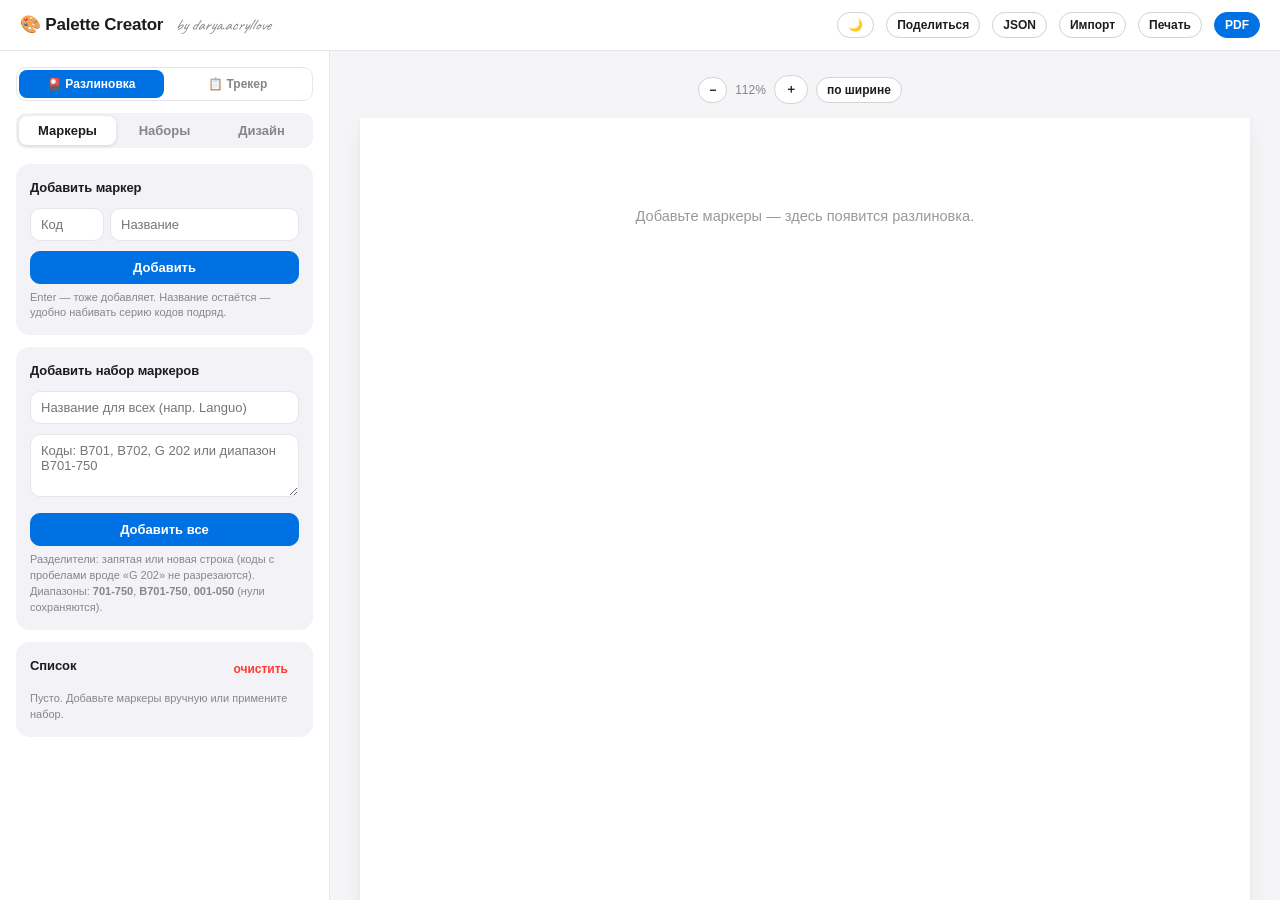
==== index.html @ 3c1dfa6f "Add files via upload" ====
<!doctype html>
<html lang="ru">
<head>
<meta charset="utf-8">
<meta name="viewport" content="width=device-width, initial-scale=1">
<title>Palette Creator by darya.acryllove</title>
<meta name="description" content="Palette Creator — конструктор разлиновки для выкраски акриловых маркеров: ленточки, наборы, печать и обмен палитрами.">
<meta property="og:title" content="Palette Creator by darya.acryllove">
<meta property="og:description" content="Конструктор разлиновки для выкраски акриловых маркеров">
<link rel="icon" href="data:image/svg+xml,<svg xmlns=%22http://www.w3.org/2000/svg%22 viewBox=%220 0 100 100%22><text y=%22.9em%22 font-size=%2290%22>🎨</text></svg>">
<link rel="preconnect" href="https://fonts.googleapis.com">
<link rel="preconnect" href="https://fonts.gstatic.com" crossorigin>
<link rel="stylesheet" href="https://fonts.googleapis.com/css2?family=Amatic+SC:wght@400;700&family=Bad+Script&family=Caveat:wght@400;700&family=Comfortaa:wght@400;700&family=Cormorant:wght@400;700&family=Dancing+Script:wght@400;700&family=Great+Vibes&family=Inter:wght@400;700&family=Jost:wght@400;700&family=Lora:wght@400;700&family=Manrope:wght@400;700&family=Marck+Script&family=Montserrat:wght@400;500;700&family=Neucha&family=Nunito:wght@400;700&family=Pacifico&family=Playfair+Display:wght@400;700&family=Rubik:wght@400;700&family=Unbounded:wght@400;700&display=swap">
<style id="pageStyle">@page{size:A4 portrait;margin:0}</style>
<style>
  :root{
    --bg:#f5f5f7; --panel:#ffffff; --panel2:#f2f2f7; --line:#e5e5ea; --line2:#d2d2d7;
    --text:#1d1d1f; --muted:#86868b; --accent:#0071e3; --accent-h:#0077ed;
    --danger:#ff3b30; --radius:14px;
    --shadow:0 1px 3px rgba(0,0,0,.06), 0 8px 24px rgba(0,0,0,.05);
  }
  body[data-theme=dark]{
    --bg:#161617; --panel:#1d1d1f; --panel2:#2c2c2e; --line:#3a3a3c; --line2:#48484a;
    --text:#f5f5f7; --muted:#98989d; --accent:#0a84ff; --accent-h:#3395ff;
    --danger:#ff453a;
    --shadow:0 1px 3px rgba(0,0,0,.4), 0 8px 24px rgba(0,0,0,.35);
  }
  *{box-sizing:border-box}
  html,body{margin:0;height:100%}
  body{
    background:var(--bg);color:var(--text);
    font:14px/1.5 -apple-system,BlinkMacSystemFont,"SF Pro Text","Segoe UI",Roboto,Helvetica,Arial,sans-serif;
    display:flex;flex-direction:column;height:100vh;overflow:hidden;
    -webkit-font-smoothing:antialiased;
  }
  header{
    display:flex;align-items:center;gap:12px;padding:12px 20px;
    background:var(--panel);border-bottom:1px solid var(--line);flex:0 0 auto;
  }
  header h1{font-size:17px;margin:0;font-weight:700;letter-spacing:-.2px}
  header .byline{
    color:var(--muted);font-size:12px;text-decoration:none;font-style:italic;
    font-family:Caveat,cursive;font-size:16px;transition:color .2s;
  }
  header .byline:hover{color:var(--accent)}
  header .spacer{flex:1}
  .layout{flex:1;display:flex;min-height:0}
  .sidebar{
    width:330px;flex:0 0 330px;background:var(--panel);border-right:1px solid var(--line);
    overflow-y:auto;padding:16px;
  }
  .main{flex:1;overflow:auto;background:var(--bg);padding:24px;display:flex;justify-content:center;align-items:flex-start}

  /* segmented tabs */
  .tabs{display:flex;background:var(--panel2);border-radius:10px;padding:3px;margin-bottom:16px}
  .tabs button{
    flex:1;padding:7px 4px;border:none;background:transparent;border-radius:8px;
    color:var(--muted);cursor:pointer;font-size:13px;font-weight:600;transition:.15s;
  }
  .tabs button.active{background:var(--panel);color:var(--text);box-shadow:0 1px 4px rgba(0,0,0,.12)}
  body[data-theme=dark] .tabs button.active{background:#48484a}

  .card{background:var(--panel2);border-radius:var(--radius);padding:14px;margin-bottom:12px}
  .card h3{margin:0 0 10px;font-size:13px;font-weight:700;letter-spacing:-.1px}
  .field{margin-bottom:10px}
  .field:last-child{margin-bottom:0}
  .field label{display:block;font-size:12px;color:var(--muted);margin-bottom:4px}
  .row{display:flex;gap:8px}
  .row>*{flex:1}
  input,select,textarea,button{font-family:inherit;font-size:13px}
  input[type=text],input[type=number],select,textarea{
    width:100%;padding:8px 10px;background:var(--panel);border:1px solid var(--line);
    color:var(--text);border-radius:10px;outline:none;appearance:none;-webkit-appearance:none;
  }
  select{background-image:url('data:image/svg+xml;utf8,<svg xmlns="http://www.w3.org/2000/svg" width="10" height="6" viewBox="0 0 10 6"><path d="M1 1l4 4 4-4" stroke="%2386868b" stroke-width="1.6" fill="none" stroke-linecap="round"/></svg>');background-repeat:no-repeat;background-position:right 10px center;padding-right:26px}
  input:focus,select:focus,textarea:focus{border-color:var(--accent);box-shadow:0 0 0 3px color-mix(in srgb,var(--accent) 20%,transparent)}
  input[type=color]{width:100%;height:34px;padding:2px;background:var(--panel);border:1px solid var(--line);border-radius:10px}
  /* Apple-style sliders */
  input[type=range]{
    -webkit-appearance:none;appearance:none;width:100%;height:22px;
    background:transparent;margin:0;--fill:50%;
  }
  input[type=range]::-webkit-slider-runnable-track{
    height:4px;border-radius:2px;
    background:linear-gradient(to right,var(--accent) var(--fill),var(--line2) var(--fill));
  }
  input[type=range]::-webkit-slider-thumb{
    -webkit-appearance:none;appearance:none;width:18px;height:18px;border-radius:50%;
    background:#fff;margin-top:-7px;cursor:pointer;
    box-shadow:0 0 1px rgba(0,0,0,.15), 0 1px 4px rgba(0,0,0,.3);
    border:none;
  }
  input[type=range]::-moz-range-track{height:4px;border-radius:2px;background:var(--line2)}
  input[type=range]::-moz-range-progress{height:4px;border-radius:2px;background:var(--accent)}
  input[type=range]::-moz-range-thumb{
    width:18px;height:18px;border-radius:50%;background:#fff;border:none;cursor:pointer;
    box-shadow:0 0 1px rgba(0,0,0,.15), 0 1px 4px rgba(0,0,0,.3);
  }
  .btn{
    display:inline-flex;align-items:center;justify-content:center;gap:6px;
    padding:8px 14px;border-radius:999px;border:1px solid var(--line2);
    background:var(--panel);color:var(--text);cursor:pointer;font-weight:600;transition:.15s;
  }
  .btn:hover{border-color:var(--accent);color:var(--accent)}
  .btn.primary{background:var(--accent);border-color:var(--accent);color:#fff}
  .btn.primary:hover{background:var(--accent-h);color:#fff}
  .btn.danger{color:var(--danger);border-color:transparent;background:transparent;padding:6px}
  .btn.ghost{background:transparent}
  .btn.small{padding:5px 10px;font-size:12px}
  .btn.wide{width:100%;border-radius:10px}
  .rangeval{font-size:12px;color:var(--muted);float:right}
  .toggle{display:flex;align-items:center;gap:8px;margin-bottom:8px;cursor:pointer;user-select:none;font-size:13px}
  .toggle input{width:16px;height:16px;accent-color:var(--accent)}

  /* B / I chips */
  .chips{display:flex;gap:6px}
  .chip{
    width:34px;height:30px;border-radius:8px;border:1px solid var(--line);
    background:var(--panel);color:var(--muted);cursor:pointer;font-weight:700;
  }
  .chip.i{font-style:italic;font-weight:400;font-family:Georgia,serif}
  .chip.on{background:var(--accent);border-color:var(--accent);color:#fff}

  /* marker list */
  .mk-add{display:flex;gap:6px;margin-bottom:10px}
  .mk-add input{flex:1;min-width:60px}
  .mk-add input.code{flex:0 0 74px}
  .mk-add input.color{flex:0 0 40px;padding:2px}
  .mklist{display:flex;flex-direction:column;gap:6px}
  .mkitem{display:flex;align-items:center;gap:8px;padding:7px 10px;background:var(--panel2);border-radius:10px}
  .mkitem .sw{width:20px;height:20px;border-radius:50%;flex:0 0 auto;border:1px solid rgba(0,0,0,.12)}
  .mkitem .code{font-weight:600;font-size:12px;min-width:52px;cursor:text;border-radius:6px;padding:2px 4px}
  .mkitem .name{color:var(--muted);font-size:12px;flex:1;overflow:hidden;text-overflow:ellipsis;white-space:nowrap;cursor:text;border-radius:6px;padding:2px 4px}
  .mkitem .code:hover,.mkitem .name:hover{background:var(--panel);box-shadow:inset 0 0 0 1px var(--line)}
  .mkitem input.edit{padding:2px 6px;font-size:12px;border-radius:6px;width:100%;min-width:40px}
  .cell .c-code,.cell .c-name{cursor:text}
  .cell .c-code:hover,.cell .c-name:hover{outline:1.5px dashed var(--accent);outline-offset:2px;border-radius:3px}
  .cell [contenteditable=true]{outline:1.5px solid var(--accent);outline-offset:2px;border-radius:3px;min-width:10px}
  .mkitem .grip{cursor:grab;color:var(--muted);opacity:.5}
  .mkitem.drag{opacity:.4}
  .count{color:var(--muted);font-size:12px;font-weight:400;margin-left:4px}

  /* sets */
  .setitem{padding:12px;background:var(--panel2);border-radius:var(--radius);margin-bottom:8px}
  .setitem .top{display:flex;align-items:center;gap:8px}
  .setitem .nm{font-weight:600;flex:1}
  .setitem .meta{color:var(--muted);font-size:11px;margin-top:2px}
  .setitem .acts{display:flex;gap:6px;margin-top:10px}

  .hint{color:var(--muted);font-size:11px;margin-top:6px;line-height:1.45}

  /* preview sheet */
  .sheet{background:#fff;color:#111;box-shadow:var(--shadow);border-radius:2px;margin:0 auto}
  .sheet+.sheet{margin-top:28px}
  .sheet-wrap{transform-origin:top center}
  .grid{display:grid;align-content:start;justify-content:start}
  .cell{display:flex;align-items:center;gap:8px;padding:6px 10px;overflow:hidden}
  .cell .spots{display:flex;gap:6px;align-items:center;flex:0 0 auto}
  .cell .txt{flex:1;min-width:0}
  .cell .c-name{color:#777}
  .cell .ring{flex:0 0 auto}
  .sheet-bg{position:absolute;inset:0;z-index:0;pointer-events:none}
  .cell-bg{position:absolute;inset:0;z-index:0;pointer-events:none;border-radius:inherit}
  .empty-note{color:#999;text-align:center;padding:40px;font-size:13px}
  .bg-drop{
    border:1.5px dashed var(--line2);border-radius:12px;padding:14px;text-align:center;
    color:var(--muted);font-size:12px;cursor:pointer;transition:.18s;
  }
  .bg-drop:hover{border-color:var(--accent);color:var(--accent)}
  .bg-thumb{width:100%;height:80px;object-fit:contain;border-radius:10px;background:var(--panel);border:1px solid var(--line)}
  .seg{display:flex;background:var(--panel);border:1px solid var(--line);border-radius:10px;padding:2px;gap:2px}
  .seg button{flex:1;border:none;background:transparent;color:var(--muted);border-radius:8px;padding:7px 4px;font-size:12px;font-weight:600;cursor:pointer;transition:.15s}
  .seg button.on{background:var(--accent);color:#fff}
  .bg-gallery{display:grid;grid-template-columns:repeat(auto-fill,minmax(46px,1fr));gap:6px;margin-bottom:10px}
  .bg-gallery button{
    height:46px;border:1px solid var(--line);border-radius:10px;cursor:pointer;
    background-color:#fff;background-repeat:repeat;background-position:center;padding:0;transition:.15s;
  }
  .bg-gallery button:hover{border-color:var(--accent);transform:scale(1.06)}
  .bg-gallery button.on{border-color:var(--accent);box-shadow:0 0 0 2px color-mix(in srgb,var(--accent) 35%,transparent)}

  .toolbar{display:flex;gap:10px;margin-bottom:14px;flex-wrap:wrap;justify-content:center;align-items:center}
  .zoomctl{display:flex;align-items:center;gap:8px;color:var(--muted);font-size:12px}

  .toast{
    position:fixed;bottom:20px;left:50%;transform:translateX(-50%);
    background:var(--panel);border:1px solid var(--line);color:var(--text);
    padding:10px 18px;border-radius:999px;box-shadow:var(--shadow);
    opacity:0;transition:.25s;pointer-events:none;z-index:50;font-weight:600;font-size:13px;
  }
  .toast.show{opacity:1;bottom:30px}

  /* modal */
  .modal-bg{position:fixed;inset:0;background:rgba(0,0,0,.35);display:none;align-items:center;justify-content:center;z-index:40;backdrop-filter:blur(2px)}
  .modal-bg.show{display:flex}
  .modal{background:var(--panel);border-radius:18px;padding:20px;width:520px;max-width:92vw;box-shadow:var(--shadow)}
  .modal h3{margin:0 0 10px;font-size:16px}
  .modal textarea{height:120px;resize:vertical;font-family:ui-monospace,Menlo,Consolas,monospace;font-size:12px}
  .modal .foot{display:flex;justify-content:flex-end;gap:8px;margin-top:14px}

  /* mobile bottom nav (hidden on desktop) */
  .mobile-nav{
    display:none;position:fixed;left:0;right:0;bottom:0;z-index:30;
    background:var(--panel);border-top:1px solid var(--line);
    padding:6px 8px calc(6px + env(safe-area-inset-bottom));
  }
  .mobile-nav button{
    flex:1;border:none;background:transparent;color:var(--muted);cursor:pointer;
    display:flex;flex-direction:column;align-items:center;gap:2px;
    font-size:11px;font-weight:600;padding:6px 2px;border-radius:10px;
  }
  .mobile-nav button .ico{font-size:20px;line-height:1}
  .mobile-nav button.active{color:var(--accent)}

  @media (max-width:800px){
    body{height:100dvh}
    header{padding:8px 10px;gap:8px;flex-wrap:wrap}
    header h1{font-size:15px}
    header .byline{font-size:14px}
    .layout{flex-direction:column}
    .sidebar{width:100%;flex:1;border-right:none;padding:12px;padding-bottom:86px;display:none}
    .main{display:none;padding:12px 8px 86px}
    body:not([data-mview=preview]) .sidebar{display:block}
    body[data-mview=preview] .main{display:flex}
    .tabs{display:none}
    .mobile-nav{display:flex}
    input[type=text],input[type=number],select,textarea{font-size:16px}
    .btn{padding:9px 14px}
    .btn.small{padding:7px 12px;font-size:13px}
    .toolbar{position:sticky;top:0;z-index:5;background:var(--bg);padding:6px 0;margin-bottom:8px}
    .mkitem .code{min-width:64px}
    .chip{width:40px;height:36px}
  }

  /* animations */
  @keyframes fadeUp{from{opacity:0;transform:translateY(8px)}to{opacity:1;transform:none}}
  @keyframes pop{from{opacity:0;transform:scale(.94)}to{opacity:1;transform:scale(1)}}
  .tabpane{animation:fadeUp .28s ease}
  .mkitem{animation:fadeUp .22s ease}
  .setitem{animation:fadeUp .22s ease}
  .modal{animation:pop .22s ease}
  .btn{transition:border-color .18s,color .18s,background .18s,transform .12s}
  .btn:active{transform:scale(.96)}
  .chip{transition:background .18s,color .18s,border-color .18s,transform .12s}
  .chip:active{transform:scale(.92)}
  .tabs button{transition:background .2s,color .2s,box-shadow .2s}
  .mkitem{transition:background .18s}
  .mkitem:hover{background:var(--line)}
  input[type=range]::-webkit-slider-thumb{transition:transform .15s}
  input[type=range]:active::-webkit-slider-thumb{transform:scale(1.15)}
  .card{transition:box-shadow .25s}
  .card:hover{box-shadow:0 2px 12px rgba(0,0,0,.06)}
  body[data-theme=dark] .card:hover{box-shadow:0 2px 12px rgba(0,0,0,.35)}

  @media print{
    body{display:block;height:auto;overflow:visible;background:#fff}
    header,.sidebar,.toolbar,.toast,.modal-bg,.mobile-nav{display:none!important}
    .main{display:block!important}
    .main{padding:0;display:block;overflow:visible;background:#fff}
    .sheet{box-shadow:none;border-radius:0;width:auto!important;height:auto!important;margin:0!important;break-after:page}
    .sheet:last-child{break-after:auto}
    .sheet-wrap{transform:none!important}
    .cell{break-inside:avoid;page-break-inside:avoid}
  }
</style>

</head>
<body>
<header>
  <h1>🎨 Palette Creator</h1>
  <a class="byline" href="https://www.instagram.com/darya.acryllove/" target="_blank" rel="noopener">by darya.acryllove</a>
  <span class="spacer"></span>
  <button class="btn small ghost" id="btnTheme" title="Тема">🌙</button>
  <button class="btn small" id="btnShare">Поделиться</button>
  <button class="btn small" id="btnExport">JSON</button>
  <button class="btn small" id="btnImport">Импорт</button>
  <button class="btn small" id="btnPrint">Печать</button>
  <button class="btn small primary" id="btnPdf" title="Печать без полей и колонтитулов — удобно с телефона">PDF</button>
</header>

<div class="layout">
  <aside class="sidebar">
    <div class="seg" id="modeSeg" style="margin-bottom:12px">
      <button data-v="strips">🎴 Разлиновка</button>
      <button data-v="tracker">📋 Трекер</button>
    </div>
    <div class="tabs">
      <button data-tab="markers" class="active">Маркеры</button>
      <button data-tab="sets">Наборы</button>
      <button data-tab="design">Дизайн</button>
    </div>

    <!-- MARKERS -->
    <div class="tabpane" data-pane="markers">
      <div class="card">
        <h3>Добавить маркер</h3>
        <div class="mk-add">
          <input type="text" class="code" id="addCode" placeholder="Код">
          <input type="text" id="addName" placeholder="Название">
        </div>
        <button class="btn primary wide" id="btnAdd">Добавить</button>
        <div class="hint">Enter — тоже добавляет. Название остаётся — удобно набивать серию кодов подряд.</div>
      </div>
      <div class="card">
        <h3>Добавить набор маркеров</h3>
        <div class="field">
          <input type="text" id="bulkName" placeholder="Название для всех (напр. Languo)">
        </div>
        <div class="field">
          <textarea id="bulkCodes" rows="3" placeholder="Коды: B701, B702, G 202 или диапазон B701-750" style="resize:vertical"></textarea>
        </div>
        <button class="btn primary wide" id="btnBulk">Добавить все</button>
        <div class="hint" id="bulkHint">Разделители: запятая или новая строка (коды с пробелами вроде «G 202» не разрезаются). Диапазоны: <b>701-750</b>, <b>B701-750</b>, <b>001-050</b> (нули сохраняются).</div>
      </div>
      <div class="card">
        <h3>Список <span class="count" id="mkCount"></span>
          <button class="btn danger small" id="btnClearMarkers" style="float:right">очистить</button>
        </h3>
        <div class="mklist" id="mklist"></div>
      </div>
    </div>

    <!-- SETS -->
    <div class="tabpane" data-pane="sets" style="display:none">
      <div class="card">
        <h3>Сохранить набор</h3>
        <div class="field">
          <input type="text" id="setName" placeholder="Производитель (напр. Grasp)">
        </div>
        <button class="btn primary wide" id="btnSaveSet">Сохранить текущий список</button>
        <div class="hint">«Применить» — заменить список, «＋» — дописать к текущему.</div>
      </div>
      <div class="card">
        <h3>Мои наборы <span class="count" id="setCount"></span></h3>
        <div id="setlist"></div>
      </div>
    </div>

    <!-- DESIGN -->
    <div class="tabpane" data-pane="design" style="display:none">
     <div id="stripsDesign">
      <div class="card">
        <h3>Лист</h3>
        <div class="row">
          <div class="field"><label>Формат</label>
            <select id="dPaper">
              <option value="A4">A4</option><option value="A5">A5</option><option value="Letter">Letter</option>
            </select></div>
          <div class="field"><label>Ориентация</label>
            <select id="dOrient">
              <option value="portrait">Книжная</option><option value="landscape">Альбомная</option>
            </select></div>
        </div>
        <div class="row">
          <div class="field"><label>Колонок <span class="rangeval" id="vCols"></span></label>
            <input type="range" id="dCols" min="1" max="6" step="1"></div>
          <div class="field"><label>Поля <span class="rangeval" id="vPad"></span></label>
            <input type="range" id="dPad" min="0" max="30" step="1"></div>
        </div>
      </div>

      <div class="card">
        <h3>Ленточка</h3>
        <div class="row">
          <div class="field"><label>Высота <span class="rangeval" id="vRow"></span></label>
            <input type="range" id="dRow" min="8" max="60" step="1"></div>
          <div class="field"><label>Ширина <span class="rangeval" id="vStripW"></span></label>
            <input type="range" id="dStripW" min="0" max="140" step="5"></div>
        </div>
        <div class="row">
          <div class="field"><label>Зазор <span class="rangeval" id="vGap"></span></label>
            <input type="range" id="dGap" min="0" max="10" step="1"></div>
          <div class="field"><label>Углы <span class="rangeval" id="vCorner"></span></label>
            <input type="range" id="dCorner" min="0" max="12" step="1"></div>
        </div>
        <label class="toggle"><input type="checkbox" id="dBorder"> Рамка</label>
      </div>

      <div class="card">
        <h3>Текст</h3>
        <div class="field"><label>Шрифт</label>
          <select id="dFont">
            <optgroup label="Современные">
              <option value="Montserrat, Arial, sans-serif" style="font-family:Montserrat">Montserrat</option>
              <option value="Inter, Arial, sans-serif" style="font-family:Inter">Inter</option>
              <option value="Manrope, Arial, sans-serif" style="font-family:Manrope">Manrope</option>
              <option value="Rubik, Arial, sans-serif" style="font-family:Rubik">Rubik</option>
              <option value="Jost, Arial, sans-serif" style="font-family:Jost">Jost</option>
              <option value="Nunito, Arial, sans-serif" style="font-family:Nunito">Nunito</option>
              <option value="Comfortaa, Arial, sans-serif" style="font-family:Comfortaa">Comfortaa</option>
              <option value="Unbounded, Arial, sans-serif" style="font-family:Unbounded">Unbounded</option>
            </optgroup>
            <optgroup label="Прописные и рукописные">
              <option value="Caveat, cursive" style="font-family:Caveat">Caveat</option>
              <option value="'Marck Script', cursive" style="font-family:'Marck Script'">Marck Script</option>
              <option value="'Bad Script', cursive" style="font-family:'Bad Script'">Bad Script</option>
              <option value="Neucha, cursive" style="font-family:Neucha">Neucha</option>
              <option value="'Dancing Script', cursive" style="font-family:'Dancing Script'">Dancing Script</option>
              <option value="'Great Vibes', cursive" style="font-family:'Great Vibes'">Great Vibes</option>
              <option value="Pacifico, cursive" style="font-family:Pacifico">Pacifico</option>
              <option value="'Amatic SC', cursive" style="font-family:'Amatic SC'">Amatic SC</option>
            </optgroup>
            <optgroup label="С засечками">
              <option value="'Playfair Display', Georgia, serif" style="font-family:'Playfair Display'">Playfair Display</option>
              <option value="Cormorant, Georgia, serif" style="font-family:Cormorant">Cormorant</option>
              <option value="Lora, Georgia, serif" style="font-family:Lora">Lora</option>
              <option value="Georgia, serif" style="font-family:Georgia">Georgia</option>
              <option value="'Times New Roman', serif">Times</option>
            </optgroup>
            <optgroup label="Классические">
              <option value="Arial, sans-serif">Arial</option>
              <option value="Helvetica, Arial, sans-serif">Helvetica</option>
              <option value="'Segoe UI', sans-serif">Segoe UI</option>
              <option value="Verdana, sans-serif">Verdana</option>
              <option value="'Trebuchet MS', sans-serif">Trebuchet</option>
              <option value="'Courier New', monospace">Courier</option>
            </optgroup>
          </select></div>
        <div class="field"><label>Размер <span class="rangeval" id="vFs"></span></label>
          <input type="range" id="dFs" min="6" max="18" step="1"></div>
        <div class="row">
          <div class="field"><label>Сдвиг кода <span class="rangeval" id="vCodeIndent"></span></label>
            <input type="range" id="dCodeIndent" min="0" max="120" step="1"></div>
          <div class="field"><label>Сдвиг названия <span class="rangeval" id="vNameIndent"></span></label>
            <input type="range" id="dNameIndent" min="0" max="120" step="1"></div>
        </div>
        <div class="row">
          <div class="field"><label>Код</label>
            <div class="chips">
              <button class="chip" id="cCodeB" title="Жирный">B</button>
              <button class="chip i" id="cCodeI" title="Курсив">I</button>
            </div></div>
          <div class="field"><label>Название</label>
            <div class="chips">
              <button class="chip" id="cNameB" title="Жирный">B</button>
              <button class="chip i" id="cNameI" title="Курсив">I</button>
            </div></div>
        </div>
        <div class="row" style="margin-top:8px">
          <label class="toggle" style="margin:0"><input type="checkbox" id="dCode"> Код</label>
          <label class="toggle" style="margin:0"><input type="checkbox" id="dNameShow"> Название</label>
        </div>
      </div>

      <div class="card">
        <h3>Кружки и кольцо</h3>
        <div class="row">
          <div class="field"><label>Кол-во <span class="rangeval" id="vSpots"></span></label>
            <input type="range" id="dSpots" min="0" max="3" step="1"></div>
          <div class="field"><label>Размер <span class="rangeval" id="vSpotSize"></span></label>
            <input type="range" id="dSpotSize" min="4" max="20" step="1"></div>
        </div>
        <div class="row">
          <div class="field"><label>Форма</label>
            <select id="dSpotShape">
              <option value="circle">Круг</option><option value="square">Квадрат</option>
            </select></div>
          <div class="field"><label>Сдвиг <span class="rangeval" id="vSpotIndent"></span></label>
            <input type="range" id="dSpotIndent" min="0" max="60" step="1"></div>
        </div>
        <label class="toggle"><input type="checkbox" id="dRing"> Отверстие под кольцо</label>
        <div class="row">
          <div class="field"><label>Диаметр <span class="rangeval" id="vRingSize"></span></label>
            <input type="range" id="dRingSize" min="2" max="8" step="1"></div>
          <div class="field"><label>Сдвиг от края <span class="rangeval" id="vRingIndent"></span></label>
            <input type="range" id="dRingIndent" min="0" max="60" step="1"></div>
        </div>
      </div>

      <div class="card">
        <h3>Полоска (линия)</h3>
        <label class="toggle"><input type="checkbox" id="dLine"> Показать полоску</label>
        <div class="field"><label>Сдвиг ← →</label>
          <div style="display:flex;gap:8px;align-items:center">
            <input type="range" id="dLineX" min="0" max="200" step="1" style="flex:1">
            <input type="number" id="dLineXNum" min="0" max="200" style="width:62px;text-align:center">
            <span style="color:var(--muted);font-size:12px">мм</span>
          </div>
        </div>
        <div class="field"><label>Толщина <span class="rangeval" id="vLineW"></span></label>
          <input type="range" id="dLineW" min="1" max="4" step="1"></div>
      </div>

      <div class="card">
        <h3>Рисунок / паттерн</h3>
        <input type="file" id="bgFile" accept="image/*" style="display:none">
        <label style="font-size:12px;color:var(--muted);margin-bottom:6px;display:block">Готовые паттерны</label>
        <div class="bg-gallery" id="bgPresets"></div>
        <div id="bgEmpty">
          <div class="bg-drop" id="bgDrop">📷 Загрузить свою картинку</div>
        </div>
        <div id="bgLoaded" style="display:none">
          <img class="bg-thumb" id="bgThumb" alt="">
          <div class="row" style="margin-top:8px">
            <button class="btn small ghost" id="bgReplace">Заменить</button>
            <button class="btn small danger" id="bgClear" style="flex:0 0 auto">Убрать</button>
          </div>
          <div class="field" style="margin-top:10px"><label>Режим</label>
            <div class="seg" id="bgModeSeg">
              <button data-v="sheet">На весь лист</button>
              <button data-v="cell">На каждую полоску</button>
            </div>
          </div>
          <div class="field"><label>Вписать</label>
            <select id="dBgFit">
              <option value="cover">Заполнить</option>
              <option value="contain">Вместить</option>
              <option value="tile">Замостить (паттерн)</option>
              <option value="stretch">Растянуть</option>
            </select></div>
          <div class="field"><label>Прозрачность <span class="rangeval" id="vBgOpacity"></span></label>
            <input type="range" id="dBgOpacity" min="0" max="100" step="1"></div>
          <div class="field"><label>Размер <span class="rangeval" id="vBgSize"></span></label>
            <input type="range" id="dBgSize" min="5" max="300" step="1"></div>
          <div class="field"><label>Поворот <span class="rangeval" id="vBgRotate"></span></label>
            <input type="range" id="dBgRotate" min="0" max="360" step="5"></div>
          <div class="row">
            <div class="field"><label>Позиция ↔ <span class="rangeval" id="vBgPosX"></span></label>
              <input type="range" id="dBgPosX" min="0" max="100" step="1"></div>
            <div class="field"><label>Позиция ↕ <span class="rangeval" id="vBgPosY"></span></label>
              <input type="range" id="dBgPosY" min="0" max="100" step="1"></div>
          </div>
        </div>
      </div>

      <div class="card">
        <h3>Цвета</h3>
        <div class="row">
          <div class="field"><label>Линии</label><input type="color" id="dLineColor"></div>
          <div class="field"><label>Текст</label><input type="color" id="dTextColor"></div>
        </div>
        <button class="btn ghost small wide" id="btnResetDesign" style="margin-top:8px">↺ Сбросить дизайн</button>
      </div>
     </div>

     <div id="trackerDesign" style="display:none">
      <div class="card">
        <h3>Лист</h3>
        <div class="row">
          <div class="field"><label>Формат</label>
            <select id="tPaper"><option value="A4">A4</option><option value="A5">A5</option><option value="Letter">Letter</option></select></div>
          <div class="field"><label>Ориентация</label>
            <select id="tOrient"><option value="portrait">Книжная</option><option value="landscape">Альбомная</option></select></div>
        </div>
        <div class="field"><label>Поля <span class="rangeval" id="vtPad"></span></label>
          <input type="range" id="tPad" min="6" max="30" step="1"></div>
      </div>

      <div class="card">
        <h3>Заголовок</h3>
        <div class="field"><input type="text" id="tTitle" placeholder="Заголовок (напр. Палитра раскраски)"></div>
        <div class="field"><input type="text" id="tSubtitle" placeholder="Подзаголовок (необязательно)"></div>
        <div class="field"><label>Шрифт заголовка</label>
          <select id="tTitleFont"></select></div>
        <div class="row">
          <div class="field"><label>Размер <span class="rangeval" id="vtTitleSize"></span></label>
            <input type="range" id="tTitleSize" min="14" max="48" step="1"></div>
          <div class="field"><label>Выравнивание</label>
            <select id="tTitleAlign"><option value="center">По центру</option><option value="left">Слева</option><option value="right">Справа</option></select></div>
        </div>
      </div>

      <div class="card">
        <h3>Шапка</h3>
        <label class="toggle"><input type="checkbox" id="tSticker"> Место под наклейку обложки</label>
        <div class="field"><input type="text" id="tStickerText" placeholder="Подпись (Место для наклейки обложки)"></div>
        <div class="row">
          <div class="field"><label>Ширина <span class="rangeval" id="vtStickerW"></span></label>
            <input type="range" id="tStickerW" min="20" max="190" step="1"></div>
          <div class="field"><label>Высота <span class="rangeval" id="vtStickerH"></span></label>
            <input type="range" id="tStickerH" min="15" max="240" step="1"></div>
        </div>
        <div class="field"><label>Поля (по одному на строку)</label>
          <textarea id="tFields" rows="4" style="resize:vertical" placeholder="Тема&#10;Дата&#10;Номер страницы&#10;Заметки"></textarea></div>
        <div class="field"><label>Шрифт полей</label>
          <select id="tFieldFont"></select></div>
        <div class="field"><label>Размер полей <span class="rangeval" id="vtFieldSize"></span></label>
          <input type="range" id="tFieldSize" min="9" max="20" step="1"></div>
      </div>

      <div class="card">
        <h3>Сетка клеток</h3>
        <div class="row">
          <div class="field"><label>Колонок <span class="rangeval" id="vtCols"></span></label>
            <input type="range" id="tCols" min="1" max="8" step="1"></div>
          <div class="field"><label>Рядов <span class="rangeval" id="vtRows"></span></label>
            <input type="range" id="tRows" min="1" max="20" step="1"></div>
        </div>
        <div class="row">
          <div class="field"><label>Высота клетки <span class="rangeval" id="vtBoxH"></span></label>
            <input type="range" id="tBoxH" min="8" max="40" step="1"></div>
          <div class="field"><label>Зазор <span class="rangeval" id="vtBoxGap"></span></label>
            <input type="range" id="tBoxGap" min="0" max="10" step="1"></div>
        </div>
        <div class="field"><label>Скругление клетки <span class="rangeval" id="vtBoxR"></span></label>
          <input type="range" id="tBoxR" min="0" max="12" step="1"></div>
        <div class="hint">Клетка: квадрат + прямоугольник + линия для номера.</div>
      </div>

      <div class="card">
        <h3>Отверстия для дырокола</h3>
        <label class="toggle"><input type="checkbox" id="tPunch"> Отверстия под кольца / дырокол</label>
        <div class="row">
          <div class="field"><label>Кол-во <span class="rangeval" id="vtPunchN"></span></label>
            <input type="range" id="tPunchN" min="2" max="8" step="1"></div>
          <div class="field"><label>Сторона</label>
            <select id="tPunchSide"><option value="left">Слева</option><option value="top">Сверху</option></select></div>
        </div>
        <div class="row">
          <div class="field"><label>Диаметр <span class="rangeval" id="vtPunchD"></span></label>
            <input type="range" id="tPunchD" min="3" max="9" step="1"></div>
          <div class="field"><label>Отступ от края <span class="rangeval" id="vtPunchM"></span></label>
            <input type="range" id="tPunchM" min="3" max="18" step="1"></div>
        </div>
        <div class="field"><label>Расстояние между отверстиями</label>
          <select id="tPunchDist">
            <option value="custom">Своё (мм, через запятую)</option>
            <option value="even">Равномерно по краю</option>
          </select></div>
        <div class="field" id="tPunchGapsWrap"><label>Промежутки, мм</label>
          <input type="text" id="tPunchGaps" placeholder="45, 65, 45"></div>
        <div class="hint">Промежутки между соседними отверстиями по порядку. Для 4 отверстий стандарт A5 — <b>45, 65, 45</b>. Группа центрируется по краю.</div>
      </div>

      <div class="card">
        <h3>Оформление</h3>
        <div class="field"><label>Основной шрифт</label>
          <select id="tFont"></select></div>
        <div class="row">
          <div class="field"><label>Линии</label><input type="color" id="tLineColor"></div>
          <div class="field"><label>Текст</label><input type="color" id="tTextColor"></div>
          <div class="field"><label>Акцент</label><input type="color" id="tAccent"></div>
        </div>
        <button class="btn ghost small wide" id="btnResetTracker" style="margin-top:8px">↺ Сбросить трекер</button>
      </div>
     </div>
    </div>
  </aside>

  <main class="main">
    <div>
      <div class="toolbar">
        <div class="zoomctl">
          <button class="btn small" id="zoomOut">−</button>
          <span id="zoomVal">70%</span>
          <button class="btn small" id="zoomIn">＋</button>
          <button class="btn small" id="zoomFit">по ширине</button>
        </div>
        <span class="zoomctl" id="pageInfo"></span>
      </div>
      <div class="sheet-wrap" id="sheetWrap"></div>
    </div>
  </main>
</div>

<nav class="mobile-nav" id="mobileNav">
  <button data-mtab="markers"><span class="ico">🖊️</span>Маркеры</button>
  <button data-mtab="sets"><span class="ico">📚</span>Наборы</button>
  <button data-mtab="design"><span class="ico">🎨</span>Дизайн</button>
  <button data-mtab="preview"><span class="ico">👁️</span>Превью</button>
</nav>

<div class="toast" id="toast"></div>

<div class="modal-bg" id="modalBg">
  <div class="modal">
    <h3 id="modalTitle">Импорт</h3>
    <p class="hint" id="modalHint" style="margin-top:0"></p>
    <textarea id="modalText" spellcheck="false"></textarea>
    <div class="foot">
      <button class="btn" id="modalCancel">Закрыть</button>
      <button class="btn primary" id="modalOk">OK</button>
    </div>
  </div>
</div>

<script>
"use strict";
const $ = s => document.querySelector(s);
const uid = () => Math.random().toString(36).slice(2,9);

const PAPER = { A4:{w:210,h:297}, A5:{w:148,h:210}, Letter:{w:216,h:279} };

/* ---------- (не используется) палитры производителей [код, название, hex] ---------- */
const MM = 3.7795; // px per mm at 96dpi

const DEFAULT_DESIGN = {
  paper:"A4", orient:"portrait", cols:2, pad:10,
  rowH:16, stripW:0, gap:0, showCode:true, showName:true, border:true, corner:0,
  font:"Montserrat, Arial, sans-serif", fs:10,
  codeBold:false, codeItalic:false, nameBold:false, nameItalic:false,
  codeIndent:14, nameIndent:34,
  spotShape:"circle", spots:1, spotSize:7, spotIndent:3,
  ring:true, ringSize:5, ringIndent:3,
  lineColor:"#d9d9d9", textColor:"#333333",
  bgImage:"", bgMode:"sheet", bgFit:"cover", bgOpacity:18, bgSize:100, bgPosX:50, bgPosY:50,
  bgRotate:0, bgTilePx:60,
  line:false, lineX:24, lineW:1
};

/* ---------- готовые бесшовные паттерны (SVG) ---------- */
const P=(w,h,inner,bg)=>`<svg xmlns='http://www.w3.org/2000/svg' width='${w}' height='${h}' viewBox='0 0 ${w} ${h}'>${bg?`<rect width='${w}' height='${h}' fill='${bg}'/>`:""}${inner}</svg>`;
const PRESET_PATTERNS=[
  {name:"Горошек", size:26, svg:P(26,26,`<g fill='#f191b4'><circle cx='13' cy='13' r='3.2'/><circle cx='0' cy='0' r='3.2'/><circle cx='26' cy='0' r='3.2'/><circle cx='0' cy='26' r='3.2'/><circle cx='26' cy='26' r='3.2'/></g>`)},
  {name:"Клетка", size:26, svg:P(26,26,`<path d='M26 0H0V26' fill='none' stroke='#a8cdec' stroke-width='1'/>`)},
  {name:"Линии", size:16, svg:P(14,14,`<path d='M-2 2 L6 -6 M0 14 L14 0 M8 16 L16 8' stroke='#c9b4e6' stroke-width='1.5' fill='none'/>`)},
  {name:"Волны", size:40, svg:P(40,14,`<path d='M0 7 Q10 1 20 7 T40 7' fill='none' stroke='#79ccc4' stroke-width='1.5'/>`)},
  {name:"Зигзаг", size:28, svg:P(24,12,`<path d='M0 12 L12 4 L24 12' fill='none' stroke='#f0a35a' stroke-width='1.5'/>`)},
  {name:"Цветочки", size:46, svg:P(46,46,`<g fill='none' stroke='#ef94b6' stroke-width='1.4'><circle cx='23' cy='13' r='4.2'/><circle cx='33' cy='20' r='4.2'/><circle cx='29' cy='32' r='4.2'/><circle cx='17' cy='32' r='4.2'/><circle cx='13' cy='20' r='4.2'/></g><circle cx='23' cy='23' r='3' fill='#f4bf46'/>`)},
  {name:"Листья", size:44, svg:P(44,44,`<g stroke='#7bb98d' stroke-width='1.3' fill='none'><path d='M10 40 C 20 30 24 18 22 6'/><path d='M22 14 C 16 12 12 14 12 20'/><path d='M22 22 C 28 20 32 22 32 28'/><path d='M22 30 C 16 28 13 30 13 36'/></g>`)},
  {name:"Веточки", size:30, svg:P(30,30,`<g stroke='#c7a86a' stroke-width='1.2' fill='none'><path d='M15 28 L15 6'/><path d='M15 12 L9 8 M15 12 L21 8 M15 18 L9 14 M15 18 L21 14 M15 24 L9 20 M15 24 L21 20'/></g>`)},
  {name:"Сердечки", size:28, svg:P(28,28,`<path d='M14 22 C 6 15 8 8 14 11 C 20 8 22 15 14 22 Z' fill='#f191b4'/>`)},
  {name:"Звёзды", size:30, svg:P(30,30,`<path d='M15 6 L17 12 L23 12 L18 16 L20 22 L15 18 L10 22 L12 16 L7 12 L13 12 Z' fill='#f4c04e'/>`)},
  {name:"Круги", size:30, svg:P(30,30,`<g fill='none' stroke='#c9b6e2' stroke-width='1.2'><circle cx='0' cy='15' r='12'/><circle cx='30' cy='15' r='12'/><circle cx='15' cy='0' r='12'/><circle cx='15' cy='30' r='12'/></g>`)},
  {name:"Терраццо", size:70, svg:P(70,70,`<circle cx='12' cy='16' r='5' fill='#f2b7c4'/><rect x='40' y='8' width='11' height='6' rx='3' fill='#a9d3c9' transform='rotate(20 45 11)'/><circle cx='58' cy='30' r='4' fill='#e9c56a'/><ellipse cx='26' cy='46' rx='6' ry='4' fill='#c9b6e2' transform='rotate(-15 26 46)'/><circle cx='50' cy='56' r='5' fill='#f0a58a'/><rect x='8' y='56' width='9' height='5' rx='2.5' fill='#9ec9e8'/><circle cx='62' cy='64' r='3' fill='#f2b7c4'/>`,"#fbf7f1")},
  {name:"Мемфис", size:60, svg:P(60,60,`<g fill='none' stroke-width='1.6'><path d='M6 12 q6 -8 12 0 t12 0' stroke='#7ec9c0'/><path d='M44 8 l8 0 M48 4 l0 8' stroke='#f0a35a'/><path d='M28 50 q6 -6 12 0' stroke='#9ec9e8'/></g><path d='M10 44 L18 44 L14 36 Z' fill='#efb0c2'/><circle cx='46' cy='40' r='3' fill='#c9b6e2'/><circle cx='54' cy='52' r='3' fill='#f4c04e'/>`)},
  {name:"Конфетти", size:48, svg:P(48,48,`<g stroke-width='2' stroke-linecap='round'><line x1='8' y1='8' x2='12' y2='14' stroke='#f191b4'/><line x1='34' y1='6' x2='40' y2='8' stroke='#7ec9c0'/><line x1='20' y1='22' x2='24' y2='18' stroke='#f4c04e'/><line x1='42' y1='26' x2='44' y2='32' stroke='#c9b6e2'/><line x1='10' y1='38' x2='16' y2='40' stroke='#f0a35a'/><line x1='30' y1='40' x2='34' y2='46' stroke='#9ec9e8'/></g>`)}
];
// экранируем ', чтобы data-URI можно было безопасно вставлять в url('...') внутри style
const patternUri=svg=>"data:image/svg+xml,"+encodeURIComponent(svg).replace(/'/g,"%27");

/* ---------- список шрифтов (для трекера) ---------- */
const FONTS=[
  ["Современные",[["Montserrat, Arial, sans-serif","Montserrat"],["Inter, Arial, sans-serif","Inter"],["Manrope, Arial, sans-serif","Manrope"],["Rubik, Arial, sans-serif","Rubik"],["Jost, Arial, sans-serif","Jost"],["Nunito, Arial, sans-serif","Nunito"],["Comfortaa, Arial, sans-serif","Comfortaa"],["Unbounded, Arial, sans-serif","Unbounded"]]],
  ["Прописные и рукописные",[["Caveat, cursive","Caveat"],["'Marck Script', cursive","Marck Script"],["'Bad Script', cursive","Bad Script"],["Neucha, cursive","Neucha"],["'Dancing Script', cursive","Dancing Script"],["'Great Vibes', cursive","Great Vibes"],["Pacifico, cursive","Pacifico"],["'Amatic SC', cursive","Amatic SC"]]],
  ["С засечками",[["'Playfair Display', Georgia, serif","Playfair Display"],["Cormorant, Georgia, serif","Cormorant"],["Lora, Georgia, serif","Lora"],["Georgia, serif","Georgia"],["'Times New Roman', serif","Times"]]],
  ["Классические",[["Arial, sans-serif","Arial"],["Helvetica, Arial, sans-serif","Helvetica"],["'Segoe UI', sans-serif","Segoe UI"],["Verdana, sans-serif","Verdana"],["'Trebuchet MS', sans-serif","Trebuchet"],["'Courier New', monospace","Courier"]]]
];
function fillFontSelect(sel){
  sel.innerHTML=FONTS.map(([g,items])=>`<optgroup label="${g}">`+items.map(([v,l])=>`<option value="${v.replace(/"/g,'&quot;')}" style="font-family:${v}">${l}</option>`).join("")+`</optgroup>`).join("");
}

const DEFAULT_TRACKER = {
  paper:"A4", orient:"portrait", pad:14,
  title:"Палитра раскраски", subtitle:"", titleFont:"'Great Vibes', cursive", titleSize:30, titleAlign:"center",
  sticker:true, stickerText:"Место для наклейки обложки", stickerW:70, stickerH:26,
  fields:["Тема","Дата","Номер страницы","Заметки"], fieldFont:"Caveat, cursive", fieldSize:14,
  cols:3, rows:10, boxH:11, boxGap:4, boxR:2,
  punch:false, punchN:4, punchSide:"left", punchD:5, punchMargin:8, punchDist:"custom", punchGaps:"45, 65, 45",
  font:"Montserrat, Arial, sans-serif", lineColor:"#cbb6c2", textColor:"#6b5563", accent:"#e59ab5"
};

let state = {
  mode: "strips",
  tracker: {...DEFAULT_TRACKER},
  markers: [],
  sets: [],
  design: {...DEFAULT_DESIGN},
  zoom: 0.7
};

/* ---------- persistence ---------- */
const LS = "palette_app_v1";
function save(){
  try{
    localStorage.setItem(LS, JSON.stringify({markers:state.markers, sets:state.sets, design:state.design, tracker:state.tracker, mode:state.mode}));
  }catch(e){ /* переполнение (обычно большая картинка) — работа в памяти продолжается */ }
}
function load(){
  try{
    const raw = localStorage.getItem(LS);
    if(raw){
      const d = JSON.parse(raw);
      state.markers = d.markers||[];
      state.sets = d.sets||[];
      const dd = d.design||{};
      // миграция: сохранения без раздельных сдвигов кода/названия получают их
      // из старого общего сдвига текста (textIndent)
      if(dd.codeIndent===undefined){
        dd.codeIndent = Math.max(10, dd.textIndent||14);
        dd.nameIndent = dd.codeIndent+20;
      }
      state.design = {...DEFAULT_DESIGN, ...dd};
      if(d.tracker) state.tracker = {...DEFAULT_TRACKER, ...d.tracker};
      if(d.mode) state.mode = d.mode;
    }
  }catch(e){}
}

/* ---------- theme ---------- */
function applyTheme(t){
  document.body.dataset.theme = t;
  $("#btnTheme").textContent = t==="dark" ? "☀️" : "🌙";
  localStorage.setItem("palette_theme", t);
}
function initTheme(){
  const saved = localStorage.getItem("palette_theme");
  const prefers = matchMedia("(prefers-color-scheme: dark)").matches ? "dark":"light";
  applyTheme(saved || prefers);
}

/* ---------- toast ---------- */
let toastT;
function toast(msg){
  const t=$("#toast"); t.textContent=msg; t.classList.add("show");
  clearTimeout(toastT); toastT=setTimeout(()=>t.classList.remove("show"),2200);
}

/* ---------- markers ---------- */
function addMarker(code,name){
  code=(code||"").trim(); name=(name||"").trim();
  if(!code && !name){ toast("Введите код или название"); return; }
  state.markers.push({id:uid(),code,name});
  save(); renderMarkers(); renderSheet();
}
function removeMarker(id){
  state.markers = state.markers.filter(m=>m.id!==id);
  save(); renderMarkers(); renderSheet();
}
function renderMarkers(){
  const box=$("#mklist"); box.innerHTML="";
  $("#mkCount").textContent = state.markers.length ? `(${state.markers.length})` : "";
  if(!state.markers.length){
    box.innerHTML='<div class="hint">Пусто. Добавьте маркеры вручную или примените набор.</div>';
    return;
  }
  state.markers.forEach((m,i)=>{
    const el=document.createElement("div");
    el.className="mkitem"; el.draggable=true; el.dataset.i=i;
    el.innerHTML=`<span class="grip">⋮⋮</span>
      <span class="code" title="Нажмите, чтобы изменить">${escapeHtml(m.code)||"—"}</span>
      <span class="name" title="Нажмите, чтобы изменить">${escapeHtml(m.name)||"—"}</span>
      <button class="btn danger small" title="Удалить">✕</button>`;
    el.querySelector("button").onclick=()=>removeMarker(m.id);
    // клик по коду/названию — инлайн-редактирование
    [["code","code"],["name","name"]].forEach(([cls,field])=>{
      const span=el.querySelector("."+cls);
      span.onclick=()=>{
        el.draggable=false;
        const inp=document.createElement("input");
        inp.type="text"; inp.className="edit"; inp.value=m[field]||"";
        span.replaceWith(inp);
        inp.focus(); inp.select();
        let done=false;
        const commit=(cancel)=>{
          if(done) return; done=true;
          if(!cancel){ m[field]=inp.value.trim(); save(); }
          renderMarkers(); renderSheet();
        };
        inp.onblur=()=>commit(false);
        inp.onkeydown=ev=>{
          if(ev.key==="Enter") commit(false);
          else if(ev.key==="Escape") commit(true);
        };
      };
    });
    el.addEventListener("dragstart",e=>{el.classList.add("drag");e.dataTransfer.setData("text",i)});
    el.addEventListener("dragend",()=>el.classList.remove("drag"));
    el.addEventListener("dragover",e=>e.preventDefault());
    el.addEventListener("drop",e=>{
      e.preventDefault();
      const from=+e.dataTransfer.getData("text"), to=i;
      const arr=state.markers; const [it]=arr.splice(from,1); arr.splice(to,0,it);
      save(); renderMarkers(); renderSheet();
    });
    box.appendChild(el);
  });
}

/* ---------- sets ---------- */
function saveSet(){
  const name=$("#setName").value.trim();
  if(!name){ toast("Название набора?"); return; }
  if(!state.markers.length){ toast("Список маркеров пуст"); return; }
  state.sets.push({id:uid(),name,markers:JSON.parse(JSON.stringify(state.markers))});
  $("#setName").value="";
  save(); renderSets(); toast("Набор сохранён");
}
function applySet(id,append){
  const s=state.sets.find(x=>x.id===id); if(!s) return;
  const copy=JSON.parse(JSON.stringify(s.markers)).map(m=>({...m,id:uid()}));
  state.markers = append ? state.markers.concat(copy) : copy;
  save(); renderMarkers(); renderSheet();
  toast(append?"Добавлено в список":"Набор применён");
}
function deleteSet(id){
  state.sets=state.sets.filter(x=>x.id!==id);
  save(); renderSets();
}
function renderSets(){
  const box=$("#setlist"); box.innerHTML="";
  $("#setCount").textContent = state.sets.length ? `(${state.sets.length})` : "";
  if(!state.sets.length){ box.innerHTML='<div class="hint">Наборов пока нет.</div>'; return; }
  state.sets.forEach(s=>{
    const el=document.createElement("div");
    el.className="setitem";
    el.innerHTML=`<div class="top"><span class="nm">${escapeHtml(s.name)}</span>
        <button class="btn danger small">✕</button></div>
      <div class="meta">${s.markers.length} маркеров</div>
      <div class="acts">
        <button class="btn small primary" data-a="apply">Применить</button>
        <button class="btn small" data-a="append">＋ Добавить</button>
      </div>`;
    el.querySelector(".btn.danger").onclick=()=>deleteSet(s.id);
    el.querySelector('[data-a=apply]').onclick=()=>applySet(s.id,false);
    el.querySelector('[data-a=append]').onclick=()=>applySet(s.id,true);
    box.appendChild(el);
  });
}

/* ---------- design bindings ---------- */
const CHIPS = [["#cCodeB","codeBold"],["#cCodeI","codeItalic"],["#cNameB","nameBold"],["#cNameI","nameItalic"]];
function bindDesign(){
  const d=state.design;
  const set=(id,val)=>{const e=$(id); if(e){ if(e.type==="checkbox") e.checked=val; else e.value=val; }};
  set("#dPaper",d.paper); set("#dOrient",d.orient); set("#dCols",d.cols); set("#dPad",d.pad);
  set("#dRow",d.rowH); set("#dStripW",d.stripW); set("#dGap",d.gap);
  set("#dCode",d.showCode); set("#dNameShow",d.showName);
  set("#dBorder",d.border); set("#dCorner",d.corner); set("#dFont",d.font); set("#dFs",d.fs);
  set("#dSpotShape",d.spotShape); set("#dSpots",d.spots);
  set("#dSpotSize",d.spotSize); set("#dSpotIndent",d.spotIndent);
  set("#dCodeIndent",d.codeIndent); set("#dNameIndent",d.nameIndent);
  set("#dRing",d.ring); set("#dRingSize",d.ringSize); set("#dRingIndent",d.ringIndent);
  set("#dLine",d.line); set("#dLineX",d.lineX); set("#dLineW",d.lineW);
  set("#dLineColor",d.lineColor); set("#dTextColor",d.textColor);
  set("#dBgFit",d.bgFit); set("#dBgOpacity",d.bgOpacity); set("#dBgSize",d.bgSize);
  set("#dBgPosX",d.bgPosX); set("#dBgPosY",d.bgPosY); set("#dBgRotate",d.bgRotate);
  CHIPS.forEach(([sel,key])=>$(sel).classList.toggle("on",!!d[key]));
  updateBgUI();
  updateRangeLabels();
}
function readDesign(){
  const d=state.design;
  const g=(id)=>$(id);
  d.paper=g("#dPaper").value; d.orient=g("#dOrient").value;
  d.cols=+g("#dCols").value; d.pad=+g("#dPad").value;
  d.rowH=+g("#dRow").value; d.stripW=+g("#dStripW").value; d.gap=+g("#dGap").value;
  d.showCode=g("#dCode").checked; d.showName=g("#dNameShow").checked;
  d.border=g("#dBorder").checked; d.corner=+g("#dCorner").value; d.font=g("#dFont").value; d.fs=+g("#dFs").value;
  d.spotShape=g("#dSpotShape").value; d.spots=+g("#dSpots").value;
  d.spotSize=+g("#dSpotSize").value; d.spotIndent=+g("#dSpotIndent").value;
  d.codeIndent=+g("#dCodeIndent").value; d.nameIndent=+g("#dNameIndent").value;
  d.ring=g("#dRing").checked; d.ringSize=+g("#dRingSize").value; d.ringIndent=+g("#dRingIndent").value;
  d.line=g("#dLine").checked; d.lineX=+g("#dLineX").value; d.lineW=+g("#dLineW").value;
  d.lineColor=g("#dLineColor").value; d.textColor=g("#dTextColor").value;
  d.bgFit=g("#dBgFit").value; d.bgOpacity=+g("#dBgOpacity").value; d.bgSize=+g("#dBgSize").value;
  d.bgPosX=+g("#dBgPosX").value; d.bgPosY=+g("#dBgPosY").value; d.bgRotate=+g("#dBgRotate").value;
  updateRangeLabels(); save(); renderSheet();
}
function renderBgPresets(){
  const box=$("#bgPresets"); box.innerHTML="";
  PRESET_PATTERNS.forEach(p=>{
    const uri=patternUri(p.svg);
    const b=document.createElement("button");
    b.title=p.name; b._uri=uri;
    b.style.backgroundImage=`url("${uri}")`;
    b.style.backgroundSize=Math.round(p.size*0.7)+"px";
    b.onclick=()=>{
      state.design.bgImage=uri; state.design.bgFit="tile"; state.design.bgTilePx=p.size;
      if(state.design.bgSize<20) state.design.bgSize=100;
      save(); bindDesign(); renderSheet();
    };
    box.appendChild(b);
  });
}
function updateBgUI(){
  const d=state.design, has=!!d.bgImage;
  $("#bgEmpty").style.display = has ? "none" : "";
  $("#bgLoaded").style.display = has ? "" : "none";
  if(has) $("#bgThumb").src=d.bgImage;
  document.querySelectorAll("#bgModeSeg button").forEach(b=>b.classList.toggle("on",b.dataset.v===d.bgMode));
  document.querySelectorAll("#bgPresets button").forEach(b=>b.classList.toggle("on",b._uri===d.bgImage));
}
function updateSliderFills(){
  document.querySelectorAll('input[type=range]').forEach(el=>{
    const min=+el.min||0, max=+el.max||100, v=+el.value;
    el.style.setProperty('--fill', ((v-min)/(max-min)*100)+'%');
  });
}
function updateRangeLabels(){
  updateSliderFills();
  const d=state.design;
  $("#vCols").textContent=d.cols; $("#vPad").textContent=d.pad+" мм";
  $("#vRow").textContent=d.rowH+" мм";
  $("#vStripW").textContent=d.stripW>0?d.stripW+" мм":"авто";
  $("#vGap").textContent=d.gap+" мм";
  $("#vCorner").textContent=d.corner+" мм";
  $("#vFs").textContent=d.fs+" pt"; $("#vSpots").textContent=d.spots;
  $("#vCodeIndent").textContent=d.codeIndent+" мм";
  $("#vNameIndent").textContent=d.nameIndent+" мм";
  $("#vSpotIndent").textContent=d.spotIndent+" мм";
  $("#vSpotSize").textContent=d.spotSize+" мм"; $("#vRingSize").textContent=d.ringSize+" мм";
  $("#vRingIndent").textContent=d.ringIndent+" мм";
  $("#dLineXNum").value=d.lineX; $("#vLineW").textContent=d.lineW+" px";
  $("#vBgOpacity").textContent=d.bgOpacity+"%"; $("#vBgSize").textContent=d.bgSize+"%";
  $("#vBgPosX").textContent=d.bgPosX+"%"; $("#vBgPosY").textContent=d.bgPosY+"%";
  $("#vBgRotate").textContent=d.bgRotate+"°";
}

/* ---------- render sheet ---------- */
function spotHtml(){
  const d=state.design;
  const sz=d.spotSize*MM;
  const round = d.spotShape==="circle" ? "50%" : (d.corner*MM*0.4+2)+"px";
  return `<span class="spot" style="width:${sz}px;height:${sz}px;
    border-radius:${round};background:#fff;border:1px dashed ${d.lineColor};display:inline-block"></span>`;
}
function spotsBlock(){
  const d=state.design;
  if(d.spots<=0) return "";
  let s=""; for(let i=0;i<d.spots;i++) s+=spotHtml();
  return `<span class="spots" style="position:absolute;left:${d.spotIndent*MM}px;top:50%;transform:translateY(-50%)">${s}</span>`;
}
function ringHtml(){
  const d=state.design;
  if(!d.ring) return "";
  const sz=d.ringSize*MM;
  return `<span class="ring" title="отверстие под кольцо" style="position:absolute;right:${d.ringIndent*MM}px;top:50%;transform:translateY(-50%);
    width:${sz}px;height:${sz}px;border-radius:50%;
    border:1px dashed ${d.lineColor};background:#fff;display:inline-block"></span>`;
}
function fontStyle(bold,italic){
  return `font-weight:${bold?700:400};font-style:${italic?"italic":"normal"}`;
}
function lineHtml(){
  const d=state.design;
  if(!d.line) return "";
  return `<span class="vline" style="position:absolute;left:${d.lineX*MM}px;top:0;bottom:0;
      width:${d.lineW}px;background:${d.lineColor};pointer-events:none"></span>`;
}
function bgLayerCss(){
  const d=state.design;
  const r=d.bgRotate||0;
  let size, repeat, pos=`${d.bgPosX}% ${d.bgPosY}%`;
  if(d.bgFit==="tile"){
    const tile=Math.max(4,(d.bgTilePx||60)*d.bgSize/100);
    size=`${tile}px auto`; repeat="repeat";
  }else if(d.bgFit==="cover"){ size=(d.bgSize===100?"cover":`${d.bgSize}% auto`); repeat="no-repeat"; }
  else if(d.bgFit==="contain"){ size="contain"; repeat="no-repeat"; }
  else { size="100% 100%"; repeat="no-repeat"; } // stretch
  // при повороте слой увеличиваем и центрируем, чтобы углы ленточки не оголялись
  const box = r
    ? `left:-75%;top:-75%;right:auto;bottom:auto;width:250%;height:250%;transform-origin:center;transform:rotate(${r}deg);`
    : `left:0;top:0;right:0;bottom:0;width:auto;height:auto;transform:none;`;
  return `${box}background-image:url('${d.bgImage}');background-size:${size};`
    +`background-repeat:${repeat};background-position:${pos};opacity:${d.bgOpacity/100}`;
}
function cellHtml(m, collapse, idx){
  const d=state.design;
  const spots = spotsBlock();
  const anchor = `position:absolute;top:50%;transform:translateY(-50%);white-space:nowrap`;
  let txt="";
  if(d.showCode) txt+=`<span class="c-code" style="${anchor};left:${d.codeIndent*MM}px;color:${d.textColor};${fontStyle(d.codeBold,d.codeItalic)}">${escapeHtml(m.code||"")}</span>`;
  if(d.showName) txt+=`<span class="c-name" style="${anchor};left:${d.nameIndent*MM}px;${fontStyle(d.nameBold,d.nameItalic)}">${escapeHtml(m.name||"")}</span>`;
  // схлопывание границ: соседние ленточки делят одну линию (без двойной толщины)
  let border;
  if(!d.border) border="border:1px solid transparent";
  else if(collapse) border=`border-right:1px solid ${d.lineColor};border-bottom:1px solid ${d.lineColor}`;
  else border=`border:1px solid ${d.lineColor}`;
  const cellBg = (d.bgImage && d.bgMode==="cell")
    ? `<span class="cell-bg" style="${bgLayerCss()}"></span>` : "";
  return `<div class="cell" data-i="${idx}" style="${border};border-radius:${d.corner*MM}px;position:relative;
      height:${d.rowH*MM}px;font-family:${d.font};font-size:${d.fs}pt;color:${d.textColor}">
      ${cellBg}${lineHtml()}${spots}${txt}${ringHtml()}
    </div>`;
}
/* ---------- трекер ---------- */
function bindTracker(){
  const t=state.tracker, S=(id,v)=>{const e=$(id); if(!e)return; if(e.type==="checkbox")e.checked=v; else e.value=v;};
  ["#tTitleFont","#tFieldFont","#tFont"].forEach(id=>{ if($(id) && !$(id).options.length) fillFontSelect($(id)); });
  S("#tPaper",t.paper); S("#tOrient",t.orient); S("#tPad",t.pad);
  S("#tTitle",t.title); S("#tSubtitle",t.subtitle); S("#tTitleFont",t.titleFont);
  S("#tTitleSize",t.titleSize); S("#tTitleAlign",t.titleAlign);
  S("#tSticker",t.sticker); S("#tStickerText",t.stickerText); S("#tStickerW",t.stickerW); S("#tStickerH",t.stickerH);
  S("#tFields",t.fields.join("\n")); S("#tFieldFont",t.fieldFont); S("#tFieldSize",t.fieldSize);
  S("#tCols",t.cols); S("#tRows",t.rows); S("#tBoxH",t.boxH); S("#tBoxGap",t.boxGap); S("#tBoxR",t.boxR);
  S("#tPunch",t.punch); S("#tPunchN",t.punchN); S("#tPunchSide",t.punchSide); S("#tPunchD",t.punchD); S("#tPunchM",t.punchMargin);
  S("#tPunchDist",t.punchDist); S("#tPunchGaps",t.punchGaps);
  const gw=$("#tPunchGapsWrap"); if(gw) gw.style.display = t.punchDist==="custom" ? "" : "none";
  S("#tFont",t.font); S("#tLineColor",t.lineColor); S("#tTextColor",t.textColor); S("#tAccent",t.accent);
  updateTrackerLabels();
}
function readTracker(){
  const t=state.tracker, g=id=>$(id);
  t.paper=g("#tPaper").value; t.orient=g("#tOrient").value; t.pad=+g("#tPad").value;
  t.title=g("#tTitle").value; t.subtitle=g("#tSubtitle").value; t.titleFont=g("#tTitleFont").value;
  t.titleSize=+g("#tTitleSize").value; t.titleAlign=g("#tTitleAlign").value;
  t.sticker=g("#tSticker").checked; t.stickerText=g("#tStickerText").value; t.stickerW=+g("#tStickerW").value; t.stickerH=+g("#tStickerH").value;
  t.fields=g("#tFields").value.split("\n").map(s=>s.trim()).filter(Boolean);
  t.fieldFont=g("#tFieldFont").value; t.fieldSize=+g("#tFieldSize").value;
  t.cols=+g("#tCols").value; t.rows=+g("#tRows").value; t.boxH=+g("#tBoxH").value; t.boxGap=+g("#tBoxGap").value; t.boxR=+g("#tBoxR").value;
  t.punch=g("#tPunch").checked; t.punchN=+g("#tPunchN").value; t.punchSide=g("#tPunchSide").value; t.punchD=+g("#tPunchD").value; t.punchMargin=+g("#tPunchM").value;
  t.punchDist=g("#tPunchDist").value; t.punchGaps=g("#tPunchGaps").value;
  const gw=$("#tPunchGapsWrap"); if(gw) gw.style.display = t.punchDist==="custom" ? "" : "none";
  t.font=g("#tFont").value; t.lineColor=g("#tLineColor").value; t.textColor=g("#tTextColor").value; t.accent=g("#tAccent").value;
  updateTrackerLabels(); save(); renderSheet();
}
function updateTrackerLabels(){
  updateSliderFills(); const t=state.tracker;
  $("#vtPad").textContent=t.pad+" мм"; $("#vtTitleSize").textContent=t.titleSize+" pt";
  $("#vtStickerW").textContent=t.stickerW+" мм"; $("#vtStickerH").textContent=t.stickerH+" мм";
  $("#vtFieldSize").textContent=t.fieldSize+" pt"; $("#vtCols").textContent=t.cols; $("#vtRows").textContent=t.rows;
  $("#vtBoxH").textContent=t.boxH+" мм"; $("#vtBoxGap").textContent=t.boxGap+" мм"; $("#vtBoxR").textContent=t.boxR+" px";
  $("#vtPunchN").textContent=t.punchN; $("#vtPunchD").textContent=t.punchD+" мм"; $("#vtPunchM").textContent=t.punchMargin+" мм";
}
// позиции центров отверстий (мм) вдоль края длиной along (мм)
function punchPositions(along){
  const t=state.tracker, n=t.punchN, d=t.punchD;
  if(t.punchDist==="even"){
    const start=Math.max(t.pad,d), end=along-Math.max(t.pad,d);
    return Array.from({length:n},(_,i)=> n===1?(start+end)/2 : start+(end-start)*i/(n-1));
  }
  // свой шаг: n-1 промежутков, группа центрируется по краю
  let gaps=String(t.punchGaps||"").split(/[,\s]+/).map(parseFloat).filter(v=>!isNaN(v)&&v>0);
  if(!gaps.length) gaps=[45];
  const g=[]; for(let i=0;i<n-1;i++) g.push(gaps[Math.min(i,gaps.length-1)]);
  const total=g.reduce((a,b)=>a+b,0);
  let cur=(along-total)/2; const pos=[cur];
  g.forEach(gap=>{ cur+=gap; pos.push(cur); });
  return pos;
}
function renderTracker(){
  const t=state.tracker, p=PAPER[t.paper];
  let w=p.w,h=p.h; if(t.orient==="landscape")[w,h]=[h,w];
  $("#pageStyle").textContent=`@page{size:${t.paper==="Letter"?"letter":t.paper} ${t.orient};margin:0}`;
  const pad=t.pad*MM;
  const sheetStyle=`position:relative;width:${w*MM}px;height:${h*MM}px;padding:${pad}px;overflow:hidden;font-family:${t.font};color:${t.textColor}`;
  const titleHtml = t.title ? `<div style="text-align:${t.titleAlign};font-family:${t.titleFont};font-size:${t.titleSize}pt;line-height:1.1">${escapeHtml(t.title)}</div>`:"";
  const subHtml = t.subtitle ? `<div style="text-align:${t.titleAlign};font-family:${t.fieldFont};font-size:${t.fieldSize+2}pt;color:${t.accent};margin-top:1mm">${escapeHtml(t.subtitle)}</div>`:"";
  const fieldsHtml = t.fields.map(f=>`<div style="display:flex;align-items:flex-end;gap:${2*MM}px;margin-bottom:${t.fieldSize*0.6}px">
      <span style="font-family:${t.fieldFont};font-size:${t.fieldSize}pt;white-space:nowrap">${escapeHtml(f)}</span>
      <span style="flex:1;border-bottom:1px solid ${t.lineColor};height:${t.fieldSize}pt"></span></div>`).join("");
  const stWmm=Math.min(t.stickerW, w-2*t.pad);
  const sticker = t.sticker ? `<div style="flex:0 0 ${stWmm*MM}px;height:${t.stickerH*MM}px;border:1.5px dashed ${t.lineColor};border-radius:8px;display:flex;align-items:center;justify-content:center;text-align:center;color:${t.lineColor};font-family:${t.font};font-size:${t.fieldSize-1}pt;padding:8px">${escapeHtml(t.stickerText||"")}</div>`:"";
  const header = `<div style="display:flex;gap:${6*MM}px;margin-top:${4*MM}px;align-items:center;min-height:${(t.sticker?t.stickerH:26)*MM}px">${sticker}<div style="flex:1;display:flex;flex-direction:column;justify-content:center">${fieldsHtml}</div></div>`;
  const bh=t.boxH*MM, br=t.boxR, gp=1.5*MM;
  // клетка = квадрат + прямоугольник + линия (как на референсе)
  const cellInner=`<div style="display:flex;align-items:flex-end;gap:${gp}px;height:${bh}px">
      <div style="width:${bh}px;height:${bh}px;flex:0 0 auto;border:1px solid ${t.lineColor};border-radius:${br}px"></div>
      <div style="width:${bh*2}px;height:${bh}px;flex:0 0 auto;border:1px solid ${t.lineColor};border-radius:${br}px"></div>
      <span style="flex:1;min-width:0;border-bottom:1px solid ${t.lineColor}"></span>
    </div>`;
  let boxes=""; for(let i=0;i<t.cols*t.rows;i++) boxes+=cellInner;
  const grid = `<div style="display:grid;grid-template-columns:repeat(${t.cols},1fr);gap:${t.boxGap*MM}px;margin-top:${6*MM}px">${boxes}</div>`;
  // отверстия под дырокол / кольца
  let punch="";
  if(t.punch){
    const dd=t.punchD*MM, m=t.punchMargin*MM;
    const along = t.punchSide==="left" ? h : w;
    punchPositions(along).forEach(aMm=>{
      const a=aMm*MM;
      const cx = t.punchSide==="left" ? m : a;
      const cy = t.punchSide==="left" ? a : m;
      punch+=`<span style="position:absolute;left:${cx-dd/2}px;top:${cy-dd/2}px;width:${dd}px;height:${dd}px;
        border-radius:50%;border:1px solid ${t.lineColor};background:#fff"></span>`;
    });
  }
  $("#sheetWrap").innerHTML=`<div class="sheet" style="${sheetStyle}">${titleHtml}${subHtml}${header}${grid}${punch}</div>`;
  $("#pageInfo").textContent="Трекер · 1 стр.";
  applyZoom();
}

// единая разбивка на страницы для превью, печати и PDF
function paginate(){
  const d=state.design, p=PAPER[d.paper];
  let w=p.w, h=p.h;
  if(d.orient==="landscape"){ [w,h]=[h,w]; }
  const rowsPerPage=Math.max(1, Math.floor((h-2*d.pad+d.gap)/(d.rowH+d.gap)));
  const perPage=rowsPerPage*d.cols;
  const pages=[];
  for(let s=0;s<state.markers.length;s+=perPage) pages.push(state.markers.slice(s,s+perPage));
  return {w,h,perPage,pages:pages.length?pages:[[]]};
}
function renderSheet(){
  if(state.mode==="tracker"){ renderTracker(); return; }
  const d=state.design;
  const p=PAPER[d.paper];
  let w=p.w, h=p.h;
  if(d.orient==="landscape"){ [w,h]=[h,w]; }
  // формат страницы для печати 1:1 (без полей браузера и колонтитулов)
  $("#pageStyle").textContent=`@page{size:${d.paper==="Letter"?"letter":d.paper} ${d.orient};margin:0}`;
  const wrap=$("#sheetWrap");
  const sheetStyle=`position:relative;width:${w*MM}px;height:${h*MM}px;padding:${d.pad*MM}px;overflow:hidden`;
  const sheetBg = (d.bgImage && d.bgMode==="sheet")
    ? `<div class="sheet-bg" style="${bgLayerCss()}"></div>` : "";

  if(!state.markers.length){
    wrap.innerHTML=`<div class="sheet" style="${sheetStyle}"><div class="empty-note">Добавьте маркеры — здесь появится разлиновка.</div></div>`;
    $("#pageInfo").textContent="";
    applyZoom();
    return;
  }
  // реальная разбивка на страницы — как при печати и в PDF
  const {perPage, pages:pageChunks} = paginate();
  const collapse = d.border && d.gap===0 && d.corner===0;
  let gridStyle=`display:grid;align-content:start;justify-content:start;`
    +`grid-template-columns:${d.stripW>0?`repeat(${d.cols}, ${d.stripW*MM}px)`:`repeat(${d.cols}, 1fr)`};`
    +`width:${d.stripW>0?"fit-content":"100%"};`
    +`grid-auto-rows:${d.rowH*MM}px;gap:${d.gap*MM}px;position:relative;z-index:1;`
    +(collapse?`border-top:1px solid ${d.lineColor};border-left:1px solid ${d.lineColor};`:"");
  const pages=pageChunks;
  wrap.innerHTML=pages.map((chunk,pi)=>{
    const cells=chunk.map((m,i)=>cellHtml(m,collapse,pi*perPage+i)).join("");
    return `<div class="sheet" style="${sheetStyle}">${sheetBg}<div class="grid" style="${gridStyle}">${cells}</div></div>`;
  }).join("");
  $("#pageInfo").textContent=`${pages.length} стр. · ${perPage} на стр.`;
  applyZoom();
}

/* ---------- экспорт в PDF (canvas → JPEG → PDF без библиотек) ---------- */
const CSSMM = 1/MM; // 1 css-пиксель в мм

function loadBgImage(){
  if(!state.design.bgImage) return Promise.resolve(null);
  return new Promise(r=>{
    const im=new Image();
    im.onload=()=>r(im); im.onerror=()=>r(null);
    im.src=state.design.bgImage;
  });
}
function canvasFont(bold,italic){
  const d=state.design;
  return `${italic?"italic ":""}${bold?"700 ":""}${(d.fs*0.3528).toFixed(3)}px ${d.font}`;
}
function drawBgOn(ctx,x,y,w,h,img){
  const d=state.design;
  ctx.save();
  ctx.beginPath(); ctx.rect(x,y,w,h); ctx.clip();
  ctx.globalAlpha=d.bgOpacity/100;
  const rot=(d.bgRotate||0)*Math.PI/180;
  const cx=x+w/2, cy=y+h/2;
  if(rot){ ctx.translate(cx,cy); ctx.rotate(rot); ctx.translate(-cx,-cy); }
  const ew=rot?w*2.5:w, eh=rot?h*2.5:h;
  const ex=cx-ew/2, ey=cy-eh/2;
  if(d.bgFit==="tile"){
    const tileMm=((d.bgTilePx||60)*d.bgSize/100)*CSSMM;
    const pat=ctx.createPattern(img,"repeat");
    if(pat){
      if(pat.setTransform) pat.setTransform(new DOMMatrix().scale(tileMm/img.naturalWidth));
      ctx.fillStyle=pat; ctx.fillRect(ex,ey,ew,eh);
    }
  }else{
    const ar=img.naturalWidth/img.naturalHeight;
    let dw,dh;
    if(d.bgFit==="stretch"){ dw=ew; dh=eh; }
    else if(d.bgFit==="contain"){ if(ew/eh>ar){dh=eh;dw=eh*ar;}else{dw=ew;dh=ew/ar;} }
    else { if(ew/eh>ar){dw=ew;dh=ew/ar;}else{dh=eh;dw=eh*ar;} }
    ctx.drawImage(img, ex+(ew-dw)*(d.bgPosX/100), ey+(eh-dh)*(d.bgPosY/100), dw, dh);
  }
  ctx.restore();
}
function dashedShape(ctx,draw){
  const d=state.design;
  ctx.save();
  ctx.fillStyle="#fff"; ctx.strokeStyle=d.lineColor;
  ctx.lineWidth=CSSMM; ctx.setLineDash([0.7,0.7]);
  ctx.beginPath(); draw(); ctx.fill(); ctx.stroke();
  ctx.restore();
}
function drawCellOn(ctx,m,x,y,w,h,img){
  const d=state.design;
  if(img && d.bgMode==="cell") drawBgOn(ctx,x,y,w,h,img);
  if(d.border){
    ctx.save();
    ctx.strokeStyle=d.lineColor; ctx.lineWidth=CSSMM;
    ctx.beginPath();
    if(d.corner>0 && ctx.roundRect) ctx.roundRect(x,y,w,h,d.corner); else ctx.rect(x,y,w,h);
    ctx.stroke(); ctx.restore();
  }
  if(d.line){
    ctx.save(); ctx.fillStyle=d.lineColor;
    ctx.fillRect(x+d.lineX, y, d.lineW*CSSMM, h); ctx.restore();
  }
  if(d.spots>0){
    const sz=d.spotSize, gapS=6*CSSMM;
    let sx=x+d.spotIndent, sy=y+h/2;
    for(let i=0;i<d.spots;i++){
      const px=sx, py=sy-sz/2;
      dashedShape(ctx,()=>{
        if(d.spotShape==="circle") ctx.arc(px+sz/2,py+sz/2,sz/2,0,Math.PI*2);
        else if(ctx.roundRect) ctx.roundRect(px,py,sz,sz,(d.corner*MM*0.4+2)*CSSMM);
        else ctx.rect(px,py,sz,sz);
      });
      sx+=sz+gapS;
    }
  }
  ctx.save(); ctx.textBaseline="middle"; ctx.textAlign="left";
  if(d.showCode){
    ctx.font=canvasFont(d.codeBold,d.codeItalic); ctx.fillStyle=d.textColor;
    ctx.fillText(m.code||"", x+d.codeIndent, y+h/2);
  }
  if(d.showName){
    ctx.font=canvasFont(d.nameBold,d.nameItalic); ctx.fillStyle="#777777";
    ctx.fillText(m.name||"", x+d.nameIndent, y+h/2);
  }
  ctx.restore();
  if(d.ring){
    const sz=d.ringSize, rx=x+w-d.ringIndent-sz, ry=y+h/2-sz/2;
    dashedShape(ctx,()=>ctx.arc(rx+sz/2,ry+sz/2,sz/2,0,Math.PI*2));
  }
}
function renderPageCanvas(chunk,img,dpi,w,h){
  const d=state.design, s=dpi/25.4;
  const cv=document.createElement("canvas");
  cv.width=Math.round(w*s); cv.height=Math.round(h*s);
  const ctx=cv.getContext("2d");
  ctx.scale(s,s);
  ctx.fillStyle="#fff"; ctx.fillRect(0,0,w,h);
  if(img && d.bgMode==="sheet") drawBgOn(ctx,0,0,w,h,img);
  const contentW=w-2*d.pad;
  const cellW = d.stripW>0 ? d.stripW : (contentW-d.gap*(d.cols-1))/d.cols;
  chunk.forEach((m,i)=>{
    const col=i%d.cols, row=Math.floor(i/d.cols);
    drawCellOn(ctx,m,d.pad+col*(cellW+d.gap),d.pad+row*(d.rowH+d.gap),cellW,d.rowH,img);
  });
  return cv;
}
function dataUrlToBytes(u){
  const bin=atob(u.split(",")[1]);
  const a=new Uint8Array(bin.length);
  for(let i=0;i<bin.length;i++) a[i]=bin.charCodeAt(i);
  return a;
}
function canvasesToPdf(cvs,wMm,hMm){
  const enc=new TextEncoder();
  const wPt=wMm*72/25.4, hPt=hMm*72/25.4;
  const chunks=[]; let len=0; const off={};
  const push=u8=>{chunks.push(u8); len+=u8.length;};
  const pushStr=s=>push(enc.encode(s));
  const addObj=(id,body,bin)=>{
    off[id]=len;
    pushStr(`${id} 0 obj\n${body}\n`);
    if(bin){ pushStr("stream\n"); push(bin); pushStr("\nendstream\n"); }
    pushStr("endobj\n");
  };
  pushStr("%PDF-1.4\n");
  const n=cvs.length;
  const kids=[]; for(let i=0;i<n;i++) kids.push(`${3+i*3} 0 R`);
  addObj(1,"<< /Type /Catalog /Pages 2 0 R >>");
  addObj(2,`<< /Type /Pages /Kids [${kids.join(" ")}] /Count ${n} >>`);
  cvs.forEach((cv,i)=>{
    const pageId=3+i*3, contId=4+i*3, imgId=5+i*3;
    addObj(pageId,`<< /Type /Page /Parent 2 0 R /MediaBox [0 0 ${wPt.toFixed(2)} ${hPt.toFixed(2)}] `
      +`/Resources << /XObject << /Im0 ${imgId} 0 R >> >> /Contents ${contId} 0 R >>`);
    const content=`q ${wPt.toFixed(2)} 0 0 ${hPt.toFixed(2)} 0 0 cm /Im0 Do Q`;
    addObj(contId,`<< /Length ${content.length} >>`, enc.encode(content));
    const jpg=dataUrlToBytes(cv.toDataURL("image/jpeg",0.95));
    addObj(imgId,`<< /Type /XObject /Subtype /Image /Width ${cv.width} /Height ${cv.height} `
      +`/ColorSpace /DeviceRGB /BitsPerComponent 8 /Filter /DCTDecode /Length ${jpg.length} >>`, jpg);
  });
  const xrefOff=len, total=2+n*3;
  let xref=`xref\n0 ${total+1}\n0000000000 65535 f \n`;
  for(let id=1;id<=total;id++) xref+=String(off[id]).padStart(10,"0")+" 00000 n \n";
  pushStr(xref);
  pushStr(`trailer\n<< /Size ${total+1} /Root 1 0 R >>\nstartxref\n${xrefOff}\n%%EOF`);
  const out=new Uint8Array(len); let o=0;
  chunks.forEach(c=>{out.set(c,o); o+=c.length;});
  return new Blob([out],{type:"application/pdf"});
}
function roundRectPath(ctx,x,y,w,h,r){
  r=Math.max(0,Math.min(r,w/2,h/2));
  ctx.beginPath();
  ctx.moveTo(x+r,y); ctx.arcTo(x+w,y,x+w,y+h,r); ctx.arcTo(x+w,y+h,x,y+h,r);
  ctx.arcTo(x,y+h,x,y,r); ctx.arcTo(x,y,x+w,y,r); ctx.closePath();
}
function drawTrackerCanvas(dpi){
  const t=state.tracker, s=dpi/25.4, pm=v=>v*0.3528;
  const p=PAPER[t.paper]; let w=p.w,h=p.h; if(t.orient==="landscape")[w,h]=[h,w];
  const cv=document.createElement("canvas"); cv.width=Math.round(w*s); cv.height=Math.round(h*s);
  const ctx=cv.getContext("2d"); ctx.scale(s,s);
  ctx.fillStyle="#fff"; ctx.fillRect(0,0,w,h);
  const pad=t.pad, cw=w-2*pad; let y=pad;
  const alignX=()=>t.titleAlign==="center"?w/2:(t.titleAlign==="right"?w-pad:pad);
  ctx.textBaseline="top";
  if(t.title){
    ctx.fillStyle=t.textColor; ctx.font=`${pm(t.titleSize)}px ${t.titleFont}`;
    ctx.textAlign=t.titleAlign; ctx.fillText(t.title,alignX(),y); y+=pm(t.titleSize)*1.2;
  }
  if(t.subtitle){
    ctx.fillStyle=t.accent; ctx.font=`${pm(t.fieldSize+2)}px ${t.fieldFont}`;
    ctx.textAlign=t.titleAlign; ctx.fillText(t.subtitle,alignX(),y); y+=pm(t.fieldSize+2)*1.4;
  }
  y+=3;
  const fieldsH=t.fields.length*pm(t.fieldSize)*1.6;
  const stW=t.sticker?Math.min(t.stickerW,cw):0;
  const stH=t.sticker?t.stickerH:0;
  const headerH=Math.max(fieldsH,stH,26);
  if(t.sticker){
    const bx=pad, by=y+(headerH-stH)/2;
    ctx.save(); ctx.strokeStyle=t.lineColor; ctx.setLineDash([1.2,1.2]); ctx.lineWidth=0.4;
    roundRectPath(ctx,bx,by,stW,stH,2); ctx.stroke(); ctx.setLineDash([]);
    ctx.fillStyle=t.lineColor; ctx.textAlign="center"; ctx.textBaseline="middle"; ctx.font=`${pm(t.fieldSize-1)}px ${t.font}`;
    // перенос подписи по словам под ширину стикера
    const words=(t.stickerText||"").split(/\s+/).filter(Boolean); const lines=[]; let cur="";
    words.forEach(wd=>{ const tryL=cur?cur+" "+wd:wd; if(ctx.measureText(tryL).width>stW-4 && cur){lines.push(cur);cur=wd;} else cur=tryL; });
    if(cur) lines.push(cur);
    const lh=pm(t.fieldSize)*1.2, y0=by+stH/2-(lines.length-1)*lh/2;
    lines.forEach((ln,i)=>ctx.fillText(ln,bx+stW/2,y0+i*lh));
    ctx.restore();
  }
  const fx=pad+(t.sticker?stW+6:0), fw=w-pad-fx;
  let fy=y+(headerH-fieldsH)/2;
  ctx.textAlign="left"; ctx.textBaseline="alphabetic";
  t.fields.forEach(f=>{
    const rowH=pm(t.fieldSize)*1.6, baseY=fy+rowH*0.7;
    ctx.fillStyle=t.textColor; ctx.font=`${pm(t.fieldSize)}px ${t.fieldFont}`;
    ctx.fillText(f,fx,baseY);
    const lw=ctx.measureText(f+" ").width;
    ctx.strokeStyle=t.lineColor; ctx.lineWidth=0.3; ctx.setLineDash([]);
    ctx.beginPath(); ctx.moveTo(fx+lw,baseY+1); ctx.lineTo(fx+fw,baseY+1); ctx.stroke();
    fy+=rowH;
  });
  y+=headerH+6;
  const gap=t.boxGap, bw=(cw-gap*(t.cols-1))/t.cols, bh=t.boxH, br=t.boxR*CSSMM;
  ctx.strokeStyle=t.lineColor; ctx.lineWidth=0.3; ctx.setLineDash([]);
  for(let i=0;i<t.cols*t.rows;i++){
    const c=i%t.cols, r=Math.floor(i/t.cols), bx=pad+c*(bw+gap), by=y+r*(bh+gap);
    if(by+bh>h-pad) break;
    const gp=1.5, sq=bh, rw=bh*2;
    roundRectPath(ctx,bx,by,sq,bh,br); ctx.stroke();
    roundRectPath(ctx,bx+sq+gp,by,rw,bh,br); ctx.stroke();
    const lineStart=bx+sq+gp+rw+gp;
    if(lineStart<bx+bw-1){ ctx.beginPath(); ctx.moveTo(lineStart,by+bh); ctx.lineTo(bx+bw,by+bh); ctx.stroke(); }
  }
  if(t.punch){
    const dd=t.punchD, m=t.punchMargin;
    const along=t.punchSide==="left"?h:w;
    ctx.strokeStyle=t.lineColor; ctx.lineWidth=0.3; ctx.setLineDash([]);
    punchPositions(along).forEach(a=>{
      const cx=t.punchSide==="left"?m:a, cy=t.punchSide==="left"?a:m;
      ctx.fillStyle="#fff"; ctx.beginPath(); ctx.arc(cx,cy,dd/2,0,7); ctx.fill(); ctx.stroke();
    });
  }
  return {cv,w,h};
}
async function exportPdf(){
  if(state.mode!=="tracker" && !state.markers.length){ toast("Сначала добавьте маркеры"); return; }
  toast("Готовим PDF…");
  try{ await document.fonts.ready; }catch(e){}
  let cvs, w, h;
  if(state.mode==="tracker"){
    const res=drawTrackerCanvas(200); cvs=[res.cv]; w=res.w; h=res.h;
  }else{
    const img=await loadBgImage();
    const pg=paginate(); w=pg.w; h=pg.h;
    cvs=pg.pages.map(chunk=>renderPageCanvas(chunk,img,200,w,h));
  }
  const blob=canvasesToPdf(cvs,w,h);
  const url=URL.createObjectURL(blob);
  const a=document.createElement("a");
  a.href=url; a.download="palette.pdf"; a.rel="noopener";
  document.body.appendChild(a); a.click(); a.remove();
  setTimeout(()=>URL.revokeObjectURL(url),10000);
  toast(`PDF готов · ${cvs.length} стр.`);
}

/* ---------- zoom ---------- */
function applyZoom(){
  $("#sheetWrap").style.transform=`scale(${state.zoom})`;
  $("#zoomVal").textContent=Math.round(state.zoom*100)+"%";
}
function fitWidth(){
  const d=state.mode==="tracker"?state.tracker:state.design; const p=PAPER[d.paper];
  let w=(d.orient==="landscape"?p.h:p.w)*MM;
  const avail=$(".main").clientWidth-60;
  state.zoom=Math.min(1.2, Math.max(0.2, avail/w));
  applyZoom();
}

/* ---------- share / export / import ---------- */
function payload(){
  return {v:1, markers:state.markers, sets:state.sets, design:state.design};
}
function encodeShare(){
  const json=JSON.stringify(payload());
  return btoa(unescape(encodeURIComponent(json)));
}
function decodeShare(str){
  return JSON.parse(decodeURIComponent(escape(atob(str))));
}
function makeShareLink(){
  const base=location.href.split("#")[0];
  return base+"#p="+encodeShare();
}
function importData(obj,{merge}={}){
  if(!obj) return;
  if(obj.design) state.design={...DEFAULT_DESIGN,...obj.design};
  if(merge){
    if(obj.markers) state.markers=state.markers.concat(obj.markers.map(m=>({...m,id:uid()})));
    if(obj.sets) state.sets=state.sets.concat(obj.sets.map(s=>({...s,id:uid()})));
  }else{
    if(obj.markers) state.markers=obj.markers;
    if(obj.sets) state.sets=obj.sets;
  }
  save(); bindDesign(); renderMarkers(); renderSets(); renderSheet();
}

/* ---------- modal ---------- */
function modal({title,hint,value,readonly,onOk}){
  $("#modalTitle").textContent=title;
  $("#modalHint").textContent=hint||"";
  const ta=$("#modalText"); ta.value=value||""; ta.readOnly=!!readonly;
  $("#modalBg").classList.add("show");
  if(readonly){ ta.focus(); ta.select(); }
  $("#modalOk").onclick=()=>{ if(onOk) onOk(ta.value); $("#modalBg").classList.remove("show"); };
  $("#modalOk").style.display = onOk ? "" : "none";
}

/* ---------- util ---------- */
function escapeHtml(s){return (s||"").replace(/[&<>"]/g,c=>({"&":"&amp;","<":"&lt;",">":"&gt;",'"':"&quot;"}[c]));}

/* ---------- events ---------- */
function initEvents(){
  document.querySelectorAll(".tabs button").forEach(b=>{
    b.onclick=()=>{
      document.querySelectorAll(".tabs button").forEach(x=>x.classList.remove("active"));
      b.classList.add("active");
      document.querySelectorAll(".tabpane").forEach(p=>p.style.display="none");
      $(`[data-pane=${b.dataset.tab}]`).style.display="";
    };
  });

  // мобильная навигация: Маркеры/Наборы/Дизайн — панель, Превью — лист
  document.querySelectorAll("#mobileNav button").forEach(b=>{
    b.onclick=()=>setMView(b.dataset.mtab);
  });
  $("#btnAdd").onclick=()=>{
    addMarker($("#addCode").value,$("#addName").value);
    $("#addCode").value=""; $("#addCode").focus(); // название остаётся для серии
  };

  // массовое добавление: одно название + много кодов (в т.ч. диапазоны B701-750)
  const expandCodes=(text)=>{
    const out=[];
    text.split(/[\n,;]+/).map(s=>s.trim()).filter(Boolean).forEach(tok=>{
      const m=tok.match(/^(.*?)(\d+)[-–—](?:\D*?)(\d+)$/);
      if(m){
        const [,prefix,a,b]=m;
        let from=parseInt(a,10), to=parseInt(b,10);
        if(to>=from && to-from<999){
          const pad=a.length;
          for(let i=from;i<=to;i++) out.push(prefix+String(i).padStart(pad,"0"));
          return;
        }
      }
      out.push(tok);
    });
    return out;
  };
  const bulkPreview=()=>{
    const n=expandCodes($("#bulkCodes").value).length;
    $("#bulkHint").innerHTML = n
      ? `Будет добавлено: <b>${n}</b> шт.`
      : `Разделители: запятая или новая строка (коды с пробелами вроде «G 202» не разрезаются). Диапазоны: <b>701-750</b>, <b>B701-750</b>, <b>001-050</b> (нули сохраняются).`;
  };
  $("#bulkCodes").addEventListener("input",bulkPreview);
  $("#btnBulk").onclick=()=>{
    const name=$("#bulkName").value.trim();
    const codes=expandCodes($("#bulkCodes").value);
    if(!codes.length){ toast("Введите коды"); return; }
    codes.forEach(code=>state.markers.push({id:uid(),code,name}));
    save(); renderMarkers(); renderSheet();
    $("#bulkCodes").value=""; bulkPreview();
    toast(`Добавлено ${codes.length} маркеров${name?" · "+name:""}`);
  };
  $("#addName").addEventListener("keydown",e=>{if(e.key==="Enter")$("#btnAdd").click();});
  $("#addCode").addEventListener("keydown",e=>{if(e.key==="Enter")$("#addName").focus();});
  $("#btnClearMarkers").onclick=()=>{ if(confirm("Очистить весь список маркеров?")){state.markers=[];save();renderMarkers();renderSheet();} };

  $("#btnSaveSet").onclick=saveSet;

  // #dLineXNum исключён: у него свой обработчик, иначе общий перезаписывал бы вводимое число
  document.querySelectorAll("#stripsDesign input:not(#dLineXNum), #stripsDesign select")
    .forEach(el=>el.addEventListener("input",readDesign));

  // трекер: все настройки
  document.querySelectorAll("#trackerDesign input, #trackerDesign select, #trackerDesign textarea")
    .forEach(el=>el.addEventListener("input",readTracker));
  $("#btnResetTracker").onclick=()=>{ state.tracker={...DEFAULT_TRACKER}; bindTracker(); save(); renderSheet(); toast("Трекер сброшен"); };

  // переключатель режима Разлиновка / Трекер
  document.querySelectorAll("#modeSeg button").forEach(b=>{
    b.onclick=()=>setMode(b.dataset.v);
  });
  CHIPS.forEach(([sel,key])=>{
    $(sel).onclick=()=>{
      state.design[key]=!state.design[key];
      $(sel).classList.toggle("on",state.design[key]);
      save(); renderSheet();
    };
  });
  $("#btnResetDesign").onclick=()=>{ state.design={...DEFAULT_DESIGN}; bindDesign(); save(); renderSheet(); toast("Дизайн сброшен"); };

  // числовой ввод положения полоски синхронизирован со слайдером
  $("#dLineXNum").addEventListener("input",()=>{
    const el=$("#dLineXNum");
    if(el.value==="") return; // даём стереть поле перед вводом нового числа
    const v=Math.max(0,Math.min(200,Math.round(+el.value)||0));
    $("#dLineX").value=v;
    readDesign();
  });
  $("#dLineXNum").addEventListener("blur",()=>{ $("#dLineXNum").value=state.design.lineX; });

  // рисунок / паттерн
  const pickBg=()=>$("#bgFile").click();
  $("#bgDrop").onclick=pickBg;
  $("#bgReplace").onclick=pickBg;
  $("#bgFile").addEventListener("change",e=>{
    const f=e.target.files[0]; if(!f) return;
    const rd=new FileReader();
    rd.onload=()=>{ state.design.bgImage=rd.result; state.design.bgTilePx=80; save(); updateBgUI(); renderSheet();
      try{ if(localStorage.getItem(LS).length>4.5e6) toast("Картинка большая — может не сохраниться"); }catch(err){ toast("Слишком большая картинка для сохранения"); } };
    rd.readAsDataURL(f);
    e.target.value="";
  });
  $("#bgClear").onclick=()=>{ state.design.bgImage=""; save(); updateBgUI(); renderSheet(); };
  document.querySelectorAll("#bgModeSeg button").forEach(b=>{
    b.onclick=()=>{ state.design.bgMode=b.dataset.v; save(); updateBgUI(); renderSheet(); };
  });

  $("#zoomIn").onclick=()=>{state.zoom=Math.min(1.5,state.zoom+0.1);applyZoom();};
  $("#zoomOut").onclick=()=>{state.zoom=Math.max(0.2,state.zoom-0.1);applyZoom();};
  $("#zoomFit").onclick=fitWidth;

  $("#btnTheme").onclick=()=>applyTheme(document.body.dataset.theme==="dark"?"light":"dark");
  $("#btnPrint").onclick=()=>window.print();
  $("#btnPdf").onclick=exportPdf;
  $("#btnShare").onclick=()=>{
    const link=makeShareLink();
    if(link.length>16000){
      toast("Слишком много данных для ссылки — используйте экспорт JSON");
    }
    navigator.clipboard?.writeText(link).then(()=>toast("Ссылка скопирована"),()=>{});
    modal({title:"Поделиться",hint:"Ссылка содержит всю палитру и настройки. Отправьте её другу — откроется как есть. (Также скопирована в буфер.)",value:link,readonly:true});
  };
  $("#btnExport").onclick=()=>{
    const data=JSON.stringify(payload(),null,2);
    const blob=new Blob([data],{type:"application/json"});
    const a=document.createElement("a");
    a.href=URL.createObjectURL(blob); a.download="palette.json"; a.click();
    modal({title:"Экспорт JSON",hint:"Файл palette.json скачан. Ниже — те же данные, можно скопировать.",value:data,readonly:true});
  };
  $("#btnImport").onclick=()=>{
    modal({title:"Импорт",hint:"Вставьте JSON (из экспорта) или строку из ссылки после #p=. Текущие данные будут заменены.",value:"",onOk:(txt)=>{
      txt=txt.trim(); if(!txt) return;
      try{
        let obj;
        if(txt.startsWith("{")) obj=JSON.parse(txt);
        else obj=decodeShare(txt.replace(/^#?p=/,""));
        importData(obj);
        toast("Импортировано");
      }catch(e){ toast("Не удалось разобрать данные"); }
    }});
  };
  // клик по тексту ленточки на листе — редактирование на месте
  $("#sheetWrap").addEventListener("click",e=>{
    const t=e.target.closest(".c-code,.c-name");
    if(!t || t.isContentEditable) return;
    const cell=t.closest(".cell");
    const m=state.markers[+cell.dataset.i]; if(!m) return;
    const field=t.classList.contains("c-code")?"code":"name";
    t.contentEditable="true";
    t.focus();
    const range=document.createRange(); range.selectNodeContents(t);
    const sel=getSelection(); sel.removeAllRanges(); sel.addRange(range);
    let done=false;
    const commit=(cancel)=>{
      if(done) return; done=true;
      if(!cancel){ m[field]=t.textContent.trim(); save(); }
      renderMarkers(); renderSheet();
    };
    t.onblur=()=>commit(false);
    t.onkeydown=ev=>{
      if(ev.key==="Enter"){ ev.preventDefault(); commit(false); }
      else if(ev.key==="Escape"){ commit(true); }
    };
  });

  $("#modalCancel").onclick=()=>$("#modalBg").classList.remove("show");
  $("#modalBg").onclick=e=>{ if(e.target===$("#modalBg")) $("#modalBg").classList.remove("show"); };
}

/* ---------- режим листа ---------- */
function setMode(v){
  state.mode=v; save();
  document.querySelectorAll("#modeSeg button").forEach(b=>b.classList.toggle("on",b.dataset.v===v));
  $("#stripsDesign").style.display = v==="tracker" ? "none" : "";
  $("#trackerDesign").style.display = v==="tracker" ? "" : "none";
  renderSheet(); fitWidth();
}

/* ---------- mobile view ---------- */
function setMView(v){
  document.body.dataset.mview=v;
  document.querySelectorAll("#mobileNav button").forEach(b=>b.classList.toggle("active",b.dataset.mtab===v));
  if(v==="preview"){
    fitWidth();
  }else{
    const tab=document.querySelector(`.tabs button[data-tab=${v}]`);
    if(tab) tab.onclick();
  }
}

/* ---------- boot ---------- */
function boot(){
  initTheme();
  load();
  if(location.hash.startsWith("#p=")){
    try{ importData(decodeShare(location.hash.slice(3))); toast("Палитра загружена из ссылки");
      history.replaceState(null,"",location.pathname);
    }catch(e){}
  }
  renderBgPresets();
  bindDesign();
  bindTracker();
  initEvents();
  setMode(state.mode);
  renderMarkers(); renderSets(); renderSheet();
  if(matchMedia("(max-width:800px)").matches) setMView("markers");
  fitWidth();
}
boot();
</script>
</body>
</html>
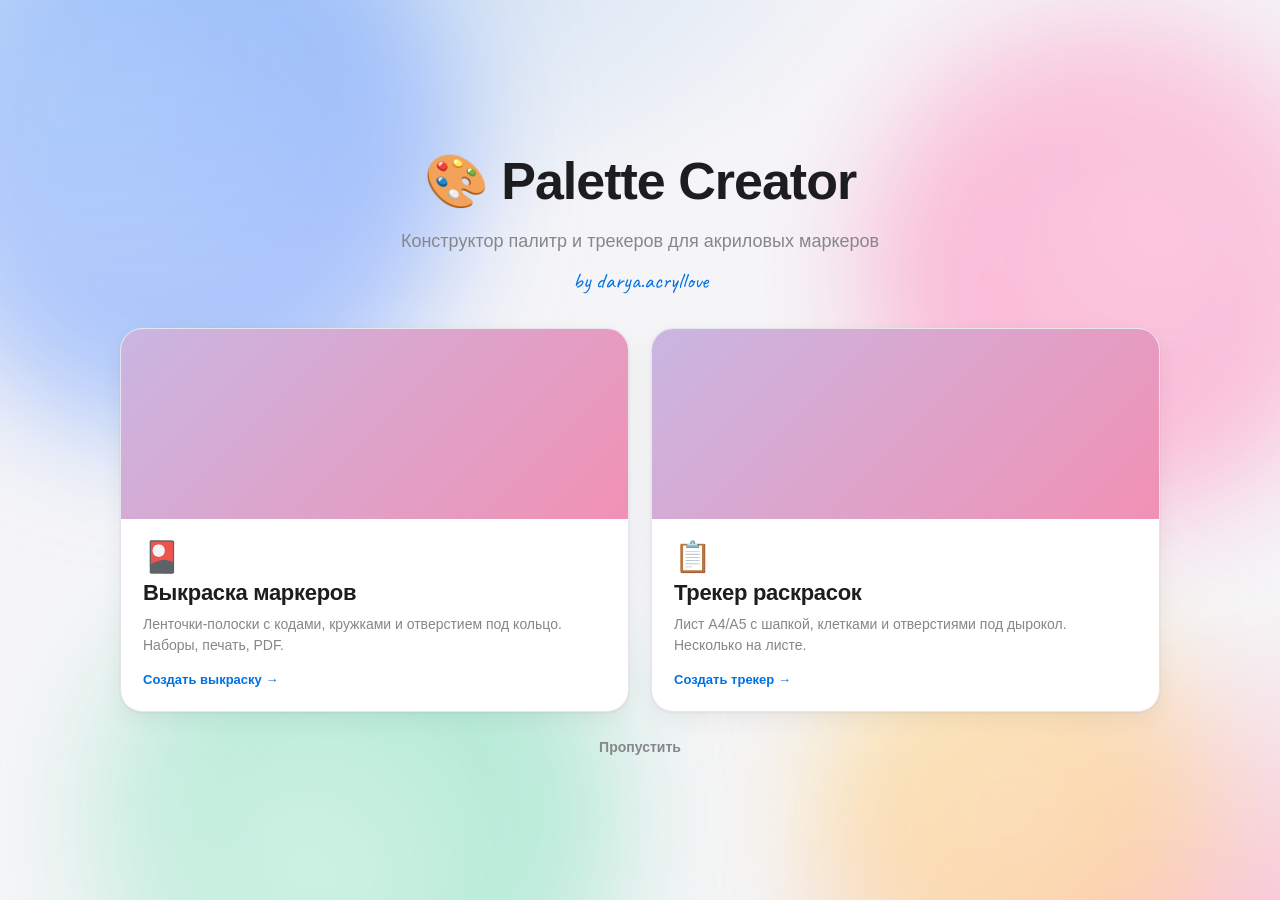
==== commit bd9c3782: "Add files via upload" ====
--- a/index.html
+++ b/index.html
@@ -12,262 +12,44 @@
 <link rel="preconnect" href="https://fonts.gstatic.com" crossorigin>
 <link rel="stylesheet" href="https://fonts.googleapis.com/css2?family=Amatic+SC:wght@400;700&family=Bad+Script&family=Caveat:wght@400;700&family=Comfortaa:wght@400;700&family=Cormorant:wght@400;700&family=Dancing+Script:wght@400;700&family=Great+Vibes&family=Inter:wght@400;700&family=Jost:wght@400;700&family=Lora:wght@400;700&family=Manrope:wght@400;700&family=Marck+Script&family=Montserrat:wght@400;500;700&family=Neucha&family=Nunito:wght@400;700&family=Pacifico&family=Playfair+Display:wght@400;700&family=Rubik:wght@400;700&family=Unbounded:wght@400;700&display=swap">
 <style id="pageStyle">@page{size:A4 portrait;margin:0}</style>
-<style>
-  :root{
-    --bg:#f5f5f7; --panel:#ffffff; --panel2:#f2f2f7; --line:#e5e5ea; --line2:#d2d2d7;
-    --text:#1d1d1f; --muted:#86868b; --accent:#0071e3; --accent-h:#0077ed;
-    --danger:#ff3b30; --radius:14px;
-    --shadow:0 1px 3px rgba(0,0,0,.06), 0 8px 24px rgba(0,0,0,.05);
-  }
-  body[data-theme=dark]{
-    --bg:#161617; --panel:#1d1d1f; --panel2:#2c2c2e; --line:#3a3a3c; --line2:#48484a;
-    --text:#f5f5f7; --muted:#98989d; --accent:#0a84ff; --accent-h:#3395ff;
-    --danger:#ff453a;
-    --shadow:0 1px 3px rgba(0,0,0,.4), 0 8px 24px rgba(0,0,0,.35);
-  }
-  *{box-sizing:border-box}
-  html,body{margin:0;height:100%}
-  body{
-    background:var(--bg);color:var(--text);
-    font:14px/1.5 -apple-system,BlinkMacSystemFont,"SF Pro Text","Segoe UI",Roboto,Helvetica,Arial,sans-serif;
-    display:flex;flex-direction:column;height:100vh;overflow:hidden;
-    -webkit-font-smoothing:antialiased;
-  }
-  header{
-    display:flex;align-items:center;gap:12px;padding:12px 20px;
-    background:var(--panel);border-bottom:1px solid var(--line);flex:0 0 auto;
-  }
-  header h1{font-size:17px;margin:0;font-weight:700;letter-spacing:-.2px}
-  header .byline{
-    color:var(--muted);font-size:12px;text-decoration:none;font-style:italic;
-    font-family:Caveat,cursive;font-size:16px;transition:color .2s;
-  }
-  header .byline:hover{color:var(--accent)}
-  header .spacer{flex:1}
-  .layout{flex:1;display:flex;min-height:0}
-  .sidebar{
-    width:330px;flex:0 0 330px;background:var(--panel);border-right:1px solid var(--line);
-    overflow-y:auto;padding:16px;
-  }
-  .main{flex:1;overflow:auto;background:var(--bg);padding:24px;display:flex;justify-content:center;align-items:flex-start}
-
-  /* segmented tabs */
-  .tabs{display:flex;background:var(--panel2);border-radius:10px;padding:3px;margin-bottom:16px}
-  .tabs button{
-    flex:1;padding:7px 4px;border:none;background:transparent;border-radius:8px;
-    color:var(--muted);cursor:pointer;font-size:13px;font-weight:600;transition:.15s;
-  }
-  .tabs button.active{background:var(--panel);color:var(--text);box-shadow:0 1px 4px rgba(0,0,0,.12)}
-  body[data-theme=dark] .tabs button.active{background:#48484a}
-
-  .card{background:var(--panel2);border-radius:var(--radius);padding:14px;margin-bottom:12px}
-  .card h3{margin:0 0 10px;font-size:13px;font-weight:700;letter-spacing:-.1px}
-  .field{margin-bottom:10px}
-  .field:last-child{margin-bottom:0}
-  .field label{display:block;font-size:12px;color:var(--muted);margin-bottom:4px}
-  .row{display:flex;gap:8px}
-  .row>*{flex:1}
-  input,select,textarea,button{font-family:inherit;font-size:13px}
-  input[type=text],input[type=number],select,textarea{
-    width:100%;padding:8px 10px;background:var(--panel);border:1px solid var(--line);
-    color:var(--text);border-radius:10px;outline:none;appearance:none;-webkit-appearance:none;
-  }
-  select{background-image:url('data:image/svg+xml;utf8,<svg xmlns="http://www.w3.org/2000/svg" width="10" height="6" viewBox="0 0 10 6"><path d="M1 1l4 4 4-4" stroke="%2386868b" stroke-width="1.6" fill="none" stroke-linecap="round"/></svg>');background-repeat:no-repeat;background-position:right 10px center;padding-right:26px}
-  input:focus,select:focus,textarea:focus{border-color:var(--accent);box-shadow:0 0 0 3px color-mix(in srgb,var(--accent) 20%,transparent)}
-  input[type=color]{width:100%;height:34px;padding:2px;background:var(--panel);border:1px solid var(--line);border-radius:10px}
-  /* Apple-style sliders */
-  input[type=range]{
-    -webkit-appearance:none;appearance:none;width:100%;height:22px;
-    background:transparent;margin:0;--fill:50%;
-  }
-  input[type=range]::-webkit-slider-runnable-track{
-    height:4px;border-radius:2px;
-    background:linear-gradient(to right,var(--accent) var(--fill),var(--line2) var(--fill));
-  }
-  input[type=range]::-webkit-slider-thumb{
-    -webkit-appearance:none;appearance:none;width:18px;height:18px;border-radius:50%;
-    background:#fff;margin-top:-7px;cursor:pointer;
-    box-shadow:0 0 1px rgba(0,0,0,.15), 0 1px 4px rgba(0,0,0,.3);
-    border:none;
-  }
-  input[type=range]::-moz-range-track{height:4px;border-radius:2px;background:var(--line2)}
-  input[type=range]::-moz-range-progress{height:4px;border-radius:2px;background:var(--accent)}
-  input[type=range]::-moz-range-thumb{
-    width:18px;height:18px;border-radius:50%;background:#fff;border:none;cursor:pointer;
-    box-shadow:0 0 1px rgba(0,0,0,.15), 0 1px 4px rgba(0,0,0,.3);
-  }
-  .btn{
-    display:inline-flex;align-items:center;justify-content:center;gap:6px;
-    padding:8px 14px;border-radius:999px;border:1px solid var(--line2);
-    background:var(--panel);color:var(--text);cursor:pointer;font-weight:600;transition:.15s;
-  }
-  .btn:hover{border-color:var(--accent);color:var(--accent)}
-  .btn.primary{background:var(--accent);border-color:var(--accent);color:#fff}
-  .btn.primary:hover{background:var(--accent-h);color:#fff}
-  .btn.danger{color:var(--danger);border-color:transparent;background:transparent;padding:6px}
-  .btn.ghost{background:transparent}
-  .btn.small{padding:5px 10px;font-size:12px}
-  .btn.wide{width:100%;border-radius:10px}
-  .rangeval{font-size:12px;color:var(--muted);float:right}
-  .toggle{display:flex;align-items:center;gap:8px;margin-bottom:8px;cursor:pointer;user-select:none;font-size:13px}
-  .toggle input{width:16px;height:16px;accent-color:var(--accent)}
-
-  /* B / I chips */
-  .chips{display:flex;gap:6px}
-  .chip{
-    width:34px;height:30px;border-radius:8px;border:1px solid var(--line);
-    background:var(--panel);color:var(--muted);cursor:pointer;font-weight:700;
-  }
-  .chip.i{font-style:italic;font-weight:400;font-family:Georgia,serif}
-  .chip.on{background:var(--accent);border-color:var(--accent);color:#fff}
-
-  /* marker list */
-  .mk-add{display:flex;gap:6px;margin-bottom:10px}
-  .mk-add input{flex:1;min-width:60px}
-  .mk-add input.code{flex:0 0 74px}
-  .mk-add input.color{flex:0 0 40px;padding:2px}
-  .mklist{display:flex;flex-direction:column;gap:6px}
-  .mkitem{display:flex;align-items:center;gap:8px;padding:7px 10px;background:var(--panel2);border-radius:10px}
-  .mkitem .sw{width:20px;height:20px;border-radius:50%;flex:0 0 auto;border:1px solid rgba(0,0,0,.12)}
-  .mkitem .code{font-weight:600;font-size:12px;min-width:52px;cursor:text;border-radius:6px;padding:2px 4px}
-  .mkitem .name{color:var(--muted);font-size:12px;flex:1;overflow:hidden;text-overflow:ellipsis;white-space:nowrap;cursor:text;border-radius:6px;padding:2px 4px}
-  .mkitem .code:hover,.mkitem .name:hover{background:var(--panel);box-shadow:inset 0 0 0 1px var(--line)}
-  .mkitem input.edit{padding:2px 6px;font-size:12px;border-radius:6px;width:100%;min-width:40px}
-  .cell .c-code,.cell .c-name{cursor:text}
-  .cell .c-code:hover,.cell .c-name:hover{outline:1.5px dashed var(--accent);outline-offset:2px;border-radius:3px}
-  .cell [contenteditable=true]{outline:1.5px solid var(--accent);outline-offset:2px;border-radius:3px;min-width:10px}
-  .mkitem .grip{cursor:grab;color:var(--muted);opacity:.5}
-  .mkitem.drag{opacity:.4}
-  .count{color:var(--muted);font-size:12px;font-weight:400;margin-left:4px}
-
-  /* sets */
-  .setitem{padding:12px;background:var(--panel2);border-radius:var(--radius);margin-bottom:8px}
-  .setitem .top{display:flex;align-items:center;gap:8px}
-  .setitem .nm{font-weight:600;flex:1}
-  .setitem .meta{color:var(--muted);font-size:11px;margin-top:2px}
-  .setitem .acts{display:flex;gap:6px;margin-top:10px}
-
-  .hint{color:var(--muted);font-size:11px;margin-top:6px;line-height:1.45}
-
-  /* preview sheet */
-  .sheet{background:#fff;color:#111;box-shadow:var(--shadow);border-radius:2px;margin:0 auto}
-  .sheet+.sheet{margin-top:28px}
-  .sheet-wrap{transform-origin:top center}
-  .grid{display:grid;align-content:start;justify-content:start}
-  .cell{display:flex;align-items:center;gap:8px;padding:6px 10px;overflow:hidden}
-  .cell .spots{display:flex;gap:6px;align-items:center;flex:0 0 auto}
-  .cell .txt{flex:1;min-width:0}
-  .cell .c-name{color:#777}
-  .cell .ring{flex:0 0 auto}
-  .sheet-bg{position:absolute;inset:0;z-index:0;pointer-events:none}
-  .cell-bg{position:absolute;inset:0;z-index:0;pointer-events:none;border-radius:inherit}
-  .empty-note{color:#999;text-align:center;padding:40px;font-size:13px}
-  .bg-drop{
-    border:1.5px dashed var(--line2);border-radius:12px;padding:14px;text-align:center;
-    color:var(--muted);font-size:12px;cursor:pointer;transition:.18s;
-  }
-  .bg-drop:hover{border-color:var(--accent);color:var(--accent)}
-  .bg-thumb{width:100%;height:80px;object-fit:contain;border-radius:10px;background:var(--panel);border:1px solid var(--line)}
-  .seg{display:flex;background:var(--panel);border:1px solid var(--line);border-radius:10px;padding:2px;gap:2px}
-  .seg button{flex:1;border:none;background:transparent;color:var(--muted);border-radius:8px;padding:7px 4px;font-size:12px;font-weight:600;cursor:pointer;transition:.15s}
-  .seg button.on{background:var(--accent);color:#fff}
-  .bg-gallery{display:grid;grid-template-columns:repeat(auto-fill,minmax(46px,1fr));gap:6px;margin-bottom:10px}
-  .bg-gallery button{
-    height:46px;border:1px solid var(--line);border-radius:10px;cursor:pointer;
-    background-color:#fff;background-repeat:repeat;background-position:center;padding:0;transition:.15s;
-  }
-  .bg-gallery button:hover{border-color:var(--accent);transform:scale(1.06)}
-  .bg-gallery button.on{border-color:var(--accent);box-shadow:0 0 0 2px color-mix(in srgb,var(--accent) 35%,transparent)}
-
-  .toolbar{display:flex;gap:10px;margin-bottom:14px;flex-wrap:wrap;justify-content:center;align-items:center}
-  .zoomctl{display:flex;align-items:center;gap:8px;color:var(--muted);font-size:12px}
-
-  .toast{
-    position:fixed;bottom:20px;left:50%;transform:translateX(-50%);
-    background:var(--panel);border:1px solid var(--line);color:var(--text);
-    padding:10px 18px;border-radius:999px;box-shadow:var(--shadow);
-    opacity:0;transition:.25s;pointer-events:none;z-index:50;font-weight:600;font-size:13px;
-  }
-  .toast.show{opacity:1;bottom:30px}
-
-  /* modal */
-  .modal-bg{position:fixed;inset:0;background:rgba(0,0,0,.35);display:none;align-items:center;justify-content:center;z-index:40;backdrop-filter:blur(2px)}
-  .modal-bg.show{display:flex}
-  .modal{background:var(--panel);border-radius:18px;padding:20px;width:520px;max-width:92vw;box-shadow:var(--shadow)}
-  .modal h3{margin:0 0 10px;font-size:16px}
-  .modal textarea{height:120px;resize:vertical;font-family:ui-monospace,Menlo,Consolas,monospace;font-size:12px}
-  .modal .foot{display:flex;justify-content:flex-end;gap:8px;margin-top:14px}
-
-  /* mobile bottom nav (hidden on desktop) */
-  .mobile-nav{
-    display:none;position:fixed;left:0;right:0;bottom:0;z-index:30;
-    background:var(--panel);border-top:1px solid var(--line);
-    padding:6px 8px calc(6px + env(safe-area-inset-bottom));
-  }
-  .mobile-nav button{
-    flex:1;border:none;background:transparent;color:var(--muted);cursor:pointer;
-    display:flex;flex-direction:column;align-items:center;gap:2px;
-    font-size:11px;font-weight:600;padding:6px 2px;border-radius:10px;
-  }
-  .mobile-nav button .ico{font-size:20px;line-height:1}
-  .mobile-nav button.active{color:var(--accent)}
-
-  @media (max-width:800px){
-    body{height:100dvh}
-    header{padding:8px 10px;gap:8px;flex-wrap:wrap}
-    header h1{font-size:15px}
-    header .byline{font-size:14px}
-    .layout{flex-direction:column}
-    .sidebar{width:100%;flex:1;border-right:none;padding:12px;padding-bottom:86px;display:none}
-    .main{display:none;padding:12px 8px 86px}
-    body:not([data-mview=preview]) .sidebar{display:block}
-    body[data-mview=preview] .main{display:flex}
-    .tabs{display:none}
-    .mobile-nav{display:flex}
-    input[type=text],input[type=number],select,textarea{font-size:16px}
-    .btn{padding:9px 14px}
-    .btn.small{padding:7px 12px;font-size:13px}
-    .toolbar{position:sticky;top:0;z-index:5;background:var(--bg);padding:6px 0;margin-bottom:8px}
-    .mkitem .code{min-width:64px}
-    .chip{width:40px;height:36px}
-  }
-
-  /* animations */
-  @keyframes fadeUp{from{opacity:0;transform:translateY(8px)}to{opacity:1;transform:none}}
-  @keyframes pop{from{opacity:0;transform:scale(.94)}to{opacity:1;transform:scale(1)}}
-  .tabpane{animation:fadeUp .28s ease}
-  .mkitem{animation:fadeUp .22s ease}
-  .setitem{animation:fadeUp .22s ease}
-  .modal{animation:pop .22s ease}
-  .btn{transition:border-color .18s,color .18s,background .18s,transform .12s}
-  .btn:active{transform:scale(.96)}
-  .chip{transition:background .18s,color .18s,border-color .18s,transform .12s}
-  .chip:active{transform:scale(.92)}
-  .tabs button{transition:background .2s,color .2s,box-shadow .2s}
-  .mkitem{transition:background .18s}
-  .mkitem:hover{background:var(--line)}
-  input[type=range]::-webkit-slider-thumb{transition:transform .15s}
-  input[type=range]:active::-webkit-slider-thumb{transform:scale(1.15)}
-  .card{transition:box-shadow .25s}
-  .card:hover{box-shadow:0 2px 12px rgba(0,0,0,.06)}
-  body[data-theme=dark] .card:hover{box-shadow:0 2px 12px rgba(0,0,0,.35)}
-
-  @media print{
-    body{display:block;height:auto;overflow:visible;background:#fff}
-    header,.sidebar,.toolbar,.toast,.modal-bg,.mobile-nav{display:none!important}
-    .main{display:block!important}
-    .main{padding:0;display:block;overflow:visible;background:#fff}
-    .sheet{box-shadow:none;border-radius:0;width:auto!important;height:auto!important;margin:0!important;break-after:page}
-    .sheet:last-child{break-after:auto}
-    .sheet-wrap{transform:none!important}
-    .cell{break-inside:avoid;page-break-inside:avoid}
-  }
-</style>
-
+<link rel="stylesheet" href="css/styles.css">
 </head>
 <body>
+<div id="welcome" class="welcome">
+  <div class="blobs" aria-hidden="true">
+    <span class="blob b1"></span><span class="blob b2"></span><span class="blob b3"></span><span class="blob b4"></span>
+  </div>
+  <div class="welcome-inner">
+    <div class="welcome-head">
+      <div class="welcome-logo">🎨 Palette Creator</div>
+      <div class="welcome-tag">Конструктор палитр и трекеров для акриловых маркеров</div>
+      <a class="welcome-by" href="https://www.instagram.com/darya.acryllove/" target="_blank" rel="noopener">by darya.acryllove</a>
+    </div>
+    <div class="welcome-cards">
+      <button class="wcard" data-choose="strips">
+        <span class="wcard-img" data-img="1560806863-6ccdecaf1dc5"></span>
+        <span class="wcard-body">
+          <span class="wcard-emoji">🎴</span>
+          <span class="wcard-title">Выкраска маркеров</span>
+          <span class="wcard-desc">Ленточки-полоски с кодами, кружками и отверстием под кольцо. Наборы, печать, PDF.</span>
+          <span class="wcard-go">Создать выкраску →</span>
+        </span>
+      </button>
+      <button class="wcard" data-choose="tracker">
+        <span class="wcard-img" data-img="1759984782139-2c747fc588be"></span>
+        <span class="wcard-body">
+          <span class="wcard-emoji">📋</span>
+          <span class="wcard-title">Трекер раскрасок</span>
+          <span class="wcard-desc">Лист A4/A5 с шапкой, клетками и отверстиями под дырокол. Несколько на листе.</span>
+          <span class="wcard-go">Создать трекер →</span>
+        </span>
+      </button>
+    </div>
+    <button class="welcome-skip" id="welcomeSkip">Пропустить</button>
+  </div>
+</div>
 <header>
-  <h1>🎨 Palette Creator</h1>
+  <h1><button class="home-btn" id="btnHome" title="На главную">🎨</button> Palette Creator</h1>
   <a class="byline" href="https://www.instagram.com/darya.acryllove/" target="_blank" rel="noopener">by darya.acryllove</a>
   <span class="spacer"></span>
   <button class="btn small ghost" id="btnTheme" title="Тема">🌙</button>
@@ -535,6 +317,19 @@
 
      <div id="trackerDesign" style="display:none">
       <div class="card">
+        <h3>Раскладка на листе</h3>
+        <div class="field">
+          <select id="tLayout">
+            <option value="single">Одна страница</option>
+            <option value="2a5">2 × A5 на A4 — блокнот ✂ (рез по вертикали)</option>
+            <option value="2a5v">2 × A5 на A4 — рез по горизонтали</option>
+            <option value="4a6">4 × A6 на A4 ✂</option>
+          </select>
+        </div>
+        <div class="hint">💡 Печатайте <b>на A4 без полей</b> (кнопка PDF — уже без полей и колонтитулов). Разрежьте по пунктиру ✂ — получите готовые страницы A5 для блокнота. Обе страницы одинаковые: меняете настройки — меняются все.</div>
+      </div>
+
+      <div class="card" id="tPaperWrap">
         <h3>Лист</h3>
         <div class="row">
           <div class="field"><label>Формат</label>
@@ -542,8 +337,24 @@
           <div class="field"><label>Ориентация</label>
             <select id="tOrient"><option value="portrait">Книжная</option><option value="landscape">Альбомная</option></select></div>
         </div>
-        <div class="field"><label>Поля <span class="rangeval" id="vtPad"></span></label>
-          <input type="range" id="tPad" min="6" max="30" step="1"></div>
+        <div class="hint">Формат и ориентация действуют для раскладки «Одна страница».</div>
+      </div>
+
+      <div class="card">
+        <h3>Отступы от края</h3>
+        <div class="row">
+          <div class="field"><label>Сверху <span class="rangeval" id="vtPadTop"></span></label>
+            <input type="range" id="tPadTop" min="0" max="40" step="1"></div>
+          <div class="field"><label>Снизу <span class="rangeval" id="vtPadBottom"></span></label>
+            <input type="range" id="tPadBottom" min="0" max="40" step="1"></div>
+        </div>
+        <div class="row">
+          <div class="field"><label>Слева <span class="rangeval" id="vtPadLeft"></span></label>
+            <input type="range" id="tPadLeft" min="0" max="40" step="1"></div>
+          <div class="field"><label>Справа <span class="rangeval" id="vtPadRight"></span></label>
+            <input type="range" id="tPadRight" min="0" max="40" step="1"></div>
+        </div>
+        <div class="hint">Каждый отступ настраивается отдельно. Напр. увеличьте «Слева», чтобы освободить место под отверстия для дырокола.</div>
       </div>
 
       <div class="card">
@@ -587,14 +398,24 @@
             <input type="range" id="tRows" min="1" max="20" step="1"></div>
         </div>
         <div class="row">
-          <div class="field"><label>Высота клетки <span class="rangeval" id="vtBoxH"></span></label>
-            <input type="range" id="tBoxH" min="8" max="40" step="1"></div>
-          <div class="field"><label>Зазор <span class="rangeval" id="vtBoxGap"></span></label>
+          <div class="field"><label>Квадрат: ширина <span class="rangeval" id="vtSqW"></span></label>
+            <input type="range" id="tSqW" min="3" max="50" step="1"></div>
+          <div class="field"><label>Квадрат: высота <span class="rangeval" id="vtSqH"></span></label>
+            <input type="range" id="tSqH" min="3" max="50" step="1"></div>
+        </div>
+        <div class="row">
+          <div class="field"><label>Прям.: ширина <span class="rangeval" id="vtRectW"></span></label>
+            <input type="range" id="tRectW" min="4" max="90" step="1"></div>
+          <div class="field"><label>Прям.: высота <span class="rangeval" id="vtRectH"></span></label>
+            <input type="range" id="tRectH" min="3" max="50" step="1"></div>
+        </div>
+        <div class="row">
+          <div class="field"><label>Зазор рядов <span class="rangeval" id="vtBoxGap"></span></label>
             <input type="range" id="tBoxGap" min="0" max="10" step="1"></div>
-        </div>
-        <div class="field"><label>Скругление клетки <span class="rangeval" id="vtBoxR"></span></label>
-          <input type="range" id="tBoxR" min="0" max="12" step="1"></div>
-        <div class="hint">Клетка: квадрат + прямоугольник + линия для номера.</div>
+          <div class="field"><label>Скругление <span class="rangeval" id="vtBoxR"></span></label>
+            <input type="range" id="tBoxR" min="0" max="12" step="1"></div>
+        </div>
+        <div class="hint">Ширина и высота квадрата и прямоугольника — отдельно. Высота ряда = высшего элемента, всё выровнено по низу.</div>
       </div>
 
       <div class="card">
@@ -674,1042 +495,6 @@
   </div>
 </div>
 
-<script>
-"use strict";
-const $ = s => document.querySelector(s);
-const uid = () => Math.random().toString(36).slice(2,9);
-
-const PAPER = { A4:{w:210,h:297}, A5:{w:148,h:210}, Letter:{w:216,h:279} };
-
-/* ---------- (не используется) палитры производителей [код, название, hex] ---------- */
-const MM = 3.7795; // px per mm at 96dpi
-
-const DEFAULT_DESIGN = {
-  paper:"A4", orient:"portrait", cols:2, pad:10,
-  rowH:16, stripW:0, gap:0, showCode:true, showName:true, border:true, corner:0,
-  font:"Montserrat, Arial, sans-serif", fs:10,
-  codeBold:false, codeItalic:false, nameBold:false, nameItalic:false,
-  codeIndent:14, nameIndent:34,
-  spotShape:"circle", spots:1, spotSize:7, spotIndent:3,
-  ring:true, ringSize:5, ringIndent:3,
-  lineColor:"#d9d9d9", textColor:"#333333",
-  bgImage:"", bgMode:"sheet", bgFit:"cover", bgOpacity:18, bgSize:100, bgPosX:50, bgPosY:50,
-  bgRotate:0, bgTilePx:60,
-  line:false, lineX:24, lineW:1
-};
-
-/* ---------- готовые бесшовные паттерны (SVG) ---------- */
-const P=(w,h,inner,bg)=>`<svg xmlns='http://www.w3.org/2000/svg' width='${w}' height='${h}' viewBox='0 0 ${w} ${h}'>${bg?`<rect width='${w}' height='${h}' fill='${bg}'/>`:""}${inner}</svg>`;
-const PRESET_PATTERNS=[
-  {name:"Горошек", size:26, svg:P(26,26,`<g fill='#f191b4'><circle cx='13' cy='13' r='3.2'/><circle cx='0' cy='0' r='3.2'/><circle cx='26' cy='0' r='3.2'/><circle cx='0' cy='26' r='3.2'/><circle cx='26' cy='26' r='3.2'/></g>`)},
-  {name:"Клетка", size:26, svg:P(26,26,`<path d='M26 0H0V26' fill='none' stroke='#a8cdec' stroke-width='1'/>`)},
-  {name:"Линии", size:16, svg:P(14,14,`<path d='M-2 2 L6 -6 M0 14 L14 0 M8 16 L16 8' stroke='#c9b4e6' stroke-width='1.5' fill='none'/>`)},
-  {name:"Волны", size:40, svg:P(40,14,`<path d='M0 7 Q10 1 20 7 T40 7' fill='none' stroke='#79ccc4' stroke-width='1.5'/>`)},
-  {name:"Зигзаг", size:28, svg:P(24,12,`<path d='M0 12 L12 4 L24 12' fill='none' stroke='#f0a35a' stroke-width='1.5'/>`)},
-  {name:"Цветочки", size:46, svg:P(46,46,`<g fill='none' stroke='#ef94b6' stroke-width='1.4'><circle cx='23' cy='13' r='4.2'/><circle cx='33' cy='20' r='4.2'/><circle cx='29' cy='32' r='4.2'/><circle cx='17' cy='32' r='4.2'/><circle cx='13' cy='20' r='4.2'/></g><circle cx='23' cy='23' r='3' fill='#f4bf46'/>`)},
-  {name:"Листья", size:44, svg:P(44,44,`<g stroke='#7bb98d' stroke-width='1.3' fill='none'><path d='M10 40 C 20 30 24 18 22 6'/><path d='M22 14 C 16 12 12 14 12 20'/><path d='M22 22 C 28 20 32 22 32 28'/><path d='M22 30 C 16 28 13 30 13 36'/></g>`)},
-  {name:"Веточки", size:30, svg:P(30,30,`<g stroke='#c7a86a' stroke-width='1.2' fill='none'><path d='M15 28 L15 6'/><path d='M15 12 L9 8 M15 12 L21 8 M15 18 L9 14 M15 18 L21 14 M15 24 L9 20 M15 24 L21 20'/></g>`)},
-  {name:"Сердечки", size:28, svg:P(28,28,`<path d='M14 22 C 6 15 8 8 14 11 C 20 8 22 15 14 22 Z' fill='#f191b4'/>`)},
-  {name:"Звёзды", size:30, svg:P(30,30,`<path d='M15 6 L17 12 L23 12 L18 16 L20 22 L15 18 L10 22 L12 16 L7 12 L13 12 Z' fill='#f4c04e'/>`)},
-  {name:"Круги", size:30, svg:P(30,30,`<g fill='none' stroke='#c9b6e2' stroke-width='1.2'><circle cx='0' cy='15' r='12'/><circle cx='30' cy='15' r='12'/><circle cx='15' cy='0' r='12'/><circle cx='15' cy='30' r='12'/></g>`)},
-  {name:"Терраццо", size:70, svg:P(70,70,`<circle cx='12' cy='16' r='5' fill='#f2b7c4'/><rect x='40' y='8' width='11' height='6' rx='3' fill='#a9d3c9' transform='rotate(20 45 11)'/><circle cx='58' cy='30' r='4' fill='#e9c56a'/><ellipse cx='26' cy='46' rx='6' ry='4' fill='#c9b6e2' transform='rotate(-15 26 46)'/><circle cx='50' cy='56' r='5' fill='#f0a58a'/><rect x='8' y='56' width='9' height='5' rx='2.5' fill='#9ec9e8'/><circle cx='62' cy='64' r='3' fill='#f2b7c4'/>`,"#fbf7f1")},
-  {name:"Мемфис", size:60, svg:P(60,60,`<g fill='none' stroke-width='1.6'><path d='M6 12 q6 -8 12 0 t12 0' stroke='#7ec9c0'/><path d='M44 8 l8 0 M48 4 l0 8' stroke='#f0a35a'/><path d='M28 50 q6 -6 12 0' stroke='#9ec9e8'/></g><path d='M10 44 L18 44 L14 36 Z' fill='#efb0c2'/><circle cx='46' cy='40' r='3' fill='#c9b6e2'/><circle cx='54' cy='52' r='3' fill='#f4c04e'/>`)},
-  {name:"Конфетти", size:48, svg:P(48,48,`<g stroke-width='2' stroke-linecap='round'><line x1='8' y1='8' x2='12' y2='14' stroke='#f191b4'/><line x1='34' y1='6' x2='40' y2='8' stroke='#7ec9c0'/><line x1='20' y1='22' x2='24' y2='18' stroke='#f4c04e'/><line x1='42' y1='26' x2='44' y2='32' stroke='#c9b6e2'/><line x1='10' y1='38' x2='16' y2='40' stroke='#f0a35a'/><line x1='30' y1='40' x2='34' y2='46' stroke='#9ec9e8'/></g>`)}
-];
-// экранируем ', чтобы data-URI можно было безопасно вставлять в url('...') внутри style
-const patternUri=svg=>"data:image/svg+xml,"+encodeURIComponent(svg).replace(/'/g,"%27");
-
-/* ---------- список шрифтов (для трекера) ---------- */
-const FONTS=[
-  ["Современные",[["Montserrat, Arial, sans-serif","Montserrat"],["Inter, Arial, sans-serif","Inter"],["Manrope, Arial, sans-serif","Manrope"],["Rubik, Arial, sans-serif","Rubik"],["Jost, Arial, sans-serif","Jost"],["Nunito, Arial, sans-serif","Nunito"],["Comfortaa, Arial, sans-serif","Comfortaa"],["Unbounded, Arial, sans-serif","Unbounded"]]],
-  ["Прописные и рукописные",[["Caveat, cursive","Caveat"],["'Marck Script', cursive","Marck Script"],["'Bad Script', cursive","Bad Script"],["Neucha, cursive","Neucha"],["'Dancing Script', cursive","Dancing Script"],["'Great Vibes', cursive","Great Vibes"],["Pacifico, cursive","Pacifico"],["'Amatic SC', cursive","Amatic SC"]]],
-  ["С засечками",[["'Playfair Display', Georgia, serif","Playfair Display"],["Cormorant, Georgia, serif","Cormorant"],["Lora, Georgia, serif","Lora"],["Georgia, serif","Georgia"],["'Times New Roman', serif","Times"]]],
-  ["Классические",[["Arial, sans-serif","Arial"],["Helvetica, Arial, sans-serif","Helvetica"],["'Segoe UI', sans-serif","Segoe UI"],["Verdana, sans-serif","Verdana"],["'Trebuchet MS', sans-serif","Trebuchet"],["'Courier New', monospace","Courier"]]]
-];
-function fillFontSelect(sel){
-  sel.innerHTML=FONTS.map(([g,items])=>`<optgroup label="${g}">`+items.map(([v,l])=>`<option value="${v.replace(/"/g,'&quot;')}" style="font-family:${v}">${l}</option>`).join("")+`</optgroup>`).join("");
-}
-
-const DEFAULT_TRACKER = {
-  paper:"A4", orient:"portrait", pad:14,
-  title:"Палитра раскраски", subtitle:"", titleFont:"'Great Vibes', cursive", titleSize:30, titleAlign:"center",
-  sticker:true, stickerText:"Место для наклейки обложки", stickerW:70, stickerH:26,
-  fields:["Тема","Дата","Номер страницы","Заметки"], fieldFont:"Caveat, cursive", fieldSize:14,
-  cols:3, rows:10, boxH:11, boxGap:4, boxR:2,
-  punch:false, punchN:4, punchSide:"left", punchD:5, punchMargin:8, punchDist:"custom", punchGaps:"45, 65, 45",
-  font:"Montserrat, Arial, sans-serif", lineColor:"#cbb6c2", textColor:"#6b5563", accent:"#e59ab5"
-};
-
-let state = {
-  mode: "strips",
-  tracker: {...DEFAULT_TRACKER},
-  markers: [],
-  sets: [],
-  design: {...DEFAULT_DESIGN},
-  zoom: 0.7
-};
-
-/* ---------- persistence ---------- */
-const LS = "palette_app_v1";
-function save(){
-  try{
-    localStorage.setItem(LS, JSON.stringify({markers:state.markers, sets:state.sets, design:state.design, tracker:state.tracker, mode:state.mode}));
-  }catch(e){ /* переполнение (обычно большая картинка) — работа в памяти продолжается */ }
-}
-function load(){
-  try{
-    const raw = localStorage.getItem(LS);
-    if(raw){
-      const d = JSON.parse(raw);
-      state.markers = d.markers||[];
-      state.sets = d.sets||[];
-      const dd = d.design||{};
-      // миграция: сохранения без раздельных сдвигов кода/названия получают их
-      // из старого общего сдвига текста (textIndent)
-      if(dd.codeIndent===undefined){
-        dd.codeIndent = Math.max(10, dd.textIndent||14);
-        dd.nameIndent = dd.codeIndent+20;
-      }
-      state.design = {...DEFAULT_DESIGN, ...dd};
-      if(d.tracker) state.tracker = {...DEFAULT_TRACKER, ...d.tracker};
-      if(d.mode) state.mode = d.mode;
-    }
-  }catch(e){}
-}
-
-/* ---------- theme ---------- */
-function applyTheme(t){
-  document.body.dataset.theme = t;
-  $("#btnTheme").textContent = t==="dark" ? "☀️" : "🌙";
-  localStorage.setItem("palette_theme", t);
-}
-function initTheme(){
-  const saved = localStorage.getItem("palette_theme");
-  const prefers = matchMedia("(prefers-color-scheme: dark)").matches ? "dark":"light";
-  applyTheme(saved || prefers);
-}
-
-/* ---------- toast ---------- */
-let toastT;
-function toast(msg){
-  const t=$("#toast"); t.textContent=msg; t.classList.add("show");
-  clearTimeout(toastT); toastT=setTimeout(()=>t.classList.remove("show"),2200);
-}
-
-/* ---------- markers ---------- */
-function addMarker(code,name){
-  code=(code||"").trim(); name=(name||"").trim();
-  if(!code && !name){ toast("Введите код или название"); return; }
-  state.markers.push({id:uid(),code,name});
-  save(); renderMarkers(); renderSheet();
-}
-function removeMarker(id){
-  state.markers = state.markers.filter(m=>m.id!==id);
-  save(); renderMarkers(); renderSheet();
-}
-function renderMarkers(){
-  const box=$("#mklist"); box.innerHTML="";
-  $("#mkCount").textContent = state.markers.length ? `(${state.markers.length})` : "";
-  if(!state.markers.length){
-    box.innerHTML='<div class="hint">Пусто. Добавьте маркеры вручную или примените набор.</div>';
-    return;
-  }
-  state.markers.forEach((m,i)=>{
-    const el=document.createElement("div");
-    el.className="mkitem"; el.draggable=true; el.dataset.i=i;
-    el.innerHTML=`<span class="grip">⋮⋮</span>
-      <span class="code" title="Нажмите, чтобы изменить">${escapeHtml(m.code)||"—"}</span>
-      <span class="name" title="Нажмите, чтобы изменить">${escapeHtml(m.name)||"—"}</span>
-      <button class="btn danger small" title="Удалить">✕</button>`;
-    el.querySelector("button").onclick=()=>removeMarker(m.id);
-    // клик по коду/названию — инлайн-редактирование
-    [["code","code"],["name","name"]].forEach(([cls,field])=>{
-      const span=el.querySelector("."+cls);
-      span.onclick=()=>{
-        el.draggable=false;
-        const inp=document.createElement("input");
-        inp.type="text"; inp.className="edit"; inp.value=m[field]||"";
-        span.replaceWith(inp);
-        inp.focus(); inp.select();
-        let done=false;
-        const commit=(cancel)=>{
-          if(done) return; done=true;
-          if(!cancel){ m[field]=inp.value.trim(); save(); }
-          renderMarkers(); renderSheet();
-        };
-        inp.onblur=()=>commit(false);
-        inp.onkeydown=ev=>{
-          if(ev.key==="Enter") commit(false);
-          else if(ev.key==="Escape") commit(true);
-        };
-      };
-    });
-    el.addEventListener("dragstart",e=>{el.classList.add("drag");e.dataTransfer.setData("text",i)});
-    el.addEventListener("dragend",()=>el.classList.remove("drag"));
-    el.addEventListener("dragover",e=>e.preventDefault());
-    el.addEventListener("drop",e=>{
-      e.preventDefault();
-      const from=+e.dataTransfer.getData("text"), to=i;
-      const arr=state.markers; const [it]=arr.splice(from,1); arr.splice(to,0,it);
-      save(); renderMarkers(); renderSheet();
-    });
-    box.appendChild(el);
-  });
-}
-
-/* ---------- sets ---------- */
-function saveSet(){
-  const name=$("#setName").value.trim();
-  if(!name){ toast("Название набора?"); return; }
-  if(!state.markers.length){ toast("Список маркеров пуст"); return; }
-  state.sets.push({id:uid(),name,markers:JSON.parse(JSON.stringify(state.markers))});
-  $("#setName").value="";
-  save(); renderSets(); toast("Набор сохранён");
-}
-function applySet(id,append){
-  const s=state.sets.find(x=>x.id===id); if(!s) return;
-  const copy=JSON.parse(JSON.stringify(s.markers)).map(m=>({...m,id:uid()}));
-  state.markers = append ? state.markers.concat(copy) : copy;
-  save(); renderMarkers(); renderSheet();
-  toast(append?"Добавлено в список":"Набор применён");
-}
-function deleteSet(id){
-  state.sets=state.sets.filter(x=>x.id!==id);
-  save(); renderSets();
-}
-function renderSets(){
-  const box=$("#setlist"); box.innerHTML="";
-  $("#setCount").textContent = state.sets.length ? `(${state.sets.length})` : "";
-  if(!state.sets.length){ box.innerHTML='<div class="hint">Наборов пока нет.</div>'; return; }
-  state.sets.forEach(s=>{
-    const el=document.createElement("div");
-    el.className="setitem";
-    el.innerHTML=`<div class="top"><span class="nm">${escapeHtml(s.name)}</span>
-        <button class="btn danger small">✕</button></div>
-      <div class="meta">${s.markers.length} маркеров</div>
-      <div class="acts">
-        <button class="btn small primary" data-a="apply">Применить</button>
-        <button class="btn small" data-a="append">＋ Добавить</button>
-      </div>`;
-    el.querySelector(".btn.danger").onclick=()=>deleteSet(s.id);
-    el.querySelector('[data-a=apply]').onclick=()=>applySet(s.id,false);
-    el.querySelector('[data-a=append]').onclick=()=>applySet(s.id,true);
-    box.appendChild(el);
-  });
-}
-
-/* ---------- design bindings ---------- */
-const CHIPS = [["#cCodeB","codeBold"],["#cCodeI","codeItalic"],["#cNameB","nameBold"],["#cNameI","nameItalic"]];
-function bindDesign(){
-  const d=state.design;
-  const set=(id,val)=>{const e=$(id); if(e){ if(e.type==="checkbox") e.checked=val; else e.value=val; }};
-  set("#dPaper",d.paper); set("#dOrient",d.orient); set("#dCols",d.cols); set("#dPad",d.pad);
-  set("#dRow",d.rowH); set("#dStripW",d.stripW); set("#dGap",d.gap);
-  set("#dCode",d.showCode); set("#dNameShow",d.showName);
-  set("#dBorder",d.border); set("#dCorner",d.corner); set("#dFont",d.font); set("#dFs",d.fs);
-  set("#dSpotShape",d.spotShape); set("#dSpots",d.spots);
-  set("#dSpotSize",d.spotSize); set("#dSpotIndent",d.spotIndent);
-  set("#dCodeIndent",d.codeIndent); set("#dNameIndent",d.nameIndent);
-  set("#dRing",d.ring); set("#dRingSize",d.ringSize); set("#dRingIndent",d.ringIndent);
-  set("#dLine",d.line); set("#dLineX",d.lineX); set("#dLineW",d.lineW);
-  set("#dLineColor",d.lineColor); set("#dTextColor",d.textColor);
-  set("#dBgFit",d.bgFit); set("#dBgOpacity",d.bgOpacity); set("#dBgSize",d.bgSize);
-  set("#dBgPosX",d.bgPosX); set("#dBgPosY",d.bgPosY); set("#dBgRotate",d.bgRotate);
-  CHIPS.forEach(([sel,key])=>$(sel).classList.toggle("on",!!d[key]));
-  updateBgUI();
-  updateRangeLabels();
-}
-function readDesign(){
-  const d=state.design;
-  const g=(id)=>$(id);
-  d.paper=g("#dPaper").value; d.orient=g("#dOrient").value;
-  d.cols=+g("#dCols").value; d.pad=+g("#dPad").value;
-  d.rowH=+g("#dRow").value; d.stripW=+g("#dStripW").value; d.gap=+g("#dGap").value;
-  d.showCode=g("#dCode").checked; d.showName=g("#dNameShow").checked;
-  d.border=g("#dBorder").checked; d.corner=+g("#dCorner").value; d.font=g("#dFont").value; d.fs=+g("#dFs").value;
-  d.spotShape=g("#dSpotShape").value; d.spots=+g("#dSpots").value;
-  d.spotSize=+g("#dSpotSize").value; d.spotIndent=+g("#dSpotIndent").value;
-  d.codeIndent=+g("#dCodeIndent").value; d.nameIndent=+g("#dNameIndent").value;
-  d.ring=g("#dRing").checked; d.ringSize=+g("#dRingSize").value; d.ringIndent=+g("#dRingIndent").value;
-  d.line=g("#dLine").checked; d.lineX=+g("#dLineX").value; d.lineW=+g("#dLineW").value;
-  d.lineColor=g("#dLineColor").value; d.textColor=g("#dTextColor").value;
-  d.bgFit=g("#dBgFit").value; d.bgOpacity=+g("#dBgOpacity").value; d.bgSize=+g("#dBgSize").value;
-  d.bgPosX=+g("#dBgPosX").value; d.bgPosY=+g("#dBgPosY").value; d.bgRotate=+g("#dBgRotate").value;
-  updateRangeLabels(); save(); renderSheet();
-}
-function renderBgPresets(){
-  const box=$("#bgPresets"); box.innerHTML="";
-  PRESET_PATTERNS.forEach(p=>{
-    const uri=patternUri(p.svg);
-    const b=document.createElement("button");
-    b.title=p.name; b._uri=uri;
-    b.style.backgroundImage=`url("${uri}")`;
-    b.style.backgroundSize=Math.round(p.size*0.7)+"px";
-    b.onclick=()=>{
-      state.design.bgImage=uri; state.design.bgFit="tile"; state.design.bgTilePx=p.size;
-      if(state.design.bgSize<20) state.design.bgSize=100;
-      save(); bindDesign(); renderSheet();
-    };
-    box.appendChild(b);
-  });
-}
-function updateBgUI(){
-  const d=state.design, has=!!d.bgImage;
-  $("#bgEmpty").style.display = has ? "none" : "";
-  $("#bgLoaded").style.display = has ? "" : "none";
-  if(has) $("#bgThumb").src=d.bgImage;
-  document.querySelectorAll("#bgModeSeg button").forEach(b=>b.classList.toggle("on",b.dataset.v===d.bgMode));
-  document.querySelectorAll("#bgPresets button").forEach(b=>b.classList.toggle("on",b._uri===d.bgImage));
-}
-function updateSliderFills(){
-  document.querySelectorAll('input[type=range]').forEach(el=>{
-    const min=+el.min||0, max=+el.max||100, v=+el.value;
-    el.style.setProperty('--fill', ((v-min)/(max-min)*100)+'%');
-  });
-}
-function updateRangeLabels(){
-  updateSliderFills();
-  const d=state.design;
-  $("#vCols").textContent=d.cols; $("#vPad").textContent=d.pad+" мм";
-  $("#vRow").textContent=d.rowH+" мм";
-  $("#vStripW").textContent=d.stripW>0?d.stripW+" мм":"авто";
-  $("#vGap").textContent=d.gap+" мм";
-  $("#vCorner").textContent=d.corner+" мм";
-  $("#vFs").textContent=d.fs+" pt"; $("#vSpots").textContent=d.spots;
-  $("#vCodeIndent").textContent=d.codeIndent+" мм";
-  $("#vNameIndent").textContent=d.nameIndent+" мм";
-  $("#vSpotIndent").textContent=d.spotIndent+" мм";
-  $("#vSpotSize").textContent=d.spotSize+" мм"; $("#vRingSize").textContent=d.ringSize+" мм";
-  $("#vRingIndent").textContent=d.ringIndent+" мм";
-  $("#dLineXNum").value=d.lineX; $("#vLineW").textContent=d.lineW+" px";
-  $("#vBgOpacity").textContent=d.bgOpacity+"%"; $("#vBgSize").textContent=d.bgSize+"%";
-  $("#vBgPosX").textContent=d.bgPosX+"%"; $("#vBgPosY").textContent=d.bgPosY+"%";
-  $("#vBgRotate").textContent=d.bgRotate+"°";
-}
-
-/* ---------- render sheet ---------- */
-function spotHtml(){
-  const d=state.design;
-  const sz=d.spotSize*MM;
-  const round = d.spotShape==="circle" ? "50%" : (d.corner*MM*0.4+2)+"px";
-  return `<span class="spot" style="width:${sz}px;height:${sz}px;
-    border-radius:${round};background:#fff;border:1px dashed ${d.lineColor};display:inline-block"></span>`;
-}
-function spotsBlock(){
-  const d=state.design;
-  if(d.spots<=0) return "";
-  let s=""; for(let i=0;i<d.spots;i++) s+=spotHtml();
-  return `<span class="spots" style="position:absolute;left:${d.spotIndent*MM}px;top:50%;transform:translateY(-50%)">${s}</span>`;
-}
-function ringHtml(){
-  const d=state.design;
-  if(!d.ring) return "";
-  const sz=d.ringSize*MM;
-  return `<span class="ring" title="отверстие под кольцо" style="position:absolute;right:${d.ringIndent*MM}px;top:50%;transform:translateY(-50%);
-    width:${sz}px;height:${sz}px;border-radius:50%;
-    border:1px dashed ${d.lineColor};background:#fff;display:inline-block"></span>`;
-}
-function fontStyle(bold,italic){
-  return `font-weight:${bold?700:400};font-style:${italic?"italic":"normal"}`;
-}
-function lineHtml(){
-  const d=state.design;
-  if(!d.line) return "";
-  return `<span class="vline" style="position:absolute;left:${d.lineX*MM}px;top:0;bottom:0;
-      width:${d.lineW}px;background:${d.lineColor};pointer-events:none"></span>`;
-}
-function bgLayerCss(){
-  const d=state.design;
-  const r=d.bgRotate||0;
-  let size, repeat, pos=`${d.bgPosX}% ${d.bgPosY}%`;
-  if(d.bgFit==="tile"){
-    const tile=Math.max(4,(d.bgTilePx||60)*d.bgSize/100);
-    size=`${tile}px auto`; repeat="repeat";
-  }else if(d.bgFit==="cover"){ size=(d.bgSize===100?"cover":`${d.bgSize}% auto`); repeat="no-repeat"; }
-  else if(d.bgFit==="contain"){ size="contain"; repeat="no-repeat"; }
-  else { size="100% 100%"; repeat="no-repeat"; } // stretch
-  // при повороте слой увеличиваем и центрируем, чтобы углы ленточки не оголялись
-  const box = r
-    ? `left:-75%;top:-75%;right:auto;bottom:auto;width:250%;height:250%;transform-origin:center;transform:rotate(${r}deg);`
-    : `left:0;top:0;right:0;bottom:0;width:auto;height:auto;transform:none;`;
-  return `${box}background-image:url('${d.bgImage}');background-size:${size};`
-    +`background-repeat:${repeat};background-position:${pos};opacity:${d.bgOpacity/100}`;
-}
-function cellHtml(m, collapse, idx){
-  const d=state.design;
-  const spots = spotsBlock();
-  const anchor = `position:absolute;top:50%;transform:translateY(-50%);white-space:nowrap`;
-  let txt="";
-  if(d.showCode) txt+=`<span class="c-code" style="${anchor};left:${d.codeIndent*MM}px;color:${d.textColor};${fontStyle(d.codeBold,d.codeItalic)}">${escapeHtml(m.code||"")}</span>`;
-  if(d.showName) txt+=`<span class="c-name" style="${anchor};left:${d.nameIndent*MM}px;${fontStyle(d.nameBold,d.nameItalic)}">${escapeHtml(m.name||"")}</span>`;
-  // схлопывание границ: соседние ленточки делят одну линию (без двойной толщины)
-  let border;
-  if(!d.border) border="border:1px solid transparent";
-  else if(collapse) border=`border-right:1px solid ${d.lineColor};border-bottom:1px solid ${d.lineColor}`;
-  else border=`border:1px solid ${d.lineColor}`;
-  const cellBg = (d.bgImage && d.bgMode==="cell")
-    ? `<span class="cell-bg" style="${bgLayerCss()}"></span>` : "";
-  return `<div class="cell" data-i="${idx}" style="${border};border-radius:${d.corner*MM}px;position:relative;
-      height:${d.rowH*MM}px;font-family:${d.font};font-size:${d.fs}pt;color:${d.textColor}">
-      ${cellBg}${lineHtml()}${spots}${txt}${ringHtml()}
-    </div>`;
-}
-/* ---------- трекер ---------- */
-function bindTracker(){
-  const t=state.tracker, S=(id,v)=>{const e=$(id); if(!e)return; if(e.type==="checkbox")e.checked=v; else e.value=v;};
-  ["#tTitleFont","#tFieldFont","#tFont"].forEach(id=>{ if($(id) && !$(id).options.length) fillFontSelect($(id)); });
-  S("#tPaper",t.paper); S("#tOrient",t.orient); S("#tPad",t.pad);
-  S("#tTitle",t.title); S("#tSubtitle",t.subtitle); S("#tTitleFont",t.titleFont);
-  S("#tTitleSize",t.titleSize); S("#tTitleAlign",t.titleAlign);
-  S("#tSticker",t.sticker); S("#tStickerText",t.stickerText); S("#tStickerW",t.stickerW); S("#tStickerH",t.stickerH);
-  S("#tFields",t.fields.join("\n")); S("#tFieldFont",t.fieldFont); S("#tFieldSize",t.fieldSize);
-  S("#tCols",t.cols); S("#tRows",t.rows); S("#tBoxH",t.boxH); S("#tBoxGap",t.boxGap); S("#tBoxR",t.boxR);
-  S("#tPunch",t.punch); S("#tPunchN",t.punchN); S("#tPunchSide",t.punchSide); S("#tPunchD",t.punchD); S("#tPunchM",t.punchMargin);
-  S("#tPunchDist",t.punchDist); S("#tPunchGaps",t.punchGaps);
-  const gw=$("#tPunchGapsWrap"); if(gw) gw.style.display = t.punchDist==="custom" ? "" : "none";
-  S("#tFont",t.font); S("#tLineColor",t.lineColor); S("#tTextColor",t.textColor); S("#tAccent",t.accent);
-  updateTrackerLabels();
-}
-function readTracker(){
-  const t=state.tracker, g=id=>$(id);
-  t.paper=g("#tPaper").value; t.orient=g("#tOrient").value; t.pad=+g("#tPad").value;
-  t.title=g("#tTitle").value; t.subtitle=g("#tSubtitle").value; t.titleFont=g("#tTitleFont").value;
-  t.titleSize=+g("#tTitleSize").value; t.titleAlign=g("#tTitleAlign").value;
-  t.sticker=g("#tSticker").checked; t.stickerText=g("#tStickerText").value; t.stickerW=+g("#tStickerW").value; t.stickerH=+g("#tStickerH").value;
-  t.fields=g("#tFields").value.split("\n").map(s=>s.trim()).filter(Boolean);
-  t.fieldFont=g("#tFieldFont").value; t.fieldSize=+g("#tFieldSize").value;
-  t.cols=+g("#tCols").value; t.rows=+g("#tRows").value; t.boxH=+g("#tBoxH").value; t.boxGap=+g("#tBoxGap").value; t.boxR=+g("#tBoxR").value;
-  t.punch=g("#tPunch").checked; t.punchN=+g("#tPunchN").value; t.punchSide=g("#tPunchSide").value; t.punchD=+g("#tPunchD").value; t.punchMargin=+g("#tPunchM").value;
-  t.punchDist=g("#tPunchDist").value; t.punchGaps=g("#tPunchGaps").value;
-  const gw=$("#tPunchGapsWrap"); if(gw) gw.style.display = t.punchDist==="custom" ? "" : "none";
-  t.font=g("#tFont").value; t.lineColor=g("#tLineColor").value; t.textColor=g("#tTextColor").value; t.accent=g("#tAccent").value;
-  updateTrackerLabels(); save(); renderSheet();
-}
-function updateTrackerLabels(){
-  updateSliderFills(); const t=state.tracker;
-  $("#vtPad").textContent=t.pad+" мм"; $("#vtTitleSize").textContent=t.titleSize+" pt";
-  $("#vtStickerW").textContent=t.stickerW+" мм"; $("#vtStickerH").textContent=t.stickerH+" мм";
-  $("#vtFieldSize").textContent=t.fieldSize+" pt"; $("#vtCols").textContent=t.cols; $("#vtRows").textContent=t.rows;
-  $("#vtBoxH").textContent=t.boxH+" мм"; $("#vtBoxGap").textContent=t.boxGap+" мм"; $("#vtBoxR").textContent=t.boxR+" px";
-  $("#vtPunchN").textContent=t.punchN; $("#vtPunchD").textContent=t.punchD+" мм"; $("#vtPunchM").textContent=t.punchMargin+" мм";
-}
-// позиции центров отверстий (мм) вдоль края длиной along (мм)
-function punchPositions(along){
-  const t=state.tracker, n=t.punchN, d=t.punchD;
-  if(t.punchDist==="even"){
-    const start=Math.max(t.pad,d), end=along-Math.max(t.pad,d);
-    return Array.from({length:n},(_,i)=> n===1?(start+end)/2 : start+(end-start)*i/(n-1));
-  }
-  // свой шаг: n-1 промежутков, группа центрируется по краю
-  let gaps=String(t.punchGaps||"").split(/[,\s]+/).map(parseFloat).filter(v=>!isNaN(v)&&v>0);
-  if(!gaps.length) gaps=[45];
-  const g=[]; for(let i=0;i<n-1;i++) g.push(gaps[Math.min(i,gaps.length-1)]);
-  const total=g.reduce((a,b)=>a+b,0);
-  let cur=(along-total)/2; const pos=[cur];
-  g.forEach(gap=>{ cur+=gap; pos.push(cur); });
-  return pos;
-}
-function renderTracker(){
-  const t=state.tracker, p=PAPER[t.paper];
-  let w=p.w,h=p.h; if(t.orient==="landscape")[w,h]=[h,w];
-  $("#pageStyle").textContent=`@page{size:${t.paper==="Letter"?"letter":t.paper} ${t.orient};margin:0}`;
-  const pad=t.pad*MM;
-  const sheetStyle=`position:relative;width:${w*MM}px;height:${h*MM}px;padding:${pad}px;overflow:hidden;font-family:${t.font};color:${t.textColor}`;
-  const titleHtml = t.title ? `<div style="text-align:${t.titleAlign};font-family:${t.titleFont};font-size:${t.titleSize}pt;line-height:1.1">${escapeHtml(t.title)}</div>`:"";
-  const subHtml = t.subtitle ? `<div style="text-align:${t.titleAlign};font-family:${t.fieldFont};font-size:${t.fieldSize+2}pt;color:${t.accent};margin-top:1mm">${escapeHtml(t.subtitle)}</div>`:"";
-  const fieldsHtml = t.fields.map(f=>`<div style="display:flex;align-items:flex-end;gap:${2*MM}px;margin-bottom:${t.fieldSize*0.6}px">
-      <span style="font-family:${t.fieldFont};font-size:${t.fieldSize}pt;white-space:nowrap">${escapeHtml(f)}</span>
-      <span style="flex:1;border-bottom:1px solid ${t.lineColor};height:${t.fieldSize}pt"></span></div>`).join("");
-  const stWmm=Math.min(t.stickerW, w-2*t.pad);
-  const sticker = t.sticker ? `<div style="flex:0 0 ${stWmm*MM}px;height:${t.stickerH*MM}px;border:1.5px dashed ${t.lineColor};border-radius:8px;display:flex;align-items:center;justify-content:center;text-align:center;color:${t.lineColor};font-family:${t.font};font-size:${t.fieldSize-1}pt;padding:8px">${escapeHtml(t.stickerText||"")}</div>`:"";
-  const header = `<div style="display:flex;gap:${6*MM}px;margin-top:${4*MM}px;align-items:center;min-height:${(t.sticker?t.stickerH:26)*MM}px">${sticker}<div style="flex:1;display:flex;flex-direction:column;justify-content:center">${fieldsHtml}</div></div>`;
-  const bh=t.boxH*MM, br=t.boxR, gp=1.5*MM;
-  // клетка = квадрат + прямоугольник + линия (как на референсе)
-  const cellInner=`<div style="display:flex;align-items:flex-end;gap:${gp}px;height:${bh}px">
-      <div style="width:${bh}px;height:${bh}px;flex:0 0 auto;border:1px solid ${t.lineColor};border-radius:${br}px"></div>
-      <div style="width:${bh*2}px;height:${bh}px;flex:0 0 auto;border:1px solid ${t.lineColor};border-radius:${br}px"></div>
-      <span style="flex:1;min-width:0;border-bottom:1px solid ${t.lineColor}"></span>
-    </div>`;
-  let boxes=""; for(let i=0;i<t.cols*t.rows;i++) boxes+=cellInner;
-  const grid = `<div style="display:grid;grid-template-columns:repeat(${t.cols},1fr);gap:${t.boxGap*MM}px;margin-top:${6*MM}px">${boxes}</div>`;
-  // отверстия под дырокол / кольца
-  let punch="";
-  if(t.punch){
-    const dd=t.punchD*MM, m=t.punchMargin*MM;
-    const along = t.punchSide==="left" ? h : w;
-    punchPositions(along).forEach(aMm=>{
-      const a=aMm*MM;
-      const cx = t.punchSide==="left" ? m : a;
-      const cy = t.punchSide==="left" ? a : m;
-      punch+=`<span style="position:absolute;left:${cx-dd/2}px;top:${cy-dd/2}px;width:${dd}px;height:${dd}px;
-        border-radius:50%;border:1px solid ${t.lineColor};background:#fff"></span>`;
-    });
-  }
-  $("#sheetWrap").innerHTML=`<div class="sheet" style="${sheetStyle}">${titleHtml}${subHtml}${header}${grid}${punch}</div>`;
-  $("#pageInfo").textContent="Трекер · 1 стр.";
-  applyZoom();
-}
-
-// единая разбивка на страницы для превью, печати и PDF
-function paginate(){
-  const d=state.design, p=PAPER[d.paper];
-  let w=p.w, h=p.h;
-  if(d.orient==="landscape"){ [w,h]=[h,w]; }
-  const rowsPerPage=Math.max(1, Math.floor((h-2*d.pad+d.gap)/(d.rowH+d.gap)));
-  const perPage=rowsPerPage*d.cols;
-  const pages=[];
-  for(let s=0;s<state.markers.length;s+=perPage) pages.push(state.markers.slice(s,s+perPage));
-  return {w,h,perPage,pages:pages.length?pages:[[]]};
-}
-function renderSheet(){
-  if(state.mode==="tracker"){ renderTracker(); return; }
-  const d=state.design;
-  const p=PAPER[d.paper];
-  let w=p.w, h=p.h;
-  if(d.orient==="landscape"){ [w,h]=[h,w]; }
-  // формат страницы для печати 1:1 (без полей браузера и колонтитулов)
-  $("#pageStyle").textContent=`@page{size:${d.paper==="Letter"?"letter":d.paper} ${d.orient};margin:0}`;
-  const wrap=$("#sheetWrap");
-  const sheetStyle=`position:relative;width:${w*MM}px;height:${h*MM}px;padding:${d.pad*MM}px;overflow:hidden`;
-  const sheetBg = (d.bgImage && d.bgMode==="sheet")
-    ? `<div class="sheet-bg" style="${bgLayerCss()}"></div>` : "";
-
-  if(!state.markers.length){
-    wrap.innerHTML=`<div class="sheet" style="${sheetStyle}"><div class="empty-note">Добавьте маркеры — здесь появится разлиновка.</div></div>`;
-    $("#pageInfo").textContent="";
-    applyZoom();
-    return;
-  }
-  // реальная разбивка на страницы — как при печати и в PDF
-  const {perPage, pages:pageChunks} = paginate();
-  const collapse = d.border && d.gap===0 && d.corner===0;
-  let gridStyle=`display:grid;align-content:start;justify-content:start;`
-    +`grid-template-columns:${d.stripW>0?`repeat(${d.cols}, ${d.stripW*MM}px)`:`repeat(${d.cols}, 1fr)`};`
-    +`width:${d.stripW>0?"fit-content":"100%"};`
-    +`grid-auto-rows:${d.rowH*MM}px;gap:${d.gap*MM}px;position:relative;z-index:1;`
-    +(collapse?`border-top:1px solid ${d.lineColor};border-left:1px solid ${d.lineColor};`:"");
-  const pages=pageChunks;
-  wrap.innerHTML=pages.map((chunk,pi)=>{
-    const cells=chunk.map((m,i)=>cellHtml(m,collapse,pi*perPage+i)).join("");
-    return `<div class="sheet" style="${sheetStyle}">${sheetBg}<div class="grid" style="${gridStyle}">${cells}</div></div>`;
-  }).join("");
-  $("#pageInfo").textContent=`${pages.length} стр. · ${perPage} на стр.`;
-  applyZoom();
-}
-
-/* ---------- экспорт в PDF (canvas → JPEG → PDF без библиотек) ---------- */
-const CSSMM = 1/MM; // 1 css-пиксель в мм
-
-function loadBgImage(){
-  if(!state.design.bgImage) return Promise.resolve(null);
-  return new Promise(r=>{
-    const im=new Image();
-    im.onload=()=>r(im); im.onerror=()=>r(null);
-    im.src=state.design.bgImage;
-  });
-}
-function canvasFont(bold,italic){
-  const d=state.design;
-  return `${italic?"italic ":""}${bold?"700 ":""}${(d.fs*0.3528).toFixed(3)}px ${d.font}`;
-}
-function drawBgOn(ctx,x,y,w,h,img){
-  const d=state.design;
-  ctx.save();
-  ctx.beginPath(); ctx.rect(x,y,w,h); ctx.clip();
-  ctx.globalAlpha=d.bgOpacity/100;
-  const rot=(d.bgRotate||0)*Math.PI/180;
-  const cx=x+w/2, cy=y+h/2;
-  if(rot){ ctx.translate(cx,cy); ctx.rotate(rot); ctx.translate(-cx,-cy); }
-  const ew=rot?w*2.5:w, eh=rot?h*2.5:h;
-  const ex=cx-ew/2, ey=cy-eh/2;
-  if(d.bgFit==="tile"){
-    const tileMm=((d.bgTilePx||60)*d.bgSize/100)*CSSMM;
-    const pat=ctx.createPattern(img,"repeat");
-    if(pat){
-      if(pat.setTransform) pat.setTransform(new DOMMatrix().scale(tileMm/img.naturalWidth));
-      ctx.fillStyle=pat; ctx.fillRect(ex,ey,ew,eh);
-    }
-  }else{
-    const ar=img.naturalWidth/img.naturalHeight;
-    let dw,dh;
-    if(d.bgFit==="stretch"){ dw=ew; dh=eh; }
-    else if(d.bgFit==="contain"){ if(ew/eh>ar){dh=eh;dw=eh*ar;}else{dw=ew;dh=ew/ar;} }
-    else { if(ew/eh>ar){dw=ew;dh=ew/ar;}else{dh=eh;dw=eh*ar;} }
-    ctx.drawImage(img, ex+(ew-dw)*(d.bgPosX/100), ey+(eh-dh)*(d.bgPosY/100), dw, dh);
-  }
-  ctx.restore();
-}
-function dashedShape(ctx,draw){
-  const d=state.design;
-  ctx.save();
-  ctx.fillStyle="#fff"; ctx.strokeStyle=d.lineColor;
-  ctx.lineWidth=CSSMM; ctx.setLineDash([0.7,0.7]);
-  ctx.beginPath(); draw(); ctx.fill(); ctx.stroke();
-  ctx.restore();
-}
-function drawCellOn(ctx,m,x,y,w,h,img){
-  const d=state.design;
-  if(img && d.bgMode==="cell") drawBgOn(ctx,x,y,w,h,img);
-  if(d.border){
-    ctx.save();
-    ctx.strokeStyle=d.lineColor; ctx.lineWidth=CSSMM;
-    ctx.beginPath();
-    if(d.corner>0 && ctx.roundRect) ctx.roundRect(x,y,w,h,d.corner); else ctx.rect(x,y,w,h);
-    ctx.stroke(); ctx.restore();
-  }
-  if(d.line){
-    ctx.save(); ctx.fillStyle=d.lineColor;
-    ctx.fillRect(x+d.lineX, y, d.lineW*CSSMM, h); ctx.restore();
-  }
-  if(d.spots>0){
-    const sz=d.spotSize, gapS=6*CSSMM;
-    let sx=x+d.spotIndent, sy=y+h/2;
-    for(let i=0;i<d.spots;i++){
-      const px=sx, py=sy-sz/2;
-      dashedShape(ctx,()=>{
-        if(d.spotShape==="circle") ctx.arc(px+sz/2,py+sz/2,sz/2,0,Math.PI*2);
-        else if(ctx.roundRect) ctx.roundRect(px,py,sz,sz,(d.corner*MM*0.4+2)*CSSMM);
-        else ctx.rect(px,py,sz,sz);
-      });
-      sx+=sz+gapS;
-    }
-  }
-  ctx.save(); ctx.textBaseline="middle"; ctx.textAlign="left";
-  if(d.showCode){
-    ctx.font=canvasFont(d.codeBold,d.codeItalic); ctx.fillStyle=d.textColor;
-    ctx.fillText(m.code||"", x+d.codeIndent, y+h/2);
-  }
-  if(d.showName){
-    ctx.font=canvasFont(d.nameBold,d.nameItalic); ctx.fillStyle="#777777";
-    ctx.fillText(m.name||"", x+d.nameIndent, y+h/2);
-  }
-  ctx.restore();
-  if(d.ring){
-    const sz=d.ringSize, rx=x+w-d.ringIndent-sz, ry=y+h/2-sz/2;
-    dashedShape(ctx,()=>ctx.arc(rx+sz/2,ry+sz/2,sz/2,0,Math.PI*2));
-  }
-}
-function renderPageCanvas(chunk,img,dpi,w,h){
-  const d=state.design, s=dpi/25.4;
-  const cv=document.createElement("canvas");
-  cv.width=Math.round(w*s); cv.height=Math.round(h*s);
-  const ctx=cv.getContext("2d");
-  ctx.scale(s,s);
-  ctx.fillStyle="#fff"; ctx.fillRect(0,0,w,h);
-  if(img && d.bgMode==="sheet") drawBgOn(ctx,0,0,w,h,img);
-  const contentW=w-2*d.pad;
-  const cellW = d.stripW>0 ? d.stripW : (contentW-d.gap*(d.cols-1))/d.cols;
-  chunk.forEach((m,i)=>{
-    const col=i%d.cols, row=Math.floor(i/d.cols);
-    drawCellOn(ctx,m,d.pad+col*(cellW+d.gap),d.pad+row*(d.rowH+d.gap),cellW,d.rowH,img);
-  });
-  return cv;
-}
-function dataUrlToBytes(u){
-  const bin=atob(u.split(",")[1]);
-  const a=new Uint8Array(bin.length);
-  for(let i=0;i<bin.length;i++) a[i]=bin.charCodeAt(i);
-  return a;
-}
-function canvasesToPdf(cvs,wMm,hMm){
-  const enc=new TextEncoder();
-  const wPt=wMm*72/25.4, hPt=hMm*72/25.4;
-  const chunks=[]; let len=0; const off={};
-  const push=u8=>{chunks.push(u8); len+=u8.length;};
-  const pushStr=s=>push(enc.encode(s));
-  const addObj=(id,body,bin)=>{
-    off[id]=len;
-    pushStr(`${id} 0 obj\n${body}\n`);
-    if(bin){ pushStr("stream\n"); push(bin); pushStr("\nendstream\n"); }
-    pushStr("endobj\n");
-  };
-  pushStr("%PDF-1.4\n");
-  const n=cvs.length;
-  const kids=[]; for(let i=0;i<n;i++) kids.push(`${3+i*3} 0 R`);
-  addObj(1,"<< /Type /Catalog /Pages 2 0 R >>");
-  addObj(2,`<< /Type /Pages /Kids [${kids.join(" ")}] /Count ${n} >>`);
-  cvs.forEach((cv,i)=>{
-    const pageId=3+i*3, contId=4+i*3, imgId=5+i*3;
-    addObj(pageId,`<< /Type /Page /Parent 2 0 R /MediaBox [0 0 ${wPt.toFixed(2)} ${hPt.toFixed(2)}] `
-      +`/Resources << /XObject << /Im0 ${imgId} 0 R >> >> /Contents ${contId} 0 R >>`);
-    const content=`q ${wPt.toFixed(2)} 0 0 ${hPt.toFixed(2)} 0 0 cm /Im0 Do Q`;
-    addObj(contId,`<< /Length ${content.length} >>`, enc.encode(content));
-    const jpg=dataUrlToBytes(cv.toDataURL("image/jpeg",0.95));
-    addObj(imgId,`<< /Type /XObject /Subtype /Image /Width ${cv.width} /Height ${cv.height} `
-      +`/ColorSpace /DeviceRGB /BitsPerComponent 8 /Filter /DCTDecode /Length ${jpg.length} >>`, jpg);
-  });
-  const xrefOff=len, total=2+n*3;
-  let xref=`xref\n0 ${total+1}\n0000000000 65535 f \n`;
-  for(let id=1;id<=total;id++) xref+=String(off[id]).padStart(10,"0")+" 00000 n \n";
-  pushStr(xref);
-  pushStr(`trailer\n<< /Size ${total+1} /Root 1 0 R >>\nstartxref\n${xrefOff}\n%%EOF`);
-  const out=new Uint8Array(len); let o=0;
-  chunks.forEach(c=>{out.set(c,o); o+=c.length;});
-  return new Blob([out],{type:"application/pdf"});
-}
-function roundRectPath(ctx,x,y,w,h,r){
-  r=Math.max(0,Math.min(r,w/2,h/2));
-  ctx.beginPath();
-  ctx.moveTo(x+r,y); ctx.arcTo(x+w,y,x+w,y+h,r); ctx.arcTo(x+w,y+h,x,y+h,r);
-  ctx.arcTo(x,y+h,x,y,r); ctx.arcTo(x,y,x+w,y,r); ctx.closePath();
-}
-function drawTrackerCanvas(dpi){
-  const t=state.tracker, s=dpi/25.4, pm=v=>v*0.3528;
-  const p=PAPER[t.paper]; let w=p.w,h=p.h; if(t.orient==="landscape")[w,h]=[h,w];
-  const cv=document.createElement("canvas"); cv.width=Math.round(w*s); cv.height=Math.round(h*s);
-  const ctx=cv.getContext("2d"); ctx.scale(s,s);
-  ctx.fillStyle="#fff"; ctx.fillRect(0,0,w,h);
-  const pad=t.pad, cw=w-2*pad; let y=pad;
-  const alignX=()=>t.titleAlign==="center"?w/2:(t.titleAlign==="right"?w-pad:pad);
-  ctx.textBaseline="top";
-  if(t.title){
-    ctx.fillStyle=t.textColor; ctx.font=`${pm(t.titleSize)}px ${t.titleFont}`;
-    ctx.textAlign=t.titleAlign; ctx.fillText(t.title,alignX(),y); y+=pm(t.titleSize)*1.2;
-  }
-  if(t.subtitle){
-    ctx.fillStyle=t.accent; ctx.font=`${pm(t.fieldSize+2)}px ${t.fieldFont}`;
-    ctx.textAlign=t.titleAlign; ctx.fillText(t.subtitle,alignX(),y); y+=pm(t.fieldSize+2)*1.4;
-  }
-  y+=3;
-  const fieldsH=t.fields.length*pm(t.fieldSize)*1.6;
-  const stW=t.sticker?Math.min(t.stickerW,cw):0;
-  const stH=t.sticker?t.stickerH:0;
-  const headerH=Math.max(fieldsH,stH,26);
-  if(t.sticker){
-    const bx=pad, by=y+(headerH-stH)/2;
-    ctx.save(); ctx.strokeStyle=t.lineColor; ctx.setLineDash([1.2,1.2]); ctx.lineWidth=0.4;
-    roundRectPath(ctx,bx,by,stW,stH,2); ctx.stroke(); ctx.setLineDash([]);
-    ctx.fillStyle=t.lineColor; ctx.textAlign="center"; ctx.textBaseline="middle"; ctx.font=`${pm(t.fieldSize-1)}px ${t.font}`;
-    // перенос подписи по словам под ширину стикера
-    const words=(t.stickerText||"").split(/\s+/).filter(Boolean); const lines=[]; let cur="";
-    words.forEach(wd=>{ const tryL=cur?cur+" "+wd:wd; if(ctx.measureText(tryL).width>stW-4 && cur){lines.push(cur);cur=wd;} else cur=tryL; });
-    if(cur) lines.push(cur);
-    const lh=pm(t.fieldSize)*1.2, y0=by+stH/2-(lines.length-1)*lh/2;
-    lines.forEach((ln,i)=>ctx.fillText(ln,bx+stW/2,y0+i*lh));
-    ctx.restore();
-  }
-  const fx=pad+(t.sticker?stW+6:0), fw=w-pad-fx;
-  let fy=y+(headerH-fieldsH)/2;
-  ctx.textAlign="left"; ctx.textBaseline="alphabetic";
-  t.fields.forEach(f=>{
-    const rowH=pm(t.fieldSize)*1.6, baseY=fy+rowH*0.7;
-    ctx.fillStyle=t.textColor; ctx.font=`${pm(t.fieldSize)}px ${t.fieldFont}`;
-    ctx.fillText(f,fx,baseY);
-    const lw=ctx.measureText(f+" ").width;
-    ctx.strokeStyle=t.lineColor; ctx.lineWidth=0.3; ctx.setLineDash([]);
-    ctx.beginPath(); ctx.moveTo(fx+lw,baseY+1); ctx.lineTo(fx+fw,baseY+1); ctx.stroke();
-    fy+=rowH;
-  });
-  y+=headerH+6;
-  const gap=t.boxGap, bw=(cw-gap*(t.cols-1))/t.cols, bh=t.boxH, br=t.boxR*CSSMM;
-  ctx.strokeStyle=t.lineColor; ctx.lineWidth=0.3; ctx.setLineDash([]);
-  for(let i=0;i<t.cols*t.rows;i++){
-    const c=i%t.cols, r=Math.floor(i/t.cols), bx=pad+c*(bw+gap), by=y+r*(bh+gap);
-    if(by+bh>h-pad) break;
-    const gp=1.5, sq=bh, rw=bh*2;
-    roundRectPath(ctx,bx,by,sq,bh,br); ctx.stroke();
-    roundRectPath(ctx,bx+sq+gp,by,rw,bh,br); ctx.stroke();
-    const lineStart=bx+sq+gp+rw+gp;
-    if(lineStart<bx+bw-1){ ctx.beginPath(); ctx.moveTo(lineStart,by+bh); ctx.lineTo(bx+bw,by+bh); ctx.stroke(); }
-  }
-  if(t.punch){
-    const dd=t.punchD, m=t.punchMargin;
-    const along=t.punchSide==="left"?h:w;
-    ctx.strokeStyle=t.lineColor; ctx.lineWidth=0.3; ctx.setLineDash([]);
-    punchPositions(along).forEach(a=>{
-      const cx=t.punchSide==="left"?m:a, cy=t.punchSide==="left"?a:m;
-      ctx.fillStyle="#fff"; ctx.beginPath(); ctx.arc(cx,cy,dd/2,0,7); ctx.fill(); ctx.stroke();
-    });
-  }
-  return {cv,w,h};
-}
-async function exportPdf(){
-  if(state.mode!=="tracker" && !state.markers.length){ toast("Сначала добавьте маркеры"); return; }
-  toast("Готовим PDF…");
-  try{ await document.fonts.ready; }catch(e){}
-  let cvs, w, h;
-  if(state.mode==="tracker"){
-    const res=drawTrackerCanvas(200); cvs=[res.cv]; w=res.w; h=res.h;
-  }else{
-    const img=await loadBgImage();
-    const pg=paginate(); w=pg.w; h=pg.h;
-    cvs=pg.pages.map(chunk=>renderPageCanvas(chunk,img,200,w,h));
-  }
-  const blob=canvasesToPdf(cvs,w,h);
-  const url=URL.createObjectURL(blob);
-  const a=document.createElement("a");
-  a.href=url; a.download="palette.pdf"; a.rel="noopener";
-  document.body.appendChild(a); a.click(); a.remove();
-  setTimeout(()=>URL.revokeObjectURL(url),10000);
-  toast(`PDF готов · ${cvs.length} стр.`);
-}
-
-/* ---------- zoom ---------- */
-function applyZoom(){
-  $("#sheetWrap").style.transform=`scale(${state.zoom})`;
-  $("#zoomVal").textContent=Math.round(state.zoom*100)+"%";
-}
-function fitWidth(){
-  const d=state.mode==="tracker"?state.tracker:state.design; const p=PAPER[d.paper];
-  let w=(d.orient==="landscape"?p.h:p.w)*MM;
-  const avail=$(".main").clientWidth-60;
-  state.zoom=Math.min(1.2, Math.max(0.2, avail/w));
-  applyZoom();
-}
-
-/* ---------- share / export / import ---------- */
-function payload(){
-  return {v:1, markers:state.markers, sets:state.sets, design:state.design};
-}
-function encodeShare(){
-  const json=JSON.stringify(payload());
-  return btoa(unescape(encodeURIComponent(json)));
-}
-function decodeShare(str){
-  return JSON.parse(decodeURIComponent(escape(atob(str))));
-}
-function makeShareLink(){
-  const base=location.href.split("#")[0];
-  return base+"#p="+encodeShare();
-}
-function importData(obj,{merge}={}){
-  if(!obj) return;
-  if(obj.design) state.design={...DEFAULT_DESIGN,...obj.design};
-  if(merge){
-    if(obj.markers) state.markers=state.markers.concat(obj.markers.map(m=>({...m,id:uid()})));
-    if(obj.sets) state.sets=state.sets.concat(obj.sets.map(s=>({...s,id:uid()})));
-  }else{
-    if(obj.markers) state.markers=obj.markers;
-    if(obj.sets) state.sets=obj.sets;
-  }
-  save(); bindDesign(); renderMarkers(); renderSets(); renderSheet();
-}
-
-/* ---------- modal ---------- */
-function modal({title,hint,value,readonly,onOk}){
-  $("#modalTitle").textContent=title;
-  $("#modalHint").textContent=hint||"";
-  const ta=$("#modalText"); ta.value=value||""; ta.readOnly=!!readonly;
-  $("#modalBg").classList.add("show");
-  if(readonly){ ta.focus(); ta.select(); }
-  $("#modalOk").onclick=()=>{ if(onOk) onOk(ta.value); $("#modalBg").classList.remove("show"); };
-  $("#modalOk").style.display = onOk ? "" : "none";
-}
-
-/* ---------- util ---------- */
-function escapeHtml(s){return (s||"").replace(/[&<>"]/g,c=>({"&":"&amp;","<":"&lt;",">":"&gt;",'"':"&quot;"}[c]));}
-
-/* ---------- events ---------- */
-function initEvents(){
-  document.querySelectorAll(".tabs button").forEach(b=>{
-    b.onclick=()=>{
-      document.querySelectorAll(".tabs button").forEach(x=>x.classList.remove("active"));
-      b.classList.add("active");
-      document.querySelectorAll(".tabpane").forEach(p=>p.style.display="none");
-      $(`[data-pane=${b.dataset.tab}]`).style.display="";
-    };
-  });
-
-  // мобильная навигация: Маркеры/Наборы/Дизайн — панель, Превью — лист
-  document.querySelectorAll("#mobileNav button").forEach(b=>{
-    b.onclick=()=>setMView(b.dataset.mtab);
-  });
-  $("#btnAdd").onclick=()=>{
-    addMarker($("#addCode").value,$("#addName").value);
-    $("#addCode").value=""; $("#addCode").focus(); // название остаётся для серии
-  };
-
-  // массовое добавление: одно название + много кодов (в т.ч. диапазоны B701-750)
-  const expandCodes=(text)=>{
-    const out=[];
-    text.split(/[\n,;]+/).map(s=>s.trim()).filter(Boolean).forEach(tok=>{
-      const m=tok.match(/^(.*?)(\d+)[-–—](?:\D*?)(\d+)$/);
-      if(m){
-        const [,prefix,a,b]=m;
-        let from=parseInt(a,10), to=parseInt(b,10);
-        if(to>=from && to-from<999){
-          const pad=a.length;
-          for(let i=from;i<=to;i++) out.push(prefix+String(i).padStart(pad,"0"));
-          return;
-        }
-      }
-      out.push(tok);
-    });
-    return out;
-  };
-  const bulkPreview=()=>{
-    const n=expandCodes($("#bulkCodes").value).length;
-    $("#bulkHint").innerHTML = n
-      ? `Будет добавлено: <b>${n}</b> шт.`
-      : `Разделители: запятая или новая строка (коды с пробелами вроде «G 202» не разрезаются). Диапазоны: <b>701-750</b>, <b>B701-750</b>, <b>001-050</b> (нули сохраняются).`;
-  };
-  $("#bulkCodes").addEventListener("input",bulkPreview);
-  $("#btnBulk").onclick=()=>{
-    const name=$("#bulkName").value.trim();
-    const codes=expandCodes($("#bulkCodes").value);
-    if(!codes.length){ toast("Введите коды"); return; }
-    codes.forEach(code=>state.markers.push({id:uid(),code,name}));
-    save(); renderMarkers(); renderSheet();
-    $("#bulkCodes").value=""; bulkPreview();
-    toast(`Добавлено ${codes.length} маркеров${name?" · "+name:""}`);
-  };
-  $("#addName").addEventListener("keydown",e=>{if(e.key==="Enter")$("#btnAdd").click();});
-  $("#addCode").addEventListener("keydown",e=>{if(e.key==="Enter")$("#addName").focus();});
-  $("#btnClearMarkers").onclick=()=>{ if(confirm("Очистить весь список маркеров?")){state.markers=[];save();renderMarkers();renderSheet();} };
-
-  $("#btnSaveSet").onclick=saveSet;
-
-  // #dLineXNum исключён: у него свой обработчик, иначе общий перезаписывал бы вводимое число
-  document.querySelectorAll("#stripsDesign input:not(#dLineXNum), #stripsDesign select")
-    .forEach(el=>el.addEventListener("input",readDesign));
-
-  // трекер: все настройки
-  document.querySelectorAll("#trackerDesign input, #trackerDesign select, #trackerDesign textarea")
-    .forEach(el=>el.addEventListener("input",readTracker));
-  $("#btnResetTracker").onclick=()=>{ state.tracker={...DEFAULT_TRACKER}; bindTracker(); save(); renderSheet(); toast("Трекер сброшен"); };
-
-  // переключатель режима Разлиновка / Трекер
-  document.querySelectorAll("#modeSeg button").forEach(b=>{
-    b.onclick=()=>setMode(b.dataset.v);
-  });
-  CHIPS.forEach(([sel,key])=>{
-    $(sel).onclick=()=>{
-      state.design[key]=!state.design[key];
-      $(sel).classList.toggle("on",state.design[key]);
-      save(); renderSheet();
-    };
-  });
-  $("#btnResetDesign").onclick=()=>{ state.design={...DEFAULT_DESIGN}; bindDesign(); save(); renderSheet(); toast("Дизайн сброшен"); };
-
-  // числовой ввод положения полоски синхронизирован со слайдером
-  $("#dLineXNum").addEventListener("input",()=>{
-    const el=$("#dLineXNum");
-    if(el.value==="") return; // даём стереть поле перед вводом нового числа
-    const v=Math.max(0,Math.min(200,Math.round(+el.value)||0));
-    $("#dLineX").value=v;
-    readDesign();
-  });
-  $("#dLineXNum").addEventListener("blur",()=>{ $("#dLineXNum").value=state.design.lineX; });
-
-  // рисунок / паттерн
-  const pickBg=()=>$("#bgFile").click();
-  $("#bgDrop").onclick=pickBg;
-  $("#bgReplace").onclick=pickBg;
-  $("#bgFile").addEventListener("change",e=>{
-    const f=e.target.files[0]; if(!f) return;
-    const rd=new FileReader();
-    rd.onload=()=>{ state.design.bgImage=rd.result; state.design.bgTilePx=80; save(); updateBgUI(); renderSheet();
-      try{ if(localStorage.getItem(LS).length>4.5e6) toast("Картинка большая — может не сохраниться"); }catch(err){ toast("Слишком большая картинка для сохранения"); } };
-    rd.readAsDataURL(f);
-    e.target.value="";
-  });
-  $("#bgClear").onclick=()=>{ state.design.bgImage=""; save(); updateBgUI(); renderSheet(); };
-  document.querySelectorAll("#bgModeSeg button").forEach(b=>{
-    b.onclick=()=>{ state.design.bgMode=b.dataset.v; save(); updateBgUI(); renderSheet(); };
-  });
-
-  $("#zoomIn").onclick=()=>{state.zoom=Math.min(1.5,state.zoom+0.1);applyZoom();};
-  $("#zoomOut").onclick=()=>{state.zoom=Math.max(0.2,state.zoom-0.1);applyZoom();};
-  $("#zoomFit").onclick=fitWidth;
-
-  $("#btnTheme").onclick=()=>applyTheme(document.body.dataset.theme==="dark"?"light":"dark");
-  $("#btnPrint").onclick=()=>window.print();
-  $("#btnPdf").onclick=exportPdf;
-  $("#btnShare").onclick=()=>{
-    const link=makeShareLink();
-    if(link.length>16000){
-      toast("Слишком много данных для ссылки — используйте экспорт JSON");
-    }
-    navigator.clipboard?.writeText(link).then(()=>toast("Ссылка скопирована"),()=>{});
-    modal({title:"Поделиться",hint:"Ссылка содержит всю палитру и настройки. Отправьте её другу — откроется как есть. (Также скопирована в буфер.)",value:link,readonly:true});
-  };
-  $("#btnExport").onclick=()=>{
-    const data=JSON.stringify(payload(),null,2);
-    const blob=new Blob([data],{type:"application/json"});
-    const a=document.createElement("a");
-    a.href=URL.createObjectURL(blob); a.download="palette.json"; a.click();
-    modal({title:"Экспорт JSON",hint:"Файл palette.json скачан. Ниже — те же данные, можно скопировать.",value:data,readonly:true});
-  };
-  $("#btnImport").onclick=()=>{
-    modal({title:"Импорт",hint:"Вставьте JSON (из экспорта) или строку из ссылки после #p=. Текущие данные будут заменены.",value:"",onOk:(txt)=>{
-      txt=txt.trim(); if(!txt) return;
-      try{
-        let obj;
-        if(txt.startsWith("{")) obj=JSON.parse(txt);
-        else obj=decodeShare(txt.replace(/^#?p=/,""));
-        importData(obj);
-        toast("Импортировано");
-      }catch(e){ toast("Не удалось разобрать данные"); }
-    }});
-  };
-  // клик по тексту ленточки на листе — редактирование на месте
-  $("#sheetWrap").addEventListener("click",e=>{
-    const t=e.target.closest(".c-code,.c-name");
-    if(!t || t.isContentEditable) return;
-    const cell=t.closest(".cell");
-    const m=state.markers[+cell.dataset.i]; if(!m) return;
-    const field=t.classList.contains("c-code")?"code":"name";
-    t.contentEditable="true";
-    t.focus();
-    const range=document.createRange(); range.selectNodeContents(t);
-    const sel=getSelection(); sel.removeAllRanges(); sel.addRange(range);
-    let done=false;
-    const commit=(cancel)=>{
-      if(done) return; done=true;
-      if(!cancel){ m[field]=t.textContent.trim(); save(); }
-      renderMarkers(); renderSheet();
-    };
-    t.onblur=()=>commit(false);
-    t.onkeydown=ev=>{
-      if(ev.key==="Enter"){ ev.preventDefault(); commit(false); }
-      else if(ev.key==="Escape"){ commit(true); }
-    };
-  });
-
-  $("#modalCancel").onclick=()=>$("#modalBg").classList.remove("show");
-  $("#modalBg").onclick=e=>{ if(e.target===$("#modalBg")) $("#modalBg").classList.remove("show"); };
-}
-
-/* ---------- режим листа ---------- */
-function setMode(v){
-  state.mode=v; save();
-  document.querySelectorAll("#modeSeg button").forEach(b=>b.classList.toggle("on",b.dataset.v===v));
-  $("#stripsDesign").style.display = v==="tracker" ? "none" : "";
-  $("#trackerDesign").style.display = v==="tracker" ? "" : "none";
-  renderSheet(); fitWidth();
-}
-
-/* ---------- mobile view ---------- */
-function setMView(v){
-  document.body.dataset.mview=v;
-  document.querySelectorAll("#mobileNav button").forEach(b=>b.classList.toggle("active",b.dataset.mtab===v));
-  if(v==="preview"){
-    fitWidth();
-  }else{
-    const tab=document.querySelector(`.tabs button[data-tab=${v}]`);
-    if(tab) tab.onclick();
-  }
-}
-
-/* ---------- boot ---------- */
-function boot(){
-  initTheme();
-  load();
-  if(location.hash.startsWith("#p=")){
-    try{ importData(decodeShare(location.hash.slice(3))); toast("Палитра загружена из ссылки");
-      history.replaceState(null,"",location.pathname);
-    }catch(e){}
-  }
-  renderBgPresets();
-  bindDesign();
-  bindTracker();
-  initEvents();
-  setMode(state.mode);
-  renderMarkers(); renderSets(); renderSheet();
-  if(matchMedia("(max-width:800px)").matches) setMView("markers");
-  fitWidth();
-}
-boot();
-</script>
+<script src="js/app.js"></script>
 </body>
 </html>
--- a/css/styles.css
+++ b/css/styles.css
@@ -0,0 +1,329 @@
+  :root{
+    --bg:#f5f5f7; --panel:#ffffff; --panel2:#f2f2f7; --line:#e5e5ea; --line2:#d2d2d7;
+    --text:#1d1d1f; --muted:#86868b; --accent:#0071e3; --accent-h:#0077ed;
+    --danger:#ff3b30; --radius:14px;
+    --shadow:0 1px 3px rgba(0,0,0,.06), 0 8px 24px rgba(0,0,0,.05);
+  }
+  body[data-theme=dark]{
+    --bg:#161617; --panel:#1d1d1f; --panel2:#2c2c2e; --line:#3a3a3c; --line2:#48484a;
+    --text:#f5f5f7; --muted:#98989d; --accent:#0a84ff; --accent-h:#3395ff;
+    --danger:#ff453a;
+    --shadow:0 1px 3px rgba(0,0,0,.4), 0 8px 24px rgba(0,0,0,.35);
+  }
+  *{box-sizing:border-box}
+  html,body{margin:0;height:100%}
+  body{
+    background:var(--bg);color:var(--text);
+    font:14px/1.5 -apple-system,BlinkMacSystemFont,"SF Pro Text","Segoe UI",Roboto,Helvetica,Arial,sans-serif;
+    display:flex;flex-direction:column;height:100vh;overflow:hidden;
+    -webkit-font-smoothing:antialiased;
+  }
+  header{
+    display:flex;align-items:center;gap:12px;padding:12px 20px;
+    background:var(--panel);border-bottom:1px solid var(--line);flex:0 0 auto;
+  }
+  header h1{font-size:17px;margin:0;font-weight:700;letter-spacing:-.2px}
+  header .byline{
+    color:var(--muted);font-size:12px;text-decoration:none;font-style:italic;
+    font-family:Caveat,cursive;font-size:16px;transition:color .2s;
+  }
+  header .byline:hover{color:var(--accent)}
+  header .spacer{flex:1}
+  .layout{flex:1;display:flex;min-height:0}
+  .sidebar{
+    width:330px;flex:0 0 330px;background:var(--panel);border-right:1px solid var(--line);
+    overflow-y:auto;padding:16px;
+  }
+  .main{flex:1;overflow:auto;background:var(--bg);padding:24px;display:flex;justify-content:center;align-items:flex-start}
+
+  /* segmented tabs */
+  .tabs{display:flex;background:var(--panel2);border-radius:10px;padding:3px;margin-bottom:16px}
+  .tabs button{
+    flex:1;padding:7px 4px;border:none;background:transparent;border-radius:8px;
+    color:var(--muted);cursor:pointer;font-size:13px;font-weight:600;transition:.15s;
+  }
+  .tabs button.active{background:var(--panel);color:var(--text);box-shadow:0 1px 4px rgba(0,0,0,.12)}
+  body[data-theme=dark] .tabs button.active{background:#48484a}
+
+  .card{background:var(--panel2);border-radius:var(--radius);padding:14px;margin-bottom:12px}
+  .card h3{margin:0 0 10px;font-size:13px;font-weight:700;letter-spacing:-.1px}
+  .field{margin-bottom:10px}
+  .field:last-child{margin-bottom:0}
+  .field label{display:block;font-size:12px;color:var(--muted);margin-bottom:4px}
+  .row{display:flex;gap:8px}
+  .row>*{flex:1}
+  input,select,textarea,button{font-family:inherit;font-size:13px}
+  input[type=text],input[type=number],select,textarea{
+    width:100%;padding:8px 10px;background:var(--panel);border:1px solid var(--line);
+    color:var(--text);border-radius:10px;outline:none;appearance:none;-webkit-appearance:none;
+  }
+  select{background-image:url('data:image/svg+xml;utf8,<svg xmlns="http://www.w3.org/2000/svg" width="10" height="6" viewBox="0 0 10 6"><path d="M1 1l4 4 4-4" stroke="%2386868b" stroke-width="1.6" fill="none" stroke-linecap="round"/></svg>');background-repeat:no-repeat;background-position:right 10px center;padding-right:26px}
+  input:focus,select:focus,textarea:focus{border-color:var(--accent);box-shadow:0 0 0 3px color-mix(in srgb,var(--accent) 20%,transparent)}
+  input[type=color]{width:100%;height:34px;padding:2px;background:var(--panel);border:1px solid var(--line);border-radius:10px}
+  /* Apple-style sliders */
+  input[type=range]{
+    -webkit-appearance:none;appearance:none;width:100%;height:22px;
+    background:transparent;margin:0;--fill:50%;
+  }
+  input[type=range]::-webkit-slider-runnable-track{
+    height:4px;border-radius:2px;
+    background:linear-gradient(to right,var(--accent) var(--fill),var(--line2) var(--fill));
+  }
+  input[type=range]::-webkit-slider-thumb{
+    -webkit-appearance:none;appearance:none;width:18px;height:18px;border-radius:50%;
+    background:#fff;margin-top:-7px;cursor:pointer;
+    box-shadow:0 0 1px rgba(0,0,0,.15), 0 1px 4px rgba(0,0,0,.3);
+    border:none;
+  }
+  input[type=range]::-moz-range-track{height:4px;border-radius:2px;background:var(--line2)}
+  input[type=range]::-moz-range-progress{height:4px;border-radius:2px;background:var(--accent)}
+  input[type=range]::-moz-range-thumb{
+    width:18px;height:18px;border-radius:50%;background:#fff;border:none;cursor:pointer;
+    box-shadow:0 0 1px rgba(0,0,0,.15), 0 1px 4px rgba(0,0,0,.3);
+  }
+  .btn{
+    display:inline-flex;align-items:center;justify-content:center;gap:6px;
+    padding:8px 14px;border-radius:999px;border:1px solid var(--line2);
+    background:var(--panel);color:var(--text);cursor:pointer;font-weight:600;transition:.15s;
+  }
+  .btn:hover{border-color:var(--accent);color:var(--accent)}
+  .btn.primary{background:var(--accent);border-color:var(--accent);color:#fff}
+  .btn.primary:hover{background:var(--accent-h);color:#fff}
+  .btn.danger{color:var(--danger);border-color:transparent;background:transparent;padding:6px}
+  .btn.ghost{background:transparent}
+  .btn.small{padding:5px 10px;font-size:12px}
+  .btn.wide{width:100%;border-radius:10px}
+  .rangeval{font-size:12px;color:var(--muted);float:right}
+  .toggle{display:flex;align-items:center;gap:8px;margin-bottom:8px;cursor:pointer;user-select:none;font-size:13px}
+  .toggle input{width:16px;height:16px;accent-color:var(--accent)}
+
+  /* B / I chips */
+  .chips{display:flex;gap:6px}
+  .chip{
+    width:34px;height:30px;border-radius:8px;border:1px solid var(--line);
+    background:var(--panel);color:var(--muted);cursor:pointer;font-weight:700;
+  }
+  .chip.i{font-style:italic;font-weight:400;font-family:Georgia,serif}
+  .chip.on{background:var(--accent);border-color:var(--accent);color:#fff}
+
+  /* marker list */
+  .mk-add{display:flex;gap:6px;margin-bottom:10px}
+  .mk-add input{flex:1;min-width:60px}
+  .mk-add input.code{flex:0 0 74px}
+  .mk-add input.color{flex:0 0 40px;padding:2px}
+  .mklist{display:flex;flex-direction:column;gap:6px}
+  .mkitem{display:flex;align-items:center;gap:8px;padding:7px 10px;background:var(--panel2);border-radius:10px}
+  .mkitem .sw{width:20px;height:20px;border-radius:50%;flex:0 0 auto;border:1px solid rgba(0,0,0,.12)}
+  .mkitem .code{font-weight:600;font-size:12px;min-width:52px;cursor:text;border-radius:6px;padding:2px 4px}
+  .mkitem .name{color:var(--muted);font-size:12px;flex:1;overflow:hidden;text-overflow:ellipsis;white-space:nowrap;cursor:text;border-radius:6px;padding:2px 4px}
+  .mkitem .code:hover,.mkitem .name:hover{background:var(--panel);box-shadow:inset 0 0 0 1px var(--line)}
+  .mkitem input.edit{padding:2px 6px;font-size:12px;border-radius:6px;width:100%;min-width:40px}
+  .cell .c-code,.cell .c-name{cursor:text}
+  .cell .c-code:hover,.cell .c-name:hover{outline:1.5px dashed var(--accent);outline-offset:2px;border-radius:3px}
+  .cell [contenteditable=true]{outline:1.5px solid var(--accent);outline-offset:2px;border-radius:3px;min-width:10px}
+  .mkitem .grip{cursor:grab;color:var(--muted);opacity:.5}
+  .mkitem.drag{opacity:.4}
+  .count{color:var(--muted);font-size:12px;font-weight:400;margin-left:4px}
+
+  /* sets */
+  .setitem{padding:12px;background:var(--panel2);border-radius:var(--radius);margin-bottom:8px}
+  .setitem .top{display:flex;align-items:center;gap:8px}
+  .setitem .nm{font-weight:600;flex:1}
+  .setitem .meta{color:var(--muted);font-size:11px;margin-top:2px}
+  .setitem .acts{display:flex;gap:6px;margin-top:10px}
+
+  .hint{color:var(--muted);font-size:11px;margin-top:6px;line-height:1.45}
+
+  /* preview sheet */
+  .sheet{background:#fff;color:#111;box-shadow:var(--shadow);border-radius:2px;margin:0 auto}
+  .sheet+.sheet{margin-top:28px}
+  .sheet-wrap{transform-origin:top center}
+  .grid{display:grid;align-content:start;justify-content:start}
+  .cell{display:flex;align-items:center;gap:8px;padding:6px 10px;overflow:hidden}
+  .cell .spots{display:flex;gap:6px;align-items:center;flex:0 0 auto}
+  .cell .txt{flex:1;min-width:0}
+  .cell .c-name{color:#777}
+  .cell .ring{flex:0 0 auto}
+  .sheet-bg{position:absolute;inset:0;z-index:0;pointer-events:none}
+  .cell-bg{position:absolute;inset:0;z-index:0;pointer-events:none;border-radius:inherit}
+  .empty-note{color:#999;text-align:center;padding:40px;font-size:13px}
+  .bg-drop{
+    border:1.5px dashed var(--line2);border-radius:12px;padding:14px;text-align:center;
+    color:var(--muted);font-size:12px;cursor:pointer;transition:.18s;
+  }
+  .bg-drop:hover{border-color:var(--accent);color:var(--accent)}
+  .bg-thumb{width:100%;height:80px;object-fit:contain;border-radius:10px;background:var(--panel);border:1px solid var(--line)}
+  .seg{display:flex;background:var(--panel);border:1px solid var(--line);border-radius:10px;padding:2px;gap:2px}
+  .seg button{flex:1;border:none;background:transparent;color:var(--muted);border-radius:8px;padding:7px 4px;font-size:12px;font-weight:600;cursor:pointer;transition:.15s}
+  .seg button.on{background:var(--accent);color:#fff}
+  .bg-gallery{display:grid;grid-template-columns:repeat(auto-fill,minmax(46px,1fr));gap:6px;margin-bottom:10px}
+  .bg-gallery button{
+    height:46px;border:1px solid var(--line);border-radius:10px;cursor:pointer;
+    background-color:#fff;background-repeat:repeat;background-position:center;padding:0;transition:.15s;
+  }
+  .bg-gallery button:hover{border-color:var(--accent);transform:scale(1.06)}
+  .bg-gallery button.on{border-color:var(--accent);box-shadow:0 0 0 2px color-mix(in srgb,var(--accent) 35%,transparent)}
+
+  .toolbar{display:flex;gap:10px;margin-bottom:14px;flex-wrap:wrap;justify-content:center;align-items:center}
+  .zoomctl{display:flex;align-items:center;gap:8px;color:var(--muted);font-size:12px}
+
+  .toast{
+    position:fixed;bottom:20px;left:50%;transform:translateX(-50%);
+    background:var(--panel);border:1px solid var(--line);color:var(--text);
+    padding:10px 18px;border-radius:999px;box-shadow:var(--shadow);
+    opacity:0;transition:.25s;pointer-events:none;z-index:50;font-weight:600;font-size:13px;
+  }
+  .toast.show{opacity:1;bottom:30px}
+
+  /* modal */
+  .modal-bg{position:fixed;inset:0;background:rgba(0,0,0,.35);display:none;align-items:center;justify-content:center;z-index:40;backdrop-filter:blur(2px)}
+  .modal-bg.show{display:flex}
+  .modal{background:var(--panel);border-radius:18px;padding:20px;width:520px;max-width:92vw;box-shadow:var(--shadow)}
+  .modal h3{margin:0 0 10px;font-size:16px}
+  .modal textarea{height:120px;resize:vertical;font-family:ui-monospace,Menlo,Consolas,monospace;font-size:12px}
+  .modal .foot{display:flex;justify-content:flex-end;gap:8px;margin-top:14px}
+
+  /* mobile bottom nav (hidden on desktop) */
+  .mobile-nav{
+    display:none;position:fixed;left:0;right:0;bottom:0;z-index:30;
+    background:var(--panel);border-top:1px solid var(--line);
+    padding:6px 8px calc(6px + env(safe-area-inset-bottom));
+  }
+  .mobile-nav button{
+    flex:1;border:none;background:transparent;color:var(--muted);cursor:pointer;
+    display:flex;flex-direction:column;align-items:center;gap:2px;
+    font-size:11px;font-weight:600;padding:6px 2px;border-radius:10px;
+  }
+  .mobile-nav button .ico{font-size:20px;line-height:1}
+  .mobile-nav button.active{color:var(--accent)}
+
+  @media (max-width:800px){
+    body{height:100dvh}
+    header{padding:8px 10px;gap:8px;flex-wrap:wrap}
+    header h1{font-size:15px}
+    header .byline{font-size:14px}
+    .layout{flex-direction:column}
+    .sidebar{width:100%;flex:1;border-right:none;padding:12px;padding-bottom:86px;display:none}
+    .main{display:none;padding:12px 8px 86px}
+    body:not([data-mview=preview]) .sidebar{display:block}
+    body[data-mview=preview] .main{display:flex}
+    .tabs{display:none}
+    .mobile-nav{display:flex}
+    input[type=text],input[type=number],select,textarea{font-size:16px}
+    .btn{padding:9px 14px}
+    .btn.small{padding:7px 12px;font-size:13px}
+    .toolbar{position:sticky;top:0;z-index:5;background:var(--bg);padding:6px 0;margin-bottom:8px}
+    .mkitem .code{min-width:64px}
+    .chip{width:40px;height:36px}
+  }
+
+  /* animations */
+  @keyframes fadeUp{from{opacity:0;transform:translateY(8px)}to{opacity:1;transform:none}}
+  @keyframes pop{from{opacity:0;transform:scale(.94)}to{opacity:1;transform:scale(1)}}
+  .tabpane{animation:fadeUp .28s ease}
+  .mkitem{animation:fadeUp .22s ease}
+  .setitem{animation:fadeUp .22s ease}
+  .modal{animation:pop .22s ease}
+  .btn{transition:border-color .18s,color .18s,background .18s,transform .12s}
+  .btn:active{transform:scale(.96)}
+  .chip{transition:background .18s,color .18s,border-color .18s,transform .12s}
+  .chip:active{transform:scale(.92)}
+  .tabs button{transition:background .2s,color .2s,box-shadow .2s}
+  .mkitem{transition:background .18s}
+  .mkitem:hover{background:var(--line)}
+  input[type=range]::-webkit-slider-thumb{transition:transform .15s}
+  input[type=range]:active::-webkit-slider-thumb{transform:scale(1.15)}
+  .card{transition:box-shadow .25s}
+  .card:hover{box-shadow:0 2px 12px rgba(0,0,0,.06)}
+  body[data-theme=dark] .card:hover{box-shadow:0 2px 12px rgba(0,0,0,.35)}
+
+  @media print{
+    body{display:block;height:auto;overflow:visible;background:#fff}
+    header,.sidebar,.toolbar,.toast,.modal-bg,.mobile-nav{display:none!important}
+    .main{display:block!important}
+    .main{padding:0;display:block;overflow:visible;background:#fff}
+    .sheet{box-shadow:none;border-radius:0;width:auto!important;height:auto!important;margin:0!important;break-after:page}
+    .sheet:last-child{break-after:auto}
+    .sheet-wrap{transform:none!important}
+    .cell{break-inside:avoid;page-break-inside:avoid}
+  }
+
+  /* ===== welcome / landing ===== */
+  .home-btn{background:none;border:none;cursor:pointer;font-size:18px;padding:0;line-height:1}
+  .welcome{position:fixed;inset:0;z-index:100;display:none;overflow:auto;
+    background:
+      radial-gradient(1200px 600px at 15% -10%, color-mix(in srgb,var(--accent) 22%,transparent), transparent 60%),
+      radial-gradient(1000px 700px at 100% 110%, #ff8fb388, transparent 55%),
+      var(--bg);
+  }
+  .welcome.show{display:flex;align-items:center;justify-content:center}
+  .welcome-inner{width:min(1040px,92vw);padding:40px 0;text-align:center;animation:fadeUp .5s ease}
+  .welcome-head{margin-bottom:30px}
+  .welcome-logo{font-size:clamp(30px,6vw,52px);font-weight:800;letter-spacing:-1px}
+  .welcome-tag{color:var(--muted);font-size:clamp(14px,2.4vw,18px);margin-top:8px}
+  .welcome-by{display:inline-block;margin-top:10px;font-family:Caveat,cursive;font-size:22px;color:var(--accent);text-decoration:none}
+  .welcome-cards{display:grid;grid-template-columns:1fr 1fr;gap:22px;margin-top:10px}
+  @media (max-width:760px){.welcome-cards{grid-template-columns:1fr}}
+  .wcard{position:relative;display:block;text-align:left;border:1px solid var(--line);border-radius:22px;
+    overflow:hidden;background:var(--panel);cursor:pointer;padding:0;color:var(--text);
+    box-shadow:var(--shadow);transition:transform .2s,box-shadow .2s,border-color .2s}
+  .wcard:hover{transform:translateY(-6px);box-shadow:0 18px 50px rgba(0,0,0,.16);border-color:var(--accent)}
+  .wcard-img{display:block;height:190px;background-size:cover;background-position:center;
+    background-image:linear-gradient(135deg,#c9b6e2,#f191b4)}
+  .wcard-body{display:block;padding:20px 22px 24px}
+  .wcard-emoji{font-size:30px}
+  .wcard-title{display:block;font-size:22px;font-weight:750;margin-top:6px;letter-spacing:-.3px}
+  .wcard-desc{display:block;color:var(--muted);font-size:14px;margin-top:8px;line-height:1.5}
+  .wcard-go{display:inline-block;margin-top:16px;font-weight:650;color:var(--accent)}
+  .welcome-skip{margin-top:26px;background:none;border:none;color:var(--muted);cursor:pointer;font-size:14px;font-weight:600}
+  .welcome-skip:hover{color:var(--text)}
+  @media print{.welcome{display:none!important}}
+
+  /* ===== mode switcher (Разлиновка / Трекер) ===== */
+  #modeSeg{padding:4px;border-radius:12px;background:var(--panel2);border:1px solid var(--line)}
+  #modeSeg button{padding:10px 6px;font-size:13px;border-radius:9px;display:flex;flex-direction:column;gap:2px;line-height:1.2}
+  #modeSeg button.on{background:var(--accent);color:#fff;box-shadow:0 2px 8px color-mix(in srgb,var(--accent) 40%,transparent)}
+
+  /* ===== фон-блобы приветствия ===== */
+  .welcome{position:fixed}
+  .blobs{position:absolute;inset:0;overflow:hidden;pointer-events:none;z-index:0}
+  .blob{position:absolute;border-radius:50%;filter:blur(60px);opacity:.55;mix-blend-mode:multiply}
+  body[data-theme=dark] .blob{mix-blend-mode:screen;opacity:.4}
+  .blob.b1{width:44vw;height:44vw;left:-8vw;top:-10vw;background:radial-gradient(circle at 30% 30%,#8ab6ff,#5b8cff);animation:drift 22s ease-in-out infinite}
+  .blob.b2{width:38vw;height:38vw;right:-6vw;top:2vw;background:radial-gradient(circle at 60% 40%,#ffa9d0,#ff6fae);animation:drift 26s ease-in-out infinite reverse}
+  .blob.b3{width:40vw;height:40vw;left:8vw;bottom:-14vw;background:radial-gradient(circle at 40% 60%,#b8f0d8,#54d6a6);animation:drift 30s ease-in-out infinite}
+  .blob.b4{width:30vw;height:30vw;right:6vw;bottom:-8vw;background:radial-gradient(circle at 50% 50%,#ffe0a3,#ffc24d);animation:drift 24s ease-in-out infinite reverse}
+  .welcome-inner{position:relative;z-index:1}
+  @keyframes drift{
+    0%{transform:translate(0,0) scale(1)}
+    33%{transform:translate(4vw,3vh) scale(1.08)}
+    66%{transform:translate(-3vw,-2vh) scale(.96)}
+    100%{transform:translate(0,0) scale(1)}
+  }
+  @media (prefers-reduced-motion:reduce){.blob{animation:none}}
+
+  /* ===== блик стекла (glare) на кнопках и карточках ===== */
+  .btn{position:relative;overflow:hidden;isolation:isolate}
+  .btn::after{content:"";position:absolute;top:-50%;left:-80%;width:45%;height:200%;
+    background:linear-gradient(115deg,transparent,rgba(255,255,255,.55),transparent);
+    transform:skewX(-22deg);transition:left .55s ease;pointer-events:none;z-index:2}
+  .btn:hover::after{left:135%}
+  body[data-theme=dark] .btn::after{background:linear-gradient(115deg,transparent,rgba(255,255,255,.28),transparent)}
+
+  .wcard{isolation:isolate}
+  .wcard::after{content:"";position:absolute;top:-60%;left:-90%;width:55%;height:220%;
+    background:linear-gradient(115deg,transparent,rgba(255,255,255,.5),transparent);
+    transform:skewX(-22deg);transition:left .7s ease;pointer-events:none;z-index:3}
+  .wcard:hover::after{left:150%}
+  .wcard-img{transition:transform .6s ease}
+  .wcard:hover .wcard-img{transform:scale(1.06)}
+  .wcard-go{transition:transform .25s ease}
+  .wcard:hover .wcard-go{transform:translateX(4px)}
+
+  /* мягкое свечение карточек трекера/маркеров при наведении */
+  .card{position:relative}
+  #modeSeg button{position:relative;overflow:hidden;isolation:isolate}
+  #modeSeg button::after{content:"";position:absolute;top:-50%;left:-80%;width:45%;height:200%;
+    background:linear-gradient(115deg,transparent,rgba(255,255,255,.5),transparent);
+    transform:skewX(-22deg);transition:left .6s ease;pointer-events:none}
+  #modeSeg button:hover::after{left:135%}
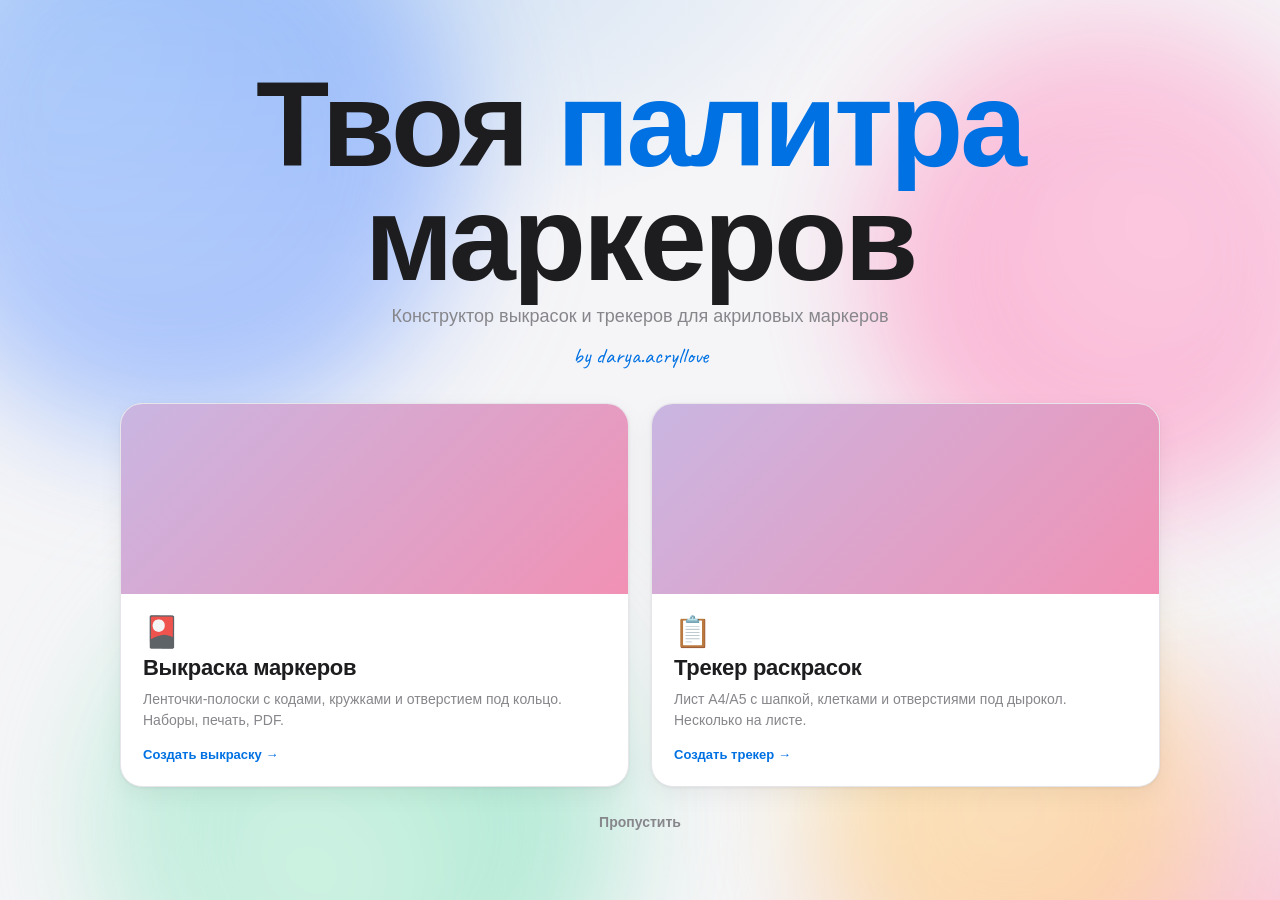
==== commit f32d252c: "Add files via upload" ====
--- a/index.html
+++ b/index.html
@@ -19,10 +19,11 @@
   <div class="blobs" aria-hidden="true">
     <span class="blob b1"></span><span class="blob b2"></span><span class="blob b3"></span><span class="blob b4"></span>
   </div>
+  <div class="floaties" id="floaties" aria-hidden="true"></div>
   <div class="welcome-inner">
     <div class="welcome-head">
-      <div class="welcome-logo">🎨 Palette Creator</div>
-      <div class="welcome-tag">Конструктор палитр и трекеров для акриловых маркеров</div>
+      <div class="welcome-logo">Твоя <span class="accent">палитра</span><br>маркеров</div>
+      <div class="welcome-tag">Конструктор выкрасок и трекеров для акриловых маркеров</div>
       <a class="welcome-by" href="https://www.instagram.com/darya.acryllove/" target="_blank" rel="noopener">by darya.acryllove</a>
     </div>
     <div class="welcome-cards">
@@ -327,6 +328,7 @@
           </select>
         </div>
         <div class="hint">💡 Печатайте <b>на A4 без полей</b> (кнопка PDF — уже без полей и колонтитулов). Разрежьте по пунктиру ✂ — получите готовые страницы A5 для блокнота. Обе страницы одинаковые: меняете настройки — меняются все.</div>
+        <label class="toggle" style="margin-top:8px"><input type="checkbox" id="tGuides"> Показать границы полей (пунктир) — только на превью</label>
       </div>
 
       <div class="card" id="tPaperWrap">
@@ -483,6 +485,25 @@
 
 <div class="toast" id="toast"></div>
 
+<div class="drawer-bg" id="drawerBg"></div>
+<aside class="drawer" id="importDrawer" aria-hidden="true">
+  <div class="drawer-head">
+    <h3>Импорт палитры</h3>
+    <button class="drawer-close" id="drawerClose" aria-label="Закрыть">✕</button>
+  </div>
+  <p class="hint">Вставьте JSON (из «Экспорт JSON») или строку из ссылки после <b>#p=</b>. Текущие данные будут заменены.</p>
+  <textarea id="drawerText" spellcheck="false" placeholder="Вставьте сюда JSON или код из ссылки…"></textarea>
+  <div class="drawer-actions">
+    <button class="btn primary wide" id="drawerImport">Импортировать</button>
+  </div>
+  <div class="drawer-sep"></div>
+  <p class="hint" style="margin-top:0">Быстрые действия:</p>
+  <div class="drawer-links">
+    <button class="btn wide" id="drawerShare">🔗 Поделиться ссылкой</button>
+    <button class="btn wide" id="drawerExport">⇩ Экспорт JSON</button>
+  </div>
+</aside>
+
 <div class="modal-bg" id="modalBg">
   <div class="modal">
     <h3 id="modalTitle">Импорт</h3>
--- a/css/styles.css
+++ b/css/styles.css
@@ -3,6 +3,8 @@
     --text:#1d1d1f; --muted:#86868b; --accent:#0071e3; --accent-h:#0077ed;
     --danger:#ff3b30; --radius:14px;
     --shadow:0 1px 3px rgba(0,0,0,.06), 0 8px 24px rgba(0,0,0,.05);
+    --head:-apple-system,BlinkMacSystemFont,"SF Pro Text","Segoe UI",Roboto,Helvetica,Arial,sans-serif;
+    --script:Caveat,cursive;
   }
   body[data-theme=dark]{
     --bg:#161617; --panel:#1d1d1f; --panel2:#2c2c2e; --line:#3a3a3c; --line2:#48484a;
@@ -259,7 +261,8 @@
   .welcome.show{display:flex;align-items:center;justify-content:center}
   .welcome-inner{width:min(1040px,92vw);padding:40px 0;text-align:center;animation:fadeUp .5s ease}
   .welcome-head{margin-bottom:30px}
-  .welcome-logo{font-size:clamp(30px,6vw,52px);font-weight:800;letter-spacing:-1px}
+  .welcome-logo{font-size:clamp(44px,11vw,120px);font-weight:800;letter-spacing:-3px;line-height:.95}
+  .welcome-logo .accent{color:var(--accent)}
   .welcome-tag{color:var(--muted);font-size:clamp(14px,2.4vw,18px);margin-top:8px}
   .welcome-by{display:inline-block;margin-top:10px;font-family:Caveat,cursive;font-size:22px;color:var(--accent);text-decoration:none}
   .welcome-cards{display:grid;grid-template-columns:1fr 1fr;gap:22px;margin-top:10px}
@@ -327,3 +330,41 @@
     background:linear-gradient(115deg,transparent,rgba(255,255,255,.5),transparent);
     transform:skewX(-22deg);transition:left .6s ease;pointer-events:none}
   #modeSeg button:hover::after{left:135%}
+
+  /* ===== парящие элементы приветствия ===== */
+  .floaties{position:absolute;inset:0;overflow:hidden;pointer-events:none;z-index:0}
+  .floatie{position:absolute;bottom:-8vh;opacity:0;will-change:transform,opacity;
+    animation:floatUp linear infinite}
+  @keyframes floatUp{
+    0%{transform:translateY(0) translateX(0) rotate(0deg);opacity:0}
+    8%{opacity:.9}
+    50%{transform:translateY(-58vh) translateX(var(--sway,20px)) rotate(180deg)}
+    92%{opacity:.9}
+    100%{transform:translateY(-116vh) translateX(0) rotate(360deg);opacity:0}
+  }
+  .floatie.dot{border-radius:50%}
+  @media (prefers-reduced-motion:reduce){.floatie{display:none}}
+
+  /* ===== выезжающая панель импорта ===== */
+  .drawer-bg{position:fixed;inset:0;background:rgba(0,0,0,.35);opacity:0;pointer-events:none;transition:.25s;z-index:60;backdrop-filter:blur(2px)}
+  .drawer-bg.show{opacity:1;pointer-events:auto}
+  .drawer{position:fixed;top:0;right:0;height:100%;width:min(440px,92vw);z-index:61;
+    background:var(--panel);box-shadow:-12px 0 40px rgba(0,0,0,.18);
+    transform:translateX(102%);transition:transform .32s cubic-bezier(.4,0,.2,1);
+    padding:20px;overflow-y:auto;display:flex;flex-direction:column;gap:12px}
+  .drawer.show{transform:none}
+  .drawer-head{display:flex;align-items:center;justify-content:space-between}
+  .drawer-head h3{margin:0;font-size:18px;font-weight:700}
+  .drawer-close{background:var(--panel2);border:none;width:32px;height:32px;border-radius:50%;cursor:pointer;color:var(--text);font-size:14px}
+  .drawer-close:hover{background:var(--line)}
+  .drawer textarea{width:100%;min-height:160px;resize:vertical;padding:10px 12px;
+    background:var(--panel2);border:1px solid var(--line);color:var(--text);border-radius:12px;
+    font-family:ui-monospace,Menlo,Consolas,monospace;font-size:12px;outline:none}
+  .drawer textarea:focus{border-color:var(--accent);box-shadow:0 0 0 3px color-mix(in srgb,var(--accent) 20%,transparent)}
+  .drawer-sep{height:1px;background:var(--line);margin:4px 0}
+  .drawer-links{display:flex;flex-direction:column;gap:8px}
+  @media print{.drawer,.drawer-bg{display:none!important}}
+
+  /* ===== разметка полей трекера (пунктир, только на превью) ===== */
+  .sheet.guides .tguide{outline:1px dashed var(--accent);outline-offset:2px}
+  @media print{.sheet.guides .tguide{outline:none!important}}
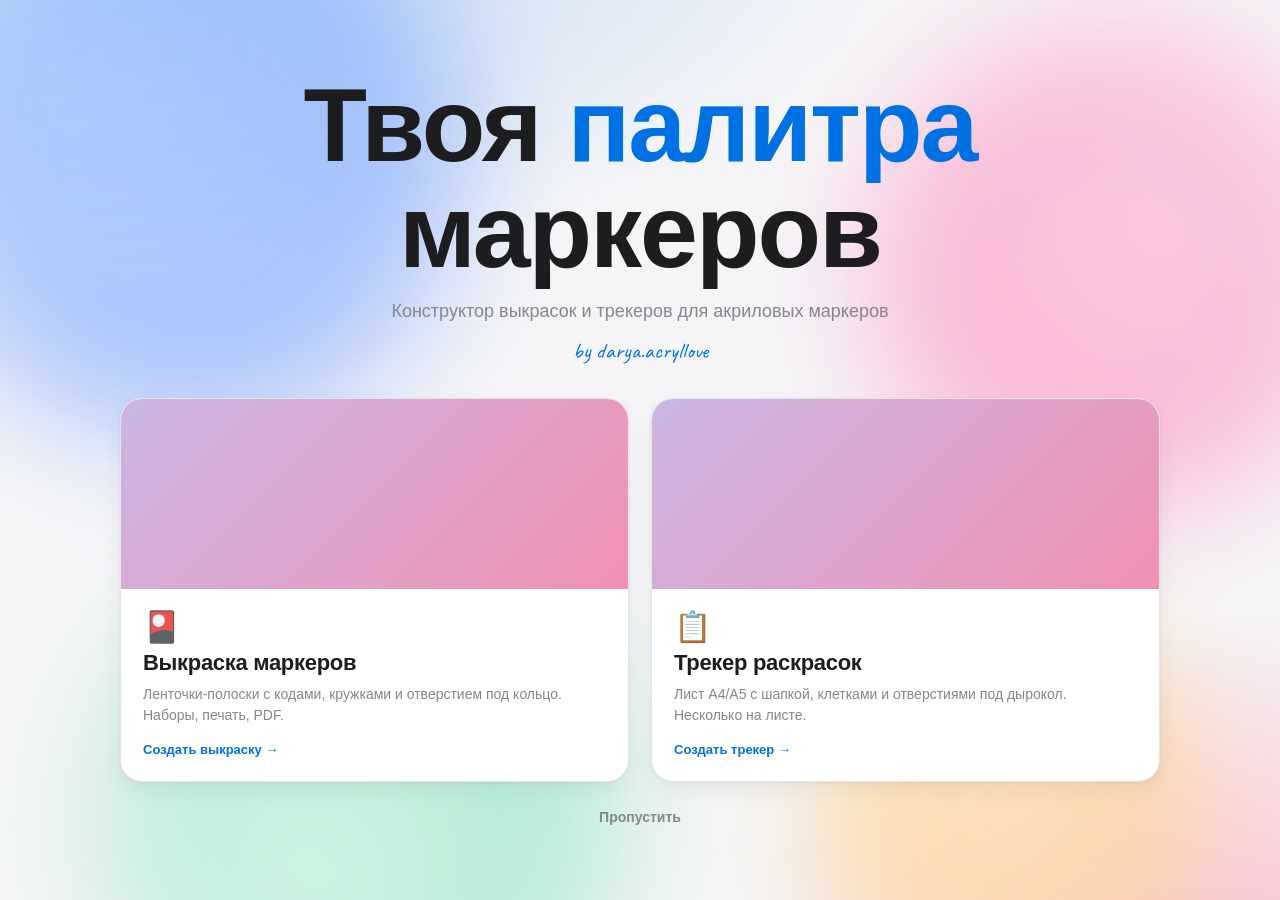
==== commit 5995102a: "Add files via upload" ====
--- a/index.html
+++ b/index.html
@@ -322,13 +322,14 @@
         <div class="field">
           <select id="tLayout">
             <option value="single">Одна страница</option>
-            <option value="2a5">2 × A5 на A4 — блокнот ✂ (рез по вертикали)</option>
+            <option value="2a5">2 × A5 на A4 — блокнот (рез по вертикали)</option>
             <option value="2a5v">2 × A5 на A4 — рез по горизонтали</option>
-            <option value="4a6">4 × A6 на A4 ✂</option>
+            <option value="4a6">4 × A6 на A4</option>
           </select>
         </div>
-        <div class="hint">💡 Печатайте <b>на A4 без полей</b> (кнопка PDF — уже без полей и колонтитулов). Разрежьте по пунктиру ✂ — получите готовые страницы A5 для блокнота. Обе страницы одинаковые: меняете настройки — меняются все.</div>
-        <label class="toggle" style="margin-top:8px"><input type="checkbox" id="tGuides"> Показать границы полей (пунктир) — только на превью</label>
+        <div class="hint">💡 Печатайте <b>на A4 без полей</b> (кнопка PDF — уже без полей и колонтитулов). Разрежьте по пунктиру — получите готовые страницы A5 для блокнота. Обе страницы одинаковые: меняете настройки — меняются все.</div>
+        <label class="toggle" style="margin-top:8px"><input type="checkbox" id="tCutLine"> Линия реза (пунктир между страницами)</label>
+        <label class="toggle"><input type="checkbox" id="tGuides"> Показать границы полей (пунктир) — только на превью</label>
       </div>
 
       <div class="card" id="tPaperWrap">
--- a/css/styles.css
+++ b/css/styles.css
@@ -261,7 +261,7 @@
   .welcome.show{display:flex;align-items:center;justify-content:center}
   .welcome-inner{width:min(1040px,92vw);padding:40px 0;text-align:center;animation:fadeUp .5s ease}
   .welcome-head{margin-bottom:30px}
-  .welcome-logo{font-size:clamp(44px,11vw,120px);font-weight:800;letter-spacing:-3px;line-height:.95}
+  .welcome-logo{font-size:clamp(40px,10vw,104px);font-weight:800;letter-spacing:-2px;line-height:1.02;margin-bottom:14px}
   .welcome-logo .accent{color:var(--accent)}
   .welcome-tag{color:var(--muted);font-size:clamp(14px,2.4vw,18px);margin-top:8px}
   .welcome-by{display:inline-block;margin-top:10px;font-family:Caveat,cursive;font-size:22px;color:var(--accent);text-decoration:none}
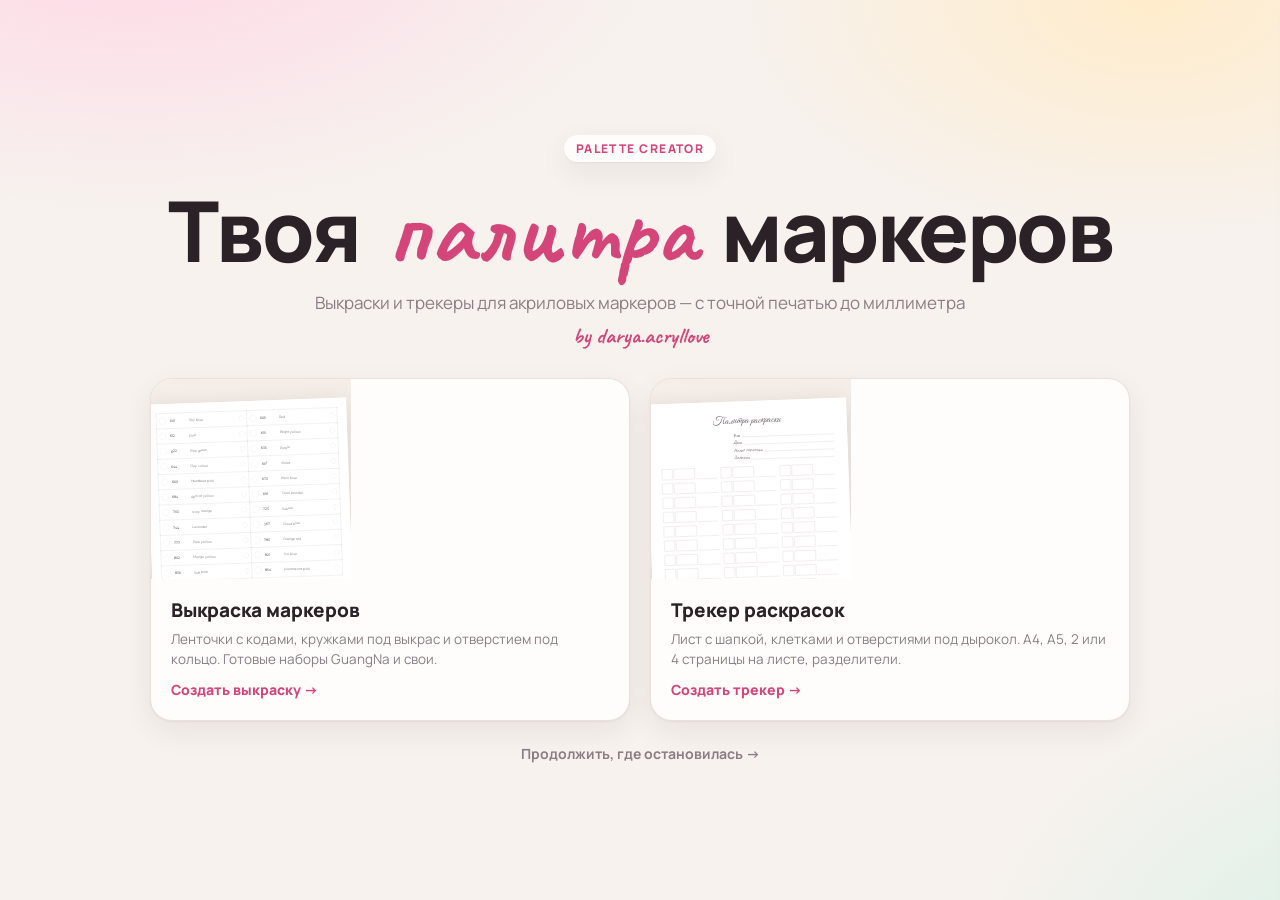
==== commit 3ca0e9d1: "Add files via upload" ====
--- a/index.html
+++ b/index.html
@@ -2,521 +2,129 @@
 <html lang="ru">
 <head>
 <meta charset="utf-8">
-<meta name="viewport" content="width=device-width, initial-scale=1">
+<meta name="viewport" content="width=device-width, initial-scale=1, viewport-fit=cover">
 <title>Palette Creator by darya.acryllove</title>
-<meta name="description" content="Palette Creator — конструктор разлиновки для выкраски акриловых маркеров: ленточки, наборы, печать и обмен палитрами.">
+<meta name="description" content="Palette Creator — конструктор выкрасок акриловых маркеров и трекеров раскрасок: точная печать в миллиметрах, готовые наборы маркеров, PDF.">
 <meta property="og:title" content="Palette Creator by darya.acryllove">
-<meta property="og:description" content="Конструктор разлиновки для выкраски акриловых маркеров">
+<meta property="og:description" content="Конструктор выкрасок акриловых маркеров с точной печатью">
+<meta name="theme-color" content="#f7f2ee">
 <link rel="icon" href="data:image/svg+xml,<svg xmlns=%22http://www.w3.org/2000/svg%22 viewBox=%220 0 100 100%22><text y=%22.9em%22 font-size=%2290%22>🎨</text></svg>">
 <link rel="preconnect" href="https://fonts.googleapis.com">
 <link rel="preconnect" href="https://fonts.gstatic.com" crossorigin>
-<link rel="stylesheet" href="https://fonts.googleapis.com/css2?family=Amatic+SC:wght@400;700&family=Bad+Script&family=Caveat:wght@400;700&family=Comfortaa:wght@400;700&family=Cormorant:wght@400;700&family=Dancing+Script:wght@400;700&family=Great+Vibes&family=Inter:wght@400;700&family=Jost:wght@400;700&family=Lora:wght@400;700&family=Manrope:wght@400;700&family=Marck+Script&family=Montserrat:wght@400;500;700&family=Neucha&family=Nunito:wght@400;700&family=Pacifico&family=Playfair+Display:wght@400;700&family=Rubik:wght@400;700&family=Unbounded:wght@400;700&display=swap">
-<style id="pageStyle">@page{size:A4 portrait;margin:0}</style>
+<link rel="stylesheet" href="https://fonts.googleapis.com/css2?family=Amatic+SC:wght@400;700&family=Bad+Script&family=Caveat:wght@400;700&family=Comfortaa:wght@400;700&family=Cormorant:ital,wght@0,400;0,700;1,400&family=Dancing+Script:wght@400;700&family=Great+Vibes&family=Inter:ital,wght@0,400;0,700;1,400&family=Jost:ital,wght@0,400;0,700;1,400&family=Lora:ital,wght@0,400;0,700;1,400&family=Manrope:wght@400;500;600;700;800&family=Marck+Script&family=Montserrat:ital,wght@0,400;0,500;0,700;1,400&family=Neucha&family=Nunito:ital,wght@0,400;0,700;1,400&family=Pacifico&family=Playfair+Display:ital,wght@0,400;0,700;1,400&family=Rubik:ital,wght@0,400;0,700;1,400&family=Unbounded:wght@400;700&display=swap">
+<style id="pageStyle">@page{size:210mm 297mm;margin:0}</style>
 <link rel="stylesheet" href="css/styles.css">
 </head>
 <body>
+
+<!-- ============ приветствие ============ -->
 <div id="welcome" class="welcome">
-  <div class="blobs" aria-hidden="true">
-    <span class="blob b1"></span><span class="blob b2"></span><span class="blob b3"></span><span class="blob b4"></span>
-  </div>
-  <div class="floaties" id="floaties" aria-hidden="true"></div>
   <div class="welcome-inner">
     <div class="welcome-head">
-      <div class="welcome-logo">Твоя <span class="accent">палитра</span><br>маркеров</div>
-      <div class="welcome-tag">Конструктор выкрасок и трекеров для акриловых маркеров</div>
+      <div class="welcome-kicker">Palette Creator</div>
+      <h1 class="welcome-logo">Твоя <span class="accent">палитра</span> маркеров</h1>
+      <p class="welcome-tag">Выкраски и трекеры для акриловых маркеров — с точной печатью до миллиметра</p>
       <a class="welcome-by" href="https://www.instagram.com/darya.acryllove/" target="_blank" rel="noopener">by darya.acryllove</a>
     </div>
     <div class="welcome-cards">
       <button class="wcard" data-choose="strips">
-        <span class="wcard-img" data-img="1560806863-6ccdecaf1dc5"></span>
+        <span class="wcard-img" id="wPrevStrips"></span>
         <span class="wcard-body">
-          <span class="wcard-emoji">🎴</span>
           <span class="wcard-title">Выкраска маркеров</span>
-          <span class="wcard-desc">Ленточки-полоски с кодами, кружками и отверстием под кольцо. Наборы, печать, PDF.</span>
+          <span class="wcard-desc">Ленточки с кодами, кружками под выкрас и отверстием под кольцо. Готовые наборы GuangNa и свои.</span>
           <span class="wcard-go">Создать выкраску →</span>
         </span>
       </button>
       <button class="wcard" data-choose="tracker">
-        <span class="wcard-img" data-img="1759984782139-2c747fc588be"></span>
+        <span class="wcard-img" id="wPrevTracker"></span>
         <span class="wcard-body">
-          <span class="wcard-emoji">📋</span>
           <span class="wcard-title">Трекер раскрасок</span>
-          <span class="wcard-desc">Лист A4/A5 с шапкой, клетками и отверстиями под дырокол. Несколько на листе.</span>
+          <span class="wcard-desc">Лист с шапкой, клетками и отверстиями под дырокол. A4, A5, 2 или 4 страницы на листе, разделители.</span>
           <span class="wcard-go">Создать трекер →</span>
         </span>
       </button>
     </div>
-    <button class="welcome-skip" id="welcomeSkip">Пропустить</button>
+    <button class="welcome-skip" id="welcomeSkip">Продолжить, где остановилась →</button>
   </div>
 </div>
-<header>
-  <h1><button class="home-btn" id="btnHome" title="На главную">🎨</button> Palette Creator</h1>
-  <a class="byline" href="https://www.instagram.com/darya.acryllove/" target="_blank" rel="noopener">by darya.acryllove</a>
+
+<!-- ============ шапка ============ -->
+<header class="topbar">
+  <button class="brand" id="btnHome" title="На главную">
+    <span class="brand-mark">🎨</span>
+    <span class="brand-text">Palette Creator<small>by darya.acryllove</small></span>
+  </button>
+  <div class="seg mode-seg" id="modeSeg">
+    <button data-v="strips">Выкраска</button>
+    <button data-v="tracker">Трекер</button>
+  </div>
   <span class="spacer"></span>
-  <button class="btn small ghost" id="btnTheme" title="Тема">🌙</button>
-  <button class="btn small" id="btnShare">Поделиться</button>
-  <button class="btn small" id="btnExport">JSON</button>
-  <button class="btn small" id="btnImport">Импорт</button>
-  <button class="btn small" id="btnPrint">Печать</button>
-  <button class="btn small primary" id="btnPdf" title="Печать без полей и колонтитулов — удобно с телефона">PDF</button>
+  <button class="icon-btn" id="btnTheme" title="Светлая / тёмная тема">◐</button>
+  <button class="btn ghost hide-sm" id="btnShare">Поделиться</button>
+  <button class="btn ghost hide-sm" id="btnData">Файл</button>
+  <button class="btn" id="btnPrint" title="Печать через браузер (Ctrl+P)">Печать</button>
+  <button class="btn primary" id="btnPdf" title="PDF точно в размер листа — удобно с телефона">PDF</button>
 </header>
 
 <div class="layout">
-  <aside class="sidebar">
-    <div class="seg" id="modeSeg" style="margin-bottom:12px">
-      <button data-v="strips">🎴 Разлиновка</button>
-      <button data-v="tracker">📋 Трекер</button>
-    </div>
-    <div class="tabs">
-      <button data-tab="markers" class="active">Маркеры</button>
-      <button data-tab="sets">Наборы</button>
-      <button data-tab="design">Дизайн</button>
-    </div>
-
-    <!-- MARKERS -->
-    <div class="tabpane" data-pane="markers">
-      <div class="card">
-        <h3>Добавить маркер</h3>
-        <div class="mk-add">
-          <input type="text" class="code" id="addCode" placeholder="Код">
-          <input type="text" id="addName" placeholder="Название">
-        </div>
-        <button class="btn primary wide" id="btnAdd">Добавить</button>
-        <div class="hint">Enter — тоже добавляет. Название остаётся — удобно набивать серию кодов подряд.</div>
-      </div>
-      <div class="card">
-        <h3>Добавить набор маркеров</h3>
-        <div class="field">
-          <input type="text" id="bulkName" placeholder="Название для всех (напр. Languo)">
-        </div>
-        <div class="field">
-          <textarea id="bulkCodes" rows="3" placeholder="Коды: B701, B702, G 202 или диапазон B701-750" style="resize:vertical"></textarea>
-        </div>
-        <button class="btn primary wide" id="btnBulk">Добавить все</button>
-        <div class="hint" id="bulkHint">Разделители: запятая или новая строка (коды с пробелами вроде «G 202» не разрезаются). Диапазоны: <b>701-750</b>, <b>B701-750</b>, <b>001-050</b> (нули сохраняются).</div>
-      </div>
-      <div class="card">
-        <h3>Список <span class="count" id="mkCount"></span>
-          <button class="btn danger small" id="btnClearMarkers" style="float:right">очистить</button>
-        </h3>
-        <div class="mklist" id="mklist"></div>
-      </div>
-    </div>
-
-    <!-- SETS -->
-    <div class="tabpane" data-pane="sets" style="display:none">
-      <div class="card">
-        <h3>Сохранить набор</h3>
-        <div class="field">
-          <input type="text" id="setName" placeholder="Производитель (напр. Grasp)">
-        </div>
-        <button class="btn primary wide" id="btnSaveSet">Сохранить текущий список</button>
-        <div class="hint">«Применить» — заменить список, «＋» — дописать к текущему.</div>
-      </div>
-      <div class="card">
-        <h3>Мои наборы <span class="count" id="setCount"></span></h3>
-        <div id="setlist"></div>
-      </div>
-    </div>
-
-    <!-- DESIGN -->
-    <div class="tabpane" data-pane="design" style="display:none">
-     <div id="stripsDesign">
-      <div class="card">
-        <h3>Лист</h3>
-        <div class="row">
-          <div class="field"><label>Формат</label>
-            <select id="dPaper">
-              <option value="A4">A4</option><option value="A5">A5</option><option value="Letter">Letter</option>
-            </select></div>
-          <div class="field"><label>Ориентация</label>
-            <select id="dOrient">
-              <option value="portrait">Книжная</option><option value="landscape">Альбомная</option>
-            </select></div>
-        </div>
-        <div class="row">
-          <div class="field"><label>Колонок <span class="rangeval" id="vCols"></span></label>
-            <input type="range" id="dCols" min="1" max="6" step="1"></div>
-          <div class="field"><label>Поля <span class="rangeval" id="vPad"></span></label>
-            <input type="range" id="dPad" min="0" max="30" step="1"></div>
-        </div>
-      </div>
-
-      <div class="card">
-        <h3>Ленточка</h3>
-        <div class="row">
-          <div class="field"><label>Высота <span class="rangeval" id="vRow"></span></label>
-            <input type="range" id="dRow" min="8" max="60" step="1"></div>
-          <div class="field"><label>Ширина <span class="rangeval" id="vStripW"></span></label>
-            <input type="range" id="dStripW" min="0" max="140" step="5"></div>
-        </div>
-        <div class="row">
-          <div class="field"><label>Зазор <span class="rangeval" id="vGap"></span></label>
-            <input type="range" id="dGap" min="0" max="10" step="1"></div>
-          <div class="field"><label>Углы <span class="rangeval" id="vCorner"></span></label>
-            <input type="range" id="dCorner" min="0" max="12" step="1"></div>
-        </div>
-        <label class="toggle"><input type="checkbox" id="dBorder"> Рамка</label>
-      </div>
-
-      <div class="card">
-        <h3>Текст</h3>
-        <div class="field"><label>Шрифт</label>
-          <select id="dFont">
-            <optgroup label="Современные">
-              <option value="Montserrat, Arial, sans-serif" style="font-family:Montserrat">Montserrat</option>
-              <option value="Inter, Arial, sans-serif" style="font-family:Inter">Inter</option>
-              <option value="Manrope, Arial, sans-serif" style="font-family:Manrope">Manrope</option>
-              <option value="Rubik, Arial, sans-serif" style="font-family:Rubik">Rubik</option>
-              <option value="Jost, Arial, sans-serif" style="font-family:Jost">Jost</option>
-              <option value="Nunito, Arial, sans-serif" style="font-family:Nunito">Nunito</option>
-              <option value="Comfortaa, Arial, sans-serif" style="font-family:Comfortaa">Comfortaa</option>
-              <option value="Unbounded, Arial, sans-serif" style="font-family:Unbounded">Unbounded</option>
-            </optgroup>
-            <optgroup label="Прописные и рукописные">
-              <option value="Caveat, cursive" style="font-family:Caveat">Caveat</option>
-              <option value="'Marck Script', cursive" style="font-family:'Marck Script'">Marck Script</option>
-              <option value="'Bad Script', cursive" style="font-family:'Bad Script'">Bad Script</option>
-              <option value="Neucha, cursive" style="font-family:Neucha">Neucha</option>
-              <option value="'Dancing Script', cursive" style="font-family:'Dancing Script'">Dancing Script</option>
-              <option value="'Great Vibes', cursive" style="font-family:'Great Vibes'">Great Vibes</option>
-              <option value="Pacifico, cursive" style="font-family:Pacifico">Pacifico</option>
-              <option value="'Amatic SC', cursive" style="font-family:'Amatic SC'">Amatic SC</option>
-            </optgroup>
-            <optgroup label="С засечками">
-              <option value="'Playfair Display', Georgia, serif" style="font-family:'Playfair Display'">Playfair Display</option>
-              <option value="Cormorant, Georgia, serif" style="font-family:Cormorant">Cormorant</option>
-              <option value="Lora, Georgia, serif" style="font-family:Lora">Lora</option>
-              <option value="Georgia, serif" style="font-family:Georgia">Georgia</option>
-              <option value="'Times New Roman', serif">Times</option>
-            </optgroup>
-            <optgroup label="Классические">
-              <option value="Arial, sans-serif">Arial</option>
-              <option value="Helvetica, Arial, sans-serif">Helvetica</option>
-              <option value="'Segoe UI', sans-serif">Segoe UI</option>
-              <option value="Verdana, sans-serif">Verdana</option>
-              <option value="'Trebuchet MS', sans-serif">Trebuchet</option>
-              <option value="'Courier New', monospace">Courier</option>
-            </optgroup>
-          </select></div>
-        <div class="field"><label>Размер <span class="rangeval" id="vFs"></span></label>
-          <input type="range" id="dFs" min="6" max="18" step="1"></div>
-        <div class="row">
-          <div class="field"><label>Сдвиг кода <span class="rangeval" id="vCodeIndent"></span></label>
-            <input type="range" id="dCodeIndent" min="0" max="120" step="1"></div>
-          <div class="field"><label>Сдвиг названия <span class="rangeval" id="vNameIndent"></span></label>
-            <input type="range" id="dNameIndent" min="0" max="120" step="1"></div>
-        </div>
-        <div class="row">
-          <div class="field"><label>Код</label>
-            <div class="chips">
-              <button class="chip" id="cCodeB" title="Жирный">B</button>
-              <button class="chip i" id="cCodeI" title="Курсив">I</button>
-            </div></div>
-          <div class="field"><label>Название</label>
-            <div class="chips">
-              <button class="chip" id="cNameB" title="Жирный">B</button>
-              <button class="chip i" id="cNameI" title="Курсив">I</button>
-            </div></div>
-        </div>
-        <div class="row" style="margin-top:8px">
-          <label class="toggle" style="margin:0"><input type="checkbox" id="dCode"> Код</label>
-          <label class="toggle" style="margin:0"><input type="checkbox" id="dNameShow"> Название</label>
-        </div>
-      </div>
-
-      <div class="card">
-        <h3>Кружки и кольцо</h3>
-        <div class="row">
-          <div class="field"><label>Кол-во <span class="rangeval" id="vSpots"></span></label>
-            <input type="range" id="dSpots" min="0" max="3" step="1"></div>
-          <div class="field"><label>Размер <span class="rangeval" id="vSpotSize"></span></label>
-            <input type="range" id="dSpotSize" min="4" max="20" step="1"></div>
-        </div>
-        <div class="row">
-          <div class="field"><label>Форма</label>
-            <select id="dSpotShape">
-              <option value="circle">Круг</option><option value="square">Квадрат</option>
-            </select></div>
-          <div class="field"><label>Сдвиг <span class="rangeval" id="vSpotIndent"></span></label>
-            <input type="range" id="dSpotIndent" min="0" max="60" step="1"></div>
-        </div>
-        <label class="toggle"><input type="checkbox" id="dRing"> Отверстие под кольцо</label>
-        <div class="row">
-          <div class="field"><label>Диаметр <span class="rangeval" id="vRingSize"></span></label>
-            <input type="range" id="dRingSize" min="2" max="8" step="1"></div>
-          <div class="field"><label>Сдвиг от края <span class="rangeval" id="vRingIndent"></span></label>
-            <input type="range" id="dRingIndent" min="0" max="60" step="1"></div>
-        </div>
-      </div>
-
-      <div class="card">
-        <h3>Полоска (линия)</h3>
-        <label class="toggle"><input type="checkbox" id="dLine"> Показать полоску</label>
-        <div class="field"><label>Сдвиг ← →</label>
-          <div style="display:flex;gap:8px;align-items:center">
-            <input type="range" id="dLineX" min="0" max="200" step="1" style="flex:1">
-            <input type="number" id="dLineXNum" min="0" max="200" style="width:62px;text-align:center">
-            <span style="color:var(--muted);font-size:12px">мм</span>
-          </div>
-        </div>
-        <div class="field"><label>Толщина <span class="rangeval" id="vLineW"></span></label>
-          <input type="range" id="dLineW" min="1" max="4" step="1"></div>
-      </div>
-
-      <div class="card">
-        <h3>Рисунок / паттерн</h3>
-        <input type="file" id="bgFile" accept="image/*" style="display:none">
-        <label style="font-size:12px;color:var(--muted);margin-bottom:6px;display:block">Готовые паттерны</label>
-        <div class="bg-gallery" id="bgPresets"></div>
-        <div id="bgEmpty">
-          <div class="bg-drop" id="bgDrop">📷 Загрузить свою картинку</div>
-        </div>
-        <div id="bgLoaded" style="display:none">
-          <img class="bg-thumb" id="bgThumb" alt="">
-          <div class="row" style="margin-top:8px">
-            <button class="btn small ghost" id="bgReplace">Заменить</button>
-            <button class="btn small danger" id="bgClear" style="flex:0 0 auto">Убрать</button>
-          </div>
-          <div class="field" style="margin-top:10px"><label>Режим</label>
-            <div class="seg" id="bgModeSeg">
-              <button data-v="sheet">На весь лист</button>
-              <button data-v="cell">На каждую полоску</button>
-            </div>
-          </div>
-          <div class="field"><label>Вписать</label>
-            <select id="dBgFit">
-              <option value="cover">Заполнить</option>
-              <option value="contain">Вместить</option>
-              <option value="tile">Замостить (паттерн)</option>
-              <option value="stretch">Растянуть</option>
-            </select></div>
-          <div class="field"><label>Прозрачность <span class="rangeval" id="vBgOpacity"></span></label>
-            <input type="range" id="dBgOpacity" min="0" max="100" step="1"></div>
-          <div class="field"><label>Размер <span class="rangeval" id="vBgSize"></span></label>
-            <input type="range" id="dBgSize" min="5" max="300" step="1"></div>
-          <div class="field"><label>Поворот <span class="rangeval" id="vBgRotate"></span></label>
-            <input type="range" id="dBgRotate" min="0" max="360" step="5"></div>
-          <div class="row">
-            <div class="field"><label>Позиция ↔ <span class="rangeval" id="vBgPosX"></span></label>
-              <input type="range" id="dBgPosX" min="0" max="100" step="1"></div>
-            <div class="field"><label>Позиция ↕ <span class="rangeval" id="vBgPosY"></span></label>
-              <input type="range" id="dBgPosY" min="0" max="100" step="1"></div>
-          </div>
-        </div>
-      </div>
-
-      <div class="card">
-        <h3>Цвета</h3>
-        <div class="row">
-          <div class="field"><label>Линии</label><input type="color" id="dLineColor"></div>
-          <div class="field"><label>Текст</label><input type="color" id="dTextColor"></div>
-        </div>
-        <button class="btn ghost small wide" id="btnResetDesign" style="margin-top:8px">↺ Сбросить дизайн</button>
-      </div>
-     </div>
-
-     <div id="trackerDesign" style="display:none">
-      <div class="card">
-        <h3>Раскладка на листе</h3>
-        <div class="field">
-          <select id="tLayout">
-            <option value="single">Одна страница</option>
-            <option value="2a5">2 × A5 на A4 — блокнот (рез по вертикали)</option>
-            <option value="2a5v">2 × A5 на A4 — рез по горизонтали</option>
-            <option value="4a6">4 × A6 на A4</option>
-          </select>
-        </div>
-        <div class="hint">💡 Печатайте <b>на A4 без полей</b> (кнопка PDF — уже без полей и колонтитулов). Разрежьте по пунктиру — получите готовые страницы A5 для блокнота. Обе страницы одинаковые: меняете настройки — меняются все.</div>
-        <label class="toggle" style="margin-top:8px"><input type="checkbox" id="tCutLine"> Линия реза (пунктир между страницами)</label>
-        <label class="toggle"><input type="checkbox" id="tGuides"> Показать границы полей (пунктир) — только на превью</label>
-      </div>
-
-      <div class="card" id="tPaperWrap">
-        <h3>Лист</h3>
-        <div class="row">
-          <div class="field"><label>Формат</label>
-            <select id="tPaper"><option value="A4">A4</option><option value="A5">A5</option><option value="Letter">Letter</option></select></div>
-          <div class="field"><label>Ориентация</label>
-            <select id="tOrient"><option value="portrait">Книжная</option><option value="landscape">Альбомная</option></select></div>
-        </div>
-        <div class="hint">Формат и ориентация действуют для раскладки «Одна страница».</div>
-      </div>
-
-      <div class="card">
-        <h3>Отступы от края</h3>
-        <div class="row">
-          <div class="field"><label>Сверху <span class="rangeval" id="vtPadTop"></span></label>
-            <input type="range" id="tPadTop" min="0" max="40" step="1"></div>
-          <div class="field"><label>Снизу <span class="rangeval" id="vtPadBottom"></span></label>
-            <input type="range" id="tPadBottom" min="0" max="40" step="1"></div>
-        </div>
-        <div class="row">
-          <div class="field"><label>Слева <span class="rangeval" id="vtPadLeft"></span></label>
-            <input type="range" id="tPadLeft" min="0" max="40" step="1"></div>
-          <div class="field"><label>Справа <span class="rangeval" id="vtPadRight"></span></label>
-            <input type="range" id="tPadRight" min="0" max="40" step="1"></div>
-        </div>
-        <div class="hint">Каждый отступ настраивается отдельно. Напр. увеличьте «Слева», чтобы освободить место под отверстия для дырокола.</div>
-      </div>
-
-      <div class="card">
-        <h3>Заголовок</h3>
-        <div class="field"><input type="text" id="tTitle" placeholder="Заголовок (напр. Палитра раскраски)"></div>
-        <div class="field"><input type="text" id="tSubtitle" placeholder="Подзаголовок (необязательно)"></div>
-        <div class="field"><label>Шрифт заголовка</label>
-          <select id="tTitleFont"></select></div>
-        <div class="row">
-          <div class="field"><label>Размер <span class="rangeval" id="vtTitleSize"></span></label>
-            <input type="range" id="tTitleSize" min="14" max="48" step="1"></div>
-          <div class="field"><label>Выравнивание</label>
-            <select id="tTitleAlign"><option value="center">По центру</option><option value="left">Слева</option><option value="right">Справа</option></select></div>
-        </div>
-      </div>
-
-      <div class="card">
-        <h3>Шапка</h3>
-        <label class="toggle"><input type="checkbox" id="tSticker"> Место под наклейку обложки</label>
-        <div class="field"><input type="text" id="tStickerText" placeholder="Подпись (Место для наклейки обложки)"></div>
-        <div class="row">
-          <div class="field"><label>Ширина <span class="rangeval" id="vtStickerW"></span></label>
-            <input type="range" id="tStickerW" min="20" max="190" step="1"></div>
-          <div class="field"><label>Высота <span class="rangeval" id="vtStickerH"></span></label>
-            <input type="range" id="tStickerH" min="15" max="240" step="1"></div>
-        </div>
-        <div class="field"><label>Поля (по одному на строку)</label>
-          <textarea id="tFields" rows="4" style="resize:vertical" placeholder="Тема&#10;Дата&#10;Номер страницы&#10;Заметки"></textarea></div>
-        <div class="field"><label>Шрифт полей</label>
-          <select id="tFieldFont"></select></div>
-        <div class="field"><label>Размер полей <span class="rangeval" id="vtFieldSize"></span></label>
-          <input type="range" id="tFieldSize" min="9" max="20" step="1"></div>
-      </div>
-
-      <div class="card">
-        <h3>Сетка клеток</h3>
-        <div class="row">
-          <div class="field"><label>Колонок <span class="rangeval" id="vtCols"></span></label>
-            <input type="range" id="tCols" min="1" max="8" step="1"></div>
-          <div class="field"><label>Рядов <span class="rangeval" id="vtRows"></span></label>
-            <input type="range" id="tRows" min="1" max="20" step="1"></div>
-        </div>
-        <div class="row">
-          <div class="field"><label>Квадрат: ширина <span class="rangeval" id="vtSqW"></span></label>
-            <input type="range" id="tSqW" min="3" max="50" step="1"></div>
-          <div class="field"><label>Квадрат: высота <span class="rangeval" id="vtSqH"></span></label>
-            <input type="range" id="tSqH" min="3" max="50" step="1"></div>
-        </div>
-        <div class="row">
-          <div class="field"><label>Прям.: ширина <span class="rangeval" id="vtRectW"></span></label>
-            <input type="range" id="tRectW" min="4" max="90" step="1"></div>
-          <div class="field"><label>Прям.: высота <span class="rangeval" id="vtRectH"></span></label>
-            <input type="range" id="tRectH" min="3" max="50" step="1"></div>
-        </div>
-        <div class="row">
-          <div class="field"><label>Зазор рядов <span class="rangeval" id="vtBoxGap"></span></label>
-            <input type="range" id="tBoxGap" min="0" max="10" step="1"></div>
-          <div class="field"><label>Скругление <span class="rangeval" id="vtBoxR"></span></label>
-            <input type="range" id="tBoxR" min="0" max="12" step="1"></div>
-        </div>
-        <div class="hint">Ширина и высота квадрата и прямоугольника — отдельно. Высота ряда = высшего элемента, всё выровнено по низу.</div>
-      </div>
-
-      <div class="card">
-        <h3>Отверстия для дырокола</h3>
-        <label class="toggle"><input type="checkbox" id="tPunch"> Отверстия под кольца / дырокол</label>
-        <div class="row">
-          <div class="field"><label>Кол-во <span class="rangeval" id="vtPunchN"></span></label>
-            <input type="range" id="tPunchN" min="2" max="8" step="1"></div>
-          <div class="field"><label>Сторона</label>
-            <select id="tPunchSide"><option value="left">Слева</option><option value="top">Сверху</option></select></div>
-        </div>
-        <div class="row">
-          <div class="field"><label>Диаметр <span class="rangeval" id="vtPunchD"></span></label>
-            <input type="range" id="tPunchD" min="3" max="9" step="1"></div>
-          <div class="field"><label>Отступ от края <span class="rangeval" id="vtPunchM"></span></label>
-            <input type="range" id="tPunchM" min="3" max="18" step="1"></div>
-        </div>
-        <div class="field"><label>Расстояние между отверстиями</label>
-          <select id="tPunchDist">
-            <option value="custom">Своё (мм, через запятую)</option>
-            <option value="even">Равномерно по краю</option>
-          </select></div>
-        <div class="field" id="tPunchGapsWrap"><label>Промежутки, мм</label>
-          <input type="text" id="tPunchGaps" placeholder="45, 65, 45"></div>
-        <div class="hint">Промежутки между соседними отверстиями по порядку. Для 4 отверстий стандарт A5 — <b>45, 65, 45</b>. Группа центрируется по краю.</div>
-      </div>
-
-      <div class="card">
-        <h3>Оформление</h3>
-        <div class="field"><label>Основной шрифт</label>
-          <select id="tFont"></select></div>
-        <div class="row">
-          <div class="field"><label>Линии</label><input type="color" id="tLineColor"></div>
-          <div class="field"><label>Текст</label><input type="color" id="tTextColor"></div>
-          <div class="field"><label>Акцент</label><input type="color" id="tAccent"></div>
-        </div>
-        <button class="btn ghost small wide" id="btnResetTracker" style="margin-top:8px">↺ Сбросить трекер</button>
-      </div>
-     </div>
-    </div>
+  <aside class="sidebar" id="sidebar">
+    <nav class="tabs" id="tabs"></nav>
+    <div id="panes"></div>
   </aside>
 
-  <main class="main">
-    <div>
-      <div class="toolbar">
-        <div class="zoomctl">
-          <button class="btn small" id="zoomOut">−</button>
-          <span id="zoomVal">70%</span>
-          <button class="btn small" id="zoomIn">＋</button>
-          <button class="btn small" id="zoomFit">по ширине</button>
-        </div>
-        <span class="zoomctl" id="pageInfo"></span>
+  <main class="main" id="main">
+    <div class="toolbar">
+      <div class="zoomctl">
+        <button class="icon-btn sm" id="zoomOut" title="Уменьшить">−</button>
+        <button class="zoomval" id="zoomVal" title="100% — реальный размер на экране">70%</button>
+        <button class="icon-btn sm" id="zoomIn" title="Увеличить">+</button>
+        <button class="btn ghost sm" id="zoomFit">По ширине</button>
       </div>
-      <div class="sheet-wrap" id="sheetWrap"></div>
+      <span class="pageinfo" id="pageInfo"></span>
+      <span class="cursor-mm" id="cursorMm"></span>
     </div>
+    <div class="warns" id="warns"></div>
+    <div class="sheet-wrap" id="sheetWrap"></div>
   </main>
 </div>
 
-<nav class="mobile-nav" id="mobileNav">
-  <button data-mtab="markers"><span class="ico">🖊️</span>Маркеры</button>
-  <button data-mtab="sets"><span class="ico">📚</span>Наборы</button>
-  <button data-mtab="design"><span class="ico">🎨</span>Дизайн</button>
-  <button data-mtab="preview"><span class="ico">👁️</span>Превью</button>
-</nav>
+<nav class="mobile-nav" id="mobileNav"></nav>
 
-<div class="toast" id="toast"></div>
+<!-- печать: сюда собираются страницы в точном размере (на экране скрыто) -->
+<div id="printRoot" aria-hidden="true"></div>
 
+<div class="toast" id="toast" role="status"></div>
+<input type="file" id="fileInput" style="display:none">
+
+<!-- выезжающая панель: файл / импорт -->
 <div class="drawer-bg" id="drawerBg"></div>
-<aside class="drawer" id="importDrawer" aria-hidden="true">
+<aside class="drawer" id="dataDrawer" aria-hidden="true">
   <div class="drawer-head">
-    <h3>Импорт палитры</h3>
-    <button class="drawer-close" id="drawerClose" aria-label="Закрыть">✕</button>
+    <h3>Файл и обмен</h3>
+    <button class="icon-btn" id="drawerClose" aria-label="Закрыть">✕</button>
   </div>
-  <p class="hint">Вставьте JSON (из «Экспорт JSON») или строку из ссылки после <b>#p=</b>. Текущие данные будут заменены.</p>
-  <textarea id="drawerText" spellcheck="false" placeholder="Вставьте сюда JSON или код из ссылки…"></textarea>
-  <div class="drawer-actions">
-    <button class="btn primary wide" id="drawerImport">Импортировать</button>
+  <div class="drawer-links">
+    <button class="btn wide" id="drShare">🔗 Поделиться ссылкой</button>
+    <button class="btn wide" id="drExport">⇩ Сохранить проект (JSON)</button>
+    <button class="btn wide" id="drOpen">⇧ Открыть проект из файла</button>
   </div>
   <div class="drawer-sep"></div>
-  <p class="hint" style="margin-top:0">Быстрые действия:</p>
-  <div class="drawer-links">
-    <button class="btn wide" id="drawerShare">🔗 Поделиться ссылкой</button>
-    <button class="btn wide" id="drawerExport">⇩ Экспорт JSON</button>
-  </div>
+  <p class="hint">Или вставьте JSON проекта или ссылку/код после <b>#p=</b>. Текущие маркеры и настройки будут заменены.</p>
+  <textarea id="drawerText" spellcheck="false" placeholder="Вставьте JSON или ссылку…"></textarea>
+  <button class="btn primary wide" id="drawerImport" style="margin-top:10px">Импортировать</button>
 </aside>
 
+<!-- модальное окно -->
 <div class="modal-bg" id="modalBg">
-  <div class="modal">
-    <h3 id="modalTitle">Импорт</h3>
-    <p class="hint" id="modalHint" style="margin-top:0"></p>
-    <textarea id="modalText" spellcheck="false"></textarea>
-    <div class="foot">
-      <button class="btn" id="modalCancel">Закрыть</button>
-      <button class="btn primary" id="modalOk">OK</button>
-    </div>
+  <div class="modal" role="dialog" aria-modal="true">
+    <h3 id="modalTitle"></h3>
+    <div id="modalBody"></div>
+    <div class="foot" id="modalFoot"></div>
   </div>
 </div>
 
+<script src="js/presets.js"></script>
+<script src="js/engine.js"></script>
 <script src="js/app.js"></script>
 </body>
 </html>
--- a/css/styles.css
+++ b/css/styles.css
@@ -1,370 +1,285 @@
-  :root{
-    --bg:#f5f5f7; --panel:#ffffff; --panel2:#f2f2f7; --line:#e5e5ea; --line2:#d2d2d7;
-    --text:#1d1d1f; --muted:#86868b; --accent:#0071e3; --accent-h:#0077ed;
-    --danger:#ff3b30; --radius:14px;
-    --shadow:0 1px 3px rgba(0,0,0,.06), 0 8px 24px rgba(0,0,0,.05);
-    --head:-apple-system,BlinkMacSystemFont,"SF Pro Text","Segoe UI",Roboto,Helvetica,Arial,sans-serif;
-    --script:Caveat,cursive;
-  }
-  body[data-theme=dark]{
-    --bg:#161617; --panel:#1d1d1f; --panel2:#2c2c2e; --line:#3a3a3c; --line2:#48484a;
-    --text:#f5f5f7; --muted:#98989d; --accent:#0a84ff; --accent-h:#3395ff;
-    --danger:#ff453a;
-    --shadow:0 1px 3px rgba(0,0,0,.4), 0 8px 24px rgba(0,0,0,.35);
-  }
-  *{box-sizing:border-box}
-  html,body{margin:0;height:100%}
-  body{
-    background:var(--bg);color:var(--text);
-    font:14px/1.5 -apple-system,BlinkMacSystemFont,"SF Pro Text","Segoe UI",Roboto,Helvetica,Arial,sans-serif;
-    display:flex;flex-direction:column;height:100vh;overflow:hidden;
-    -webkit-font-smoothing:antialiased;
-  }
-  header{
-    display:flex;align-items:center;gap:12px;padding:12px 20px;
-    background:var(--panel);border-bottom:1px solid var(--line);flex:0 0 auto;
-  }
-  header h1{font-size:17px;margin:0;font-weight:700;letter-spacing:-.2px}
-  header .byline{
-    color:var(--muted);font-size:12px;text-decoration:none;font-style:italic;
-    font-family:Caveat,cursive;font-size:16px;transition:color .2s;
-  }
-  header .byline:hover{color:var(--accent)}
-  header .spacer{flex:1}
-  .layout{flex:1;display:flex;min-height:0}
-  .sidebar{
-    width:330px;flex:0 0 330px;background:var(--panel);border-right:1px solid var(--line);
-    overflow-y:auto;padding:16px;
-  }
-  .main{flex:1;overflow:auto;background:var(--bg);padding:24px;display:flex;justify-content:center;align-items:flex-start}
-
-  /* segmented tabs */
-  .tabs{display:flex;background:var(--panel2);border-radius:10px;padding:3px;margin-bottom:16px}
-  .tabs button{
-    flex:1;padding:7px 4px;border:none;background:transparent;border-radius:8px;
-    color:var(--muted);cursor:pointer;font-size:13px;font-weight:600;transition:.15s;
-  }
-  .tabs button.active{background:var(--panel);color:var(--text);box-shadow:0 1px 4px rgba(0,0,0,.12)}
-  body[data-theme=dark] .tabs button.active{background:#48484a}
-
-  .card{background:var(--panel2);border-radius:var(--radius);padding:14px;margin-bottom:12px}
-  .card h3{margin:0 0 10px;font-size:13px;font-weight:700;letter-spacing:-.1px}
-  .field{margin-bottom:10px}
-  .field:last-child{margin-bottom:0}
-  .field label{display:block;font-size:12px;color:var(--muted);margin-bottom:4px}
-  .row{display:flex;gap:8px}
-  .row>*{flex:1}
-  input,select,textarea,button{font-family:inherit;font-size:13px}
-  input[type=text],input[type=number],select,textarea{
-    width:100%;padding:8px 10px;background:var(--panel);border:1px solid var(--line);
-    color:var(--text);border-radius:10px;outline:none;appearance:none;-webkit-appearance:none;
-  }
-  select{background-image:url('data:image/svg+xml;utf8,<svg xmlns="http://www.w3.org/2000/svg" width="10" height="6" viewBox="0 0 10 6"><path d="M1 1l4 4 4-4" stroke="%2386868b" stroke-width="1.6" fill="none" stroke-linecap="round"/></svg>');background-repeat:no-repeat;background-position:right 10px center;padding-right:26px}
-  input:focus,select:focus,textarea:focus{border-color:var(--accent);box-shadow:0 0 0 3px color-mix(in srgb,var(--accent) 20%,transparent)}
-  input[type=color]{width:100%;height:34px;padding:2px;background:var(--panel);border:1px solid var(--line);border-radius:10px}
-  /* Apple-style sliders */
-  input[type=range]{
-    -webkit-appearance:none;appearance:none;width:100%;height:22px;
-    background:transparent;margin:0;--fill:50%;
-  }
-  input[type=range]::-webkit-slider-runnable-track{
-    height:4px;border-radius:2px;
-    background:linear-gradient(to right,var(--accent) var(--fill),var(--line2) var(--fill));
-  }
-  input[type=range]::-webkit-slider-thumb{
-    -webkit-appearance:none;appearance:none;width:18px;height:18px;border-radius:50%;
-    background:#fff;margin-top:-7px;cursor:pointer;
-    box-shadow:0 0 1px rgba(0,0,0,.15), 0 1px 4px rgba(0,0,0,.3);
-    border:none;
-  }
-  input[type=range]::-moz-range-track{height:4px;border-radius:2px;background:var(--line2)}
-  input[type=range]::-moz-range-progress{height:4px;border-radius:2px;background:var(--accent)}
-  input[type=range]::-moz-range-thumb{
-    width:18px;height:18px;border-radius:50%;background:#fff;border:none;cursor:pointer;
-    box-shadow:0 0 1px rgba(0,0,0,.15), 0 1px 4px rgba(0,0,0,.3);
-  }
-  .btn{
-    display:inline-flex;align-items:center;justify-content:center;gap:6px;
-    padding:8px 14px;border-radius:999px;border:1px solid var(--line2);
-    background:var(--panel);color:var(--text);cursor:pointer;font-weight:600;transition:.15s;
-  }
-  .btn:hover{border-color:var(--accent);color:var(--accent)}
-  .btn.primary{background:var(--accent);border-color:var(--accent);color:#fff}
-  .btn.primary:hover{background:var(--accent-h);color:#fff}
-  .btn.danger{color:var(--danger);border-color:transparent;background:transparent;padding:6px}
-  .btn.ghost{background:transparent}
-  .btn.small{padding:5px 10px;font-size:12px}
-  .btn.wide{width:100%;border-radius:10px}
-  .rangeval{font-size:12px;color:var(--muted);float:right}
-  .toggle{display:flex;align-items:center;gap:8px;margin-bottom:8px;cursor:pointer;user-select:none;font-size:13px}
-  .toggle input{width:16px;height:16px;accent-color:var(--accent)}
-
-  /* B / I chips */
-  .chips{display:flex;gap:6px}
-  .chip{
-    width:34px;height:30px;border-radius:8px;border:1px solid var(--line);
-    background:var(--panel);color:var(--muted);cursor:pointer;font-weight:700;
-  }
-  .chip.i{font-style:italic;font-weight:400;font-family:Georgia,serif}
-  .chip.on{background:var(--accent);border-color:var(--accent);color:#fff}
-
-  /* marker list */
-  .mk-add{display:flex;gap:6px;margin-bottom:10px}
-  .mk-add input{flex:1;min-width:60px}
-  .mk-add input.code{flex:0 0 74px}
-  .mk-add input.color{flex:0 0 40px;padding:2px}
-  .mklist{display:flex;flex-direction:column;gap:6px}
-  .mkitem{display:flex;align-items:center;gap:8px;padding:7px 10px;background:var(--panel2);border-radius:10px}
-  .mkitem .sw{width:20px;height:20px;border-radius:50%;flex:0 0 auto;border:1px solid rgba(0,0,0,.12)}
-  .mkitem .code{font-weight:600;font-size:12px;min-width:52px;cursor:text;border-radius:6px;padding:2px 4px}
-  .mkitem .name{color:var(--muted);font-size:12px;flex:1;overflow:hidden;text-overflow:ellipsis;white-space:nowrap;cursor:text;border-radius:6px;padding:2px 4px}
-  .mkitem .code:hover,.mkitem .name:hover{background:var(--panel);box-shadow:inset 0 0 0 1px var(--line)}
-  .mkitem input.edit{padding:2px 6px;font-size:12px;border-radius:6px;width:100%;min-width:40px}
-  .cell .c-code,.cell .c-name{cursor:text}
-  .cell .c-code:hover,.cell .c-name:hover{outline:1.5px dashed var(--accent);outline-offset:2px;border-radius:3px}
-  .cell [contenteditable=true]{outline:1.5px solid var(--accent);outline-offset:2px;border-radius:3px;min-width:10px}
-  .mkitem .grip{cursor:grab;color:var(--muted);opacity:.5}
-  .mkitem.drag{opacity:.4}
-  .count{color:var(--muted);font-size:12px;font-weight:400;margin-left:4px}
-
-  /* sets */
-  .setitem{padding:12px;background:var(--panel2);border-radius:var(--radius);margin-bottom:8px}
-  .setitem .top{display:flex;align-items:center;gap:8px}
-  .setitem .nm{font-weight:600;flex:1}
-  .setitem .meta{color:var(--muted);font-size:11px;margin-top:2px}
-  .setitem .acts{display:flex;gap:6px;margin-top:10px}
-
-  .hint{color:var(--muted);font-size:11px;margin-top:6px;line-height:1.45}
-
-  /* preview sheet */
-  .sheet{background:#fff;color:#111;box-shadow:var(--shadow);border-radius:2px;margin:0 auto}
-  .sheet+.sheet{margin-top:28px}
-  .sheet-wrap{transform-origin:top center}
-  .grid{display:grid;align-content:start;justify-content:start}
-  .cell{display:flex;align-items:center;gap:8px;padding:6px 10px;overflow:hidden}
-  .cell .spots{display:flex;gap:6px;align-items:center;flex:0 0 auto}
-  .cell .txt{flex:1;min-width:0}
-  .cell .c-name{color:#777}
-  .cell .ring{flex:0 0 auto}
-  .sheet-bg{position:absolute;inset:0;z-index:0;pointer-events:none}
-  .cell-bg{position:absolute;inset:0;z-index:0;pointer-events:none;border-radius:inherit}
-  .empty-note{color:#999;text-align:center;padding:40px;font-size:13px}
-  .bg-drop{
-    border:1.5px dashed var(--line2);border-radius:12px;padding:14px;text-align:center;
-    color:var(--muted);font-size:12px;cursor:pointer;transition:.18s;
-  }
-  .bg-drop:hover{border-color:var(--accent);color:var(--accent)}
-  .bg-thumb{width:100%;height:80px;object-fit:contain;border-radius:10px;background:var(--panel);border:1px solid var(--line)}
-  .seg{display:flex;background:var(--panel);border:1px solid var(--line);border-radius:10px;padding:2px;gap:2px}
-  .seg button{flex:1;border:none;background:transparent;color:var(--muted);border-radius:8px;padding:7px 4px;font-size:12px;font-weight:600;cursor:pointer;transition:.15s}
-  .seg button.on{background:var(--accent);color:#fff}
-  .bg-gallery{display:grid;grid-template-columns:repeat(auto-fill,minmax(46px,1fr));gap:6px;margin-bottom:10px}
-  .bg-gallery button{
-    height:46px;border:1px solid var(--line);border-radius:10px;cursor:pointer;
-    background-color:#fff;background-repeat:repeat;background-position:center;padding:0;transition:.15s;
-  }
-  .bg-gallery button:hover{border-color:var(--accent);transform:scale(1.06)}
-  .bg-gallery button.on{border-color:var(--accent);box-shadow:0 0 0 2px color-mix(in srgb,var(--accent) 35%,transparent)}
-
-  .toolbar{display:flex;gap:10px;margin-bottom:14px;flex-wrap:wrap;justify-content:center;align-items:center}
-  .zoomctl{display:flex;align-items:center;gap:8px;color:var(--muted);font-size:12px}
-
-  .toast{
-    position:fixed;bottom:20px;left:50%;transform:translateX(-50%);
-    background:var(--panel);border:1px solid var(--line);color:var(--text);
-    padding:10px 18px;border-radius:999px;box-shadow:var(--shadow);
-    opacity:0;transition:.25s;pointer-events:none;z-index:50;font-weight:600;font-size:13px;
-  }
-  .toast.show{opacity:1;bottom:30px}
-
-  /* modal */
-  .modal-bg{position:fixed;inset:0;background:rgba(0,0,0,.35);display:none;align-items:center;justify-content:center;z-index:40;backdrop-filter:blur(2px)}
-  .modal-bg.show{display:flex}
-  .modal{background:var(--panel);border-radius:18px;padding:20px;width:520px;max-width:92vw;box-shadow:var(--shadow)}
-  .modal h3{margin:0 0 10px;font-size:16px}
-  .modal textarea{height:120px;resize:vertical;font-family:ui-monospace,Menlo,Consolas,monospace;font-size:12px}
-  .modal .foot{display:flex;justify-content:flex-end;gap:8px;margin-top:14px}
-
-  /* mobile bottom nav (hidden on desktop) */
-  .mobile-nav{
-    display:none;position:fixed;left:0;right:0;bottom:0;z-index:30;
-    background:var(--panel);border-top:1px solid var(--line);
-    padding:6px 8px calc(6px + env(safe-area-inset-bottom));
-  }
-  .mobile-nav button{
-    flex:1;border:none;background:transparent;color:var(--muted);cursor:pointer;
-    display:flex;flex-direction:column;align-items:center;gap:2px;
-    font-size:11px;font-weight:600;padding:6px 2px;border-radius:10px;
-  }
-  .mobile-nav button .ico{font-size:20px;line-height:1}
-  .mobile-nav button.active{color:var(--accent)}
-
-  @media (max-width:800px){
-    body{height:100dvh}
-    header{padding:8px 10px;gap:8px;flex-wrap:wrap}
-    header h1{font-size:15px}
-    header .byline{font-size:14px}
-    .layout{flex-direction:column}
-    .sidebar{width:100%;flex:1;border-right:none;padding:12px;padding-bottom:86px;display:none}
-    .main{display:none;padding:12px 8px 86px}
-    body:not([data-mview=preview]) .sidebar{display:block}
-    body[data-mview=preview] .main{display:flex}
-    .tabs{display:none}
-    .mobile-nav{display:flex}
-    input[type=text],input[type=number],select,textarea{font-size:16px}
-    .btn{padding:9px 14px}
-    .btn.small{padding:7px 12px;font-size:13px}
-    .toolbar{position:sticky;top:0;z-index:5;background:var(--bg);padding:6px 0;margin-bottom:8px}
-    .mkitem .code{min-width:64px}
-    .chip{width:40px;height:36px}
-  }
-
-  /* animations */
-  @keyframes fadeUp{from{opacity:0;transform:translateY(8px)}to{opacity:1;transform:none}}
-  @keyframes pop{from{opacity:0;transform:scale(.94)}to{opacity:1;transform:scale(1)}}
-  .tabpane{animation:fadeUp .28s ease}
-  .mkitem{animation:fadeUp .22s ease}
-  .setitem{animation:fadeUp .22s ease}
-  .modal{animation:pop .22s ease}
-  .btn{transition:border-color .18s,color .18s,background .18s,transform .12s}
-  .btn:active{transform:scale(.96)}
-  .chip{transition:background .18s,color .18s,border-color .18s,transform .12s}
-  .chip:active{transform:scale(.92)}
-  .tabs button{transition:background .2s,color .2s,box-shadow .2s}
-  .mkitem{transition:background .18s}
-  .mkitem:hover{background:var(--line)}
-  input[type=range]::-webkit-slider-thumb{transition:transform .15s}
-  input[type=range]:active::-webkit-slider-thumb{transform:scale(1.15)}
-  .card{transition:box-shadow .25s}
-  .card:hover{box-shadow:0 2px 12px rgba(0,0,0,.06)}
-  body[data-theme=dark] .card:hover{box-shadow:0 2px 12px rgba(0,0,0,.35)}
-
-  @media print{
-    body{display:block;height:auto;overflow:visible;background:#fff}
-    header,.sidebar,.toolbar,.toast,.modal-bg,.mobile-nav{display:none!important}
-    .main{display:block!important}
-    .main{padding:0;display:block;overflow:visible;background:#fff}
-    .sheet{box-shadow:none;border-radius:0;width:auto!important;height:auto!important;margin:0!important;break-after:page}
-    .sheet:last-child{break-after:auto}
-    .sheet-wrap{transform:none!important}
-    .cell{break-inside:avoid;page-break-inside:avoid}
-  }
-
-  /* ===== welcome / landing ===== */
-  .home-btn{background:none;border:none;cursor:pointer;font-size:18px;padding:0;line-height:1}
-  .welcome{position:fixed;inset:0;z-index:100;display:none;overflow:auto;
-    background:
-      radial-gradient(1200px 600px at 15% -10%, color-mix(in srgb,var(--accent) 22%,transparent), transparent 60%),
-      radial-gradient(1000px 700px at 100% 110%, #ff8fb388, transparent 55%),
-      var(--bg);
-  }
-  .welcome.show{display:flex;align-items:center;justify-content:center}
-  .welcome-inner{width:min(1040px,92vw);padding:40px 0;text-align:center;animation:fadeUp .5s ease}
-  .welcome-head{margin-bottom:30px}
-  .welcome-logo{font-size:clamp(40px,10vw,104px);font-weight:800;letter-spacing:-2px;line-height:1.02;margin-bottom:14px}
-  .welcome-logo .accent{color:var(--accent)}
-  .welcome-tag{color:var(--muted);font-size:clamp(14px,2.4vw,18px);margin-top:8px}
-  .welcome-by{display:inline-block;margin-top:10px;font-family:Caveat,cursive;font-size:22px;color:var(--accent);text-decoration:none}
-  .welcome-cards{display:grid;grid-template-columns:1fr 1fr;gap:22px;margin-top:10px}
-  @media (max-width:760px){.welcome-cards{grid-template-columns:1fr}}
-  .wcard{position:relative;display:block;text-align:left;border:1px solid var(--line);border-radius:22px;
-    overflow:hidden;background:var(--panel);cursor:pointer;padding:0;color:var(--text);
-    box-shadow:var(--shadow);transition:transform .2s,box-shadow .2s,border-color .2s}
-  .wcard:hover{transform:translateY(-6px);box-shadow:0 18px 50px rgba(0,0,0,.16);border-color:var(--accent)}
-  .wcard-img{display:block;height:190px;background-size:cover;background-position:center;
-    background-image:linear-gradient(135deg,#c9b6e2,#f191b4)}
-  .wcard-body{display:block;padding:20px 22px 24px}
-  .wcard-emoji{font-size:30px}
-  .wcard-title{display:block;font-size:22px;font-weight:750;margin-top:6px;letter-spacing:-.3px}
-  .wcard-desc{display:block;color:var(--muted);font-size:14px;margin-top:8px;line-height:1.5}
-  .wcard-go{display:inline-block;margin-top:16px;font-weight:650;color:var(--accent)}
-  .welcome-skip{margin-top:26px;background:none;border:none;color:var(--muted);cursor:pointer;font-size:14px;font-weight:600}
-  .welcome-skip:hover{color:var(--text)}
-  @media print{.welcome{display:none!important}}
-
-  /* ===== mode switcher (Разлиновка / Трекер) ===== */
-  #modeSeg{padding:4px;border-radius:12px;background:var(--panel2);border:1px solid var(--line)}
-  #modeSeg button{padding:10px 6px;font-size:13px;border-radius:9px;display:flex;flex-direction:column;gap:2px;line-height:1.2}
-  #modeSeg button.on{background:var(--accent);color:#fff;box-shadow:0 2px 8px color-mix(in srgb,var(--accent) 40%,transparent)}
-
-  /* ===== фон-блобы приветствия ===== */
-  .welcome{position:fixed}
-  .blobs{position:absolute;inset:0;overflow:hidden;pointer-events:none;z-index:0}
-  .blob{position:absolute;border-radius:50%;filter:blur(60px);opacity:.55;mix-blend-mode:multiply}
-  body[data-theme=dark] .blob{mix-blend-mode:screen;opacity:.4}
-  .blob.b1{width:44vw;height:44vw;left:-8vw;top:-10vw;background:radial-gradient(circle at 30% 30%,#8ab6ff,#5b8cff);animation:drift 22s ease-in-out infinite}
-  .blob.b2{width:38vw;height:38vw;right:-6vw;top:2vw;background:radial-gradient(circle at 60% 40%,#ffa9d0,#ff6fae);animation:drift 26s ease-in-out infinite reverse}
-  .blob.b3{width:40vw;height:40vw;left:8vw;bottom:-14vw;background:radial-gradient(circle at 40% 60%,#b8f0d8,#54d6a6);animation:drift 30s ease-in-out infinite}
-  .blob.b4{width:30vw;height:30vw;right:6vw;bottom:-8vw;background:radial-gradient(circle at 50% 50%,#ffe0a3,#ffc24d);animation:drift 24s ease-in-out infinite reverse}
-  .welcome-inner{position:relative;z-index:1}
-  @keyframes drift{
-    0%{transform:translate(0,0) scale(1)}
-    33%{transform:translate(4vw,3vh) scale(1.08)}
-    66%{transform:translate(-3vw,-2vh) scale(.96)}
-    100%{transform:translate(0,0) scale(1)}
-  }
-  @media (prefers-reduced-motion:reduce){.blob{animation:none}}
-
-  /* ===== блик стекла (glare) на кнопках и карточках ===== */
-  .btn{position:relative;overflow:hidden;isolation:isolate}
-  .btn::after{content:"";position:absolute;top:-50%;left:-80%;width:45%;height:200%;
-    background:linear-gradient(115deg,transparent,rgba(255,255,255,.55),transparent);
-    transform:skewX(-22deg);transition:left .55s ease;pointer-events:none;z-index:2}
-  .btn:hover::after{left:135%}
-  body[data-theme=dark] .btn::after{background:linear-gradient(115deg,transparent,rgba(255,255,255,.28),transparent)}
-
-  .wcard{isolation:isolate}
-  .wcard::after{content:"";position:absolute;top:-60%;left:-90%;width:55%;height:220%;
-    background:linear-gradient(115deg,transparent,rgba(255,255,255,.5),transparent);
-    transform:skewX(-22deg);transition:left .7s ease;pointer-events:none;z-index:3}
-  .wcard:hover::after{left:150%}
-  .wcard-img{transition:transform .6s ease}
-  .wcard:hover .wcard-img{transform:scale(1.06)}
-  .wcard-go{transition:transform .25s ease}
-  .wcard:hover .wcard-go{transform:translateX(4px)}
-
-  /* мягкое свечение карточек трекера/маркеров при наведении */
-  .card{position:relative}
-  #modeSeg button{position:relative;overflow:hidden;isolation:isolate}
-  #modeSeg button::after{content:"";position:absolute;top:-50%;left:-80%;width:45%;height:200%;
-    background:linear-gradient(115deg,transparent,rgba(255,255,255,.5),transparent);
-    transform:skewX(-22deg);transition:left .6s ease;pointer-events:none}
-  #modeSeg button:hover::after{left:135%}
-
-  /* ===== парящие элементы приветствия ===== */
-  .floaties{position:absolute;inset:0;overflow:hidden;pointer-events:none;z-index:0}
-  .floatie{position:absolute;bottom:-8vh;opacity:0;will-change:transform,opacity;
-    animation:floatUp linear infinite}
-  @keyframes floatUp{
-    0%{transform:translateY(0) translateX(0) rotate(0deg);opacity:0}
-    8%{opacity:.9}
-    50%{transform:translateY(-58vh) translateX(var(--sway,20px)) rotate(180deg)}
-    92%{opacity:.9}
-    100%{transform:translateY(-116vh) translateX(0) rotate(360deg);opacity:0}
-  }
-  .floatie.dot{border-radius:50%}
-  @media (prefers-reduced-motion:reduce){.floatie{display:none}}
-
-  /* ===== выезжающая панель импорта ===== */
-  .drawer-bg{position:fixed;inset:0;background:rgba(0,0,0,.35);opacity:0;pointer-events:none;transition:.25s;z-index:60;backdrop-filter:blur(2px)}
-  .drawer-bg.show{opacity:1;pointer-events:auto}
-  .drawer{position:fixed;top:0;right:0;height:100%;width:min(440px,92vw);z-index:61;
-    background:var(--panel);box-shadow:-12px 0 40px rgba(0,0,0,.18);
-    transform:translateX(102%);transition:transform .32s cubic-bezier(.4,0,.2,1);
-    padding:20px;overflow-y:auto;display:flex;flex-direction:column;gap:12px}
-  .drawer.show{transform:none}
-  .drawer-head{display:flex;align-items:center;justify-content:space-between}
-  .drawer-head h3{margin:0;font-size:18px;font-weight:700}
-  .drawer-close{background:var(--panel2);border:none;width:32px;height:32px;border-radius:50%;cursor:pointer;color:var(--text);font-size:14px}
-  .drawer-close:hover{background:var(--line)}
-  .drawer textarea{width:100%;min-height:160px;resize:vertical;padding:10px 12px;
-    background:var(--panel2);border:1px solid var(--line);color:var(--text);border-radius:12px;
-    font-family:ui-monospace,Menlo,Consolas,monospace;font-size:12px;outline:none}
-  .drawer textarea:focus{border-color:var(--accent);box-shadow:0 0 0 3px color-mix(in srgb,var(--accent) 20%,transparent)}
-  .drawer-sep{height:1px;background:var(--line);margin:4px 0}
-  .drawer-links{display:flex;flex-direction:column;gap:8px}
-  @media print{.drawer,.drawer-bg{display:none!important}}
-
-  /* ===== разметка полей трекера (пунктир, только на превью) ===== */
-  .sheet.guides .tguide{outline:1px dashed var(--accent);outline-offset:2px}
-  @media print{.sheet.guides .tguide{outline:none!important}}
+/* =========================================================
+   Palette Creator — стили интерфейса
+   Лист всегда белый; тема влияет только на интерфейс.
+   ========================================================= */
+:root{
+  --bg:#f7f2ee; --panel:#fffdfb; --panel2:#f4ede8; --line:#ebe1da; --line2:#dccfc6;
+  --text:#2b2228; --muted:#8a7d85; --accent:#d4467a; --accent-h:#c13a6c;
+  --accent-soft:color-mix(in srgb,var(--accent) 12%,transparent);
+  --ok:#2f9e6b; --warn:#c77d12; --danger:#d93a3a;
+  --radius:14px; --shadow:0 1px 2px rgba(60,30,40,.06),0 10px 30px rgba(60,30,40,.07);
+  --ui:Manrope,-apple-system,BlinkMacSystemFont,"Segoe UI",Roboto,Arial,sans-serif;
+  --mono:ui-monospace,Menlo,Consolas,monospace;
+  color-scheme:light;
+}
+body[data-theme=dark]{
+  --bg:#151217; --panel:#1e1a21; --panel2:#28232c; --line:#352e3a; --line2:#463d4c;
+  --text:#f3edf1; --muted:#a2959e; --accent:#ff6f9f; --accent-h:#ff8bb2;
+  --shadow:0 1px 2px rgba(0,0,0,.4),0 10px 30px rgba(0,0,0,.35);
+  color-scheme:dark;
+}
+*{box-sizing:border-box}
+html,body{margin:0;height:100%}
+body{background:var(--bg);color:var(--text);font:14px/1.45 var(--ui);display:flex;flex-direction:column;
+  height:100vh;height:100dvh;overflow:hidden;-webkit-font-smoothing:antialiased}
+button,input,select,textarea{font:inherit;color:inherit}
+button{cursor:pointer}
+:focus-visible{outline:2px solid var(--accent);outline-offset:2px}
+
+/* ---------- buttons ---------- */
+.btn{display:inline-flex;align-items:center;justify-content:center;gap:6px;padding:8px 14px;border-radius:10px;
+  border:1px solid var(--line2);background:var(--panel);font-weight:600;font-size:13px;white-space:nowrap;
+  transition:background .15s,border-color .15s,color .15s,transform .1s}
+.btn:hover{border-color:var(--accent);color:var(--accent)}
+.btn:active{transform:scale(.97)}
+.btn.primary{background:var(--accent);border-color:var(--accent);color:#fff}
+.btn.primary:hover{background:var(--accent-h);color:#fff}
+.btn.ghost{background:transparent}
+.btn.danger{color:var(--danger)}
+.btn.danger:hover{border-color:var(--danger);color:var(--danger)}
+.btn.sm{padding:5px 10px;font-size:12px;border-radius:8px}
+.btn.wide{width:100%}
+.icon-btn{width:34px;height:34px;border-radius:10px;border:1px solid var(--line2);background:var(--panel);
+  display:inline-flex;align-items:center;justify-content:center;font-size:16px;line-height:1;flex:0 0 auto}
+.icon-btn:hover{border-color:var(--accent);color:var(--accent)}
+.icon-btn.sm{width:28px;height:28px;font-size:15px;border-radius:8px}
+.icon-btn.on{background:var(--accent);border-color:var(--accent);color:#fff}
+
+/* ---------- top bar ---------- */
+.topbar{display:flex;align-items:center;gap:10px;padding:10px 16px;background:var(--panel);border-bottom:1px solid var(--line);flex:0 0 auto}
+.brand{display:flex;align-items:center;gap:10px;background:none;border:none;padding:0;text-align:left}
+.brand-mark{width:36px;height:36px;border-radius:11px;display:grid;place-items:center;font-size:19px;
+  background:linear-gradient(135deg,#ffd1e1,#ffe9c7 55%,#cdeee2)}
+.brand-text{font-weight:800;font-size:15px;letter-spacing:-.2px;line-height:1.1;display:flex;flex-direction:column}
+.brand-text small{font:400 15px Caveat,cursive;color:var(--accent)}
+.spacer{flex:1}
+.mode-seg{margin-left:14px}
+.mode-seg button{padding:7px 16px}
+
+/* ---------- segmented ---------- */
+.seg{display:flex;background:var(--panel2);border:1px solid var(--line);border-radius:11px;padding:3px;gap:2px}
+.seg button{flex:1;border:none;background:transparent;color:var(--muted);border-radius:8px;padding:6px 8px;font-size:12.5px;font-weight:700;transition:.15s}
+.seg button:hover{color:var(--text)}
+.seg button.on{background:var(--panel);color:var(--accent);box-shadow:0 1px 3px rgba(0,0,0,.1)}
+body[data-theme=dark] .seg button.on{background:var(--accent);color:#fff}
+
+/* ---------- layout ---------- */
+.layout{flex:1;display:flex;min-height:0}
+.sidebar{width:360px;flex:0 0 360px;background:var(--panel);border-right:1px solid var(--line);overflow-y:auto;padding:14px 14px 40px}
+.main{flex:1;overflow:auto;background:var(--bg);padding:18px 24px 60px;position:relative}
+
+.tabs{display:flex;gap:2px;background:var(--panel2);border-radius:12px;padding:3px;margin-bottom:14px;position:sticky;top:-14px;z-index:3}
+.tabs button{flex:1;padding:8px 2px;border:none;background:transparent;border-radius:9px;color:var(--muted);font-size:12.5px;font-weight:700;transition:.15s}
+.tabs button.active{background:var(--panel);color:var(--text);box-shadow:0 1px 4px rgba(0,0,0,.1)}
+body[data-theme=dark] .tabs button.active{background:var(--line2)}
+.pane{animation:slideIn .22s ease}
+
+/* ---------- cards / sections ---------- */
+.card,.sec{background:var(--panel2);border-radius:var(--radius);margin-bottom:10px}
+.card{padding:14px}
+.card h3{margin:0 0 10px;font-size:13px;font-weight:800;display:flex;align-items:center;gap:6px}
+.sec>summary{list-style:none;padding:12px 14px;font-weight:800;font-size:13px;cursor:pointer;display:flex;align-items:center;gap:8px;user-select:none}
+.sec>summary::-webkit-details-marker{display:none}
+.sec>summary::after{content:"";margin-left:auto;width:8px;height:8px;border-right:2px solid var(--muted);border-bottom:2px solid var(--muted);transform:rotate(45deg);transition:transform .2s}
+.sec[open]>summary::after{transform:rotate(225deg)}
+.sec-body{padding:0 14px 14px}
+.count{color:var(--muted);font-size:12px;font-weight:500}
+.hint{color:var(--muted);font-size:11.5px;margin:6px 0 0;line-height:1.45}
+.hint b{color:var(--text)}
+.info{font-size:12px;background:var(--panel);border:1px solid var(--line);border-radius:10px;padding:8px 10px;margin-top:8px;line-height:1.5}
+.info b{color:var(--accent)}
+
+/* ---------- form fields ---------- */
+.f{margin-bottom:11px}
+.f:last-child{margin-bottom:0}
+.f>label,.f .lbl{display:flex;align-items:center;justify-content:space-between;gap:8px;font-size:12px;color:var(--muted);margin-bottom:5px;font-weight:600}
+.frow{display:flex;gap:10px}
+.frow>*{flex:1;min-width:0}
+input[type=text],input[type=number],select,textarea{width:100%;padding:8px 10px;background:var(--panel);border:1px solid var(--line);
+  border-radius:10px;outline:none;font-size:13px;transition:border-color .15s}
+input[type=text]:focus,input[type=number]:focus,select:focus,textarea:focus{border-color:var(--accent)}
+select{appearance:none;-webkit-appearance:none;padding-right:28px;
+  background-image:url("data:image/svg+xml,%3Csvg xmlns='http://www.w3.org/2000/svg' width='10' height='6'%3E%3Cpath d='M1 1l4 4 4-4' fill='none' stroke='%238a7d85' stroke-width='1.5'/%3E%3C/svg%3E");
+  background-repeat:no-repeat;background-position:right 10px center}
+textarea{resize:vertical;min-height:64px}
+input[type=color]{width:100%;height:34px;border:1px solid var(--line);border-radius:10px;background:var(--panel);padding:3px;cursor:pointer}
+.nv{display:inline-flex;align-items:center;gap:4px}
+.nv input{width:64px;padding:3px 6px;text-align:right;font-weight:700;font-size:12px;border-radius:7px;font-variant-numeric:tabular-nums}
+.nv i{font-style:normal;font-size:11px;color:var(--muted);min-width:14px}
+input[type=range]{-webkit-appearance:none;appearance:none;width:100%;height:20px;background:transparent;margin:0;--fill:50%}
+input[type=range]::-webkit-slider-runnable-track{height:4px;border-radius:4px;background:linear-gradient(to right,var(--accent) var(--fill),var(--line2) var(--fill))}
+input[type=range]::-moz-range-track{height:4px;border-radius:4px;background:var(--line2)}
+input[type=range]::-moz-range-progress{height:4px;border-radius:4px;background:var(--accent)}
+input[type=range]::-webkit-slider-thumb{-webkit-appearance:none;width:16px;height:16px;border-radius:50%;background:#fff;border:2px solid var(--accent);margin-top:-6px;box-shadow:0 1px 3px rgba(0,0,0,.2)}
+input[type=range]::-moz-range-thumb{width:13px;height:13px;border-radius:50%;background:#fff;border:2px solid var(--accent)}
+.toggle{display:flex;align-items:center;gap:9px;font-size:13px;cursor:pointer;margin-bottom:10px;font-weight:600}
+.toggle:last-child{margin-bottom:0}
+.toggle input{appearance:none;-webkit-appearance:none;width:34px;height:20px;border-radius:20px;background:var(--line2);position:relative;cursor:pointer;flex:0 0 auto;transition:.2s;margin:0}
+.toggle input::after{content:"";position:absolute;left:2px;top:2px;width:16px;height:16px;border-radius:50%;background:#fff;transition:.2s;box-shadow:0 1px 2px rgba(0,0,0,.25)}
+.toggle input:checked{background:var(--accent)}
+.toggle input:checked::after{left:16px}
+.chips{display:flex;gap:6px}
+.chip{min-width:34px;height:30px;border-radius:8px;border:1px solid var(--line);background:var(--panel);color:var(--muted);font-weight:800;padding:0 8px}
+.chip.i{font-style:italic;font-family:Georgia,serif;font-weight:400}
+.chip.on{background:var(--accent);border-color:var(--accent);color:#fff}
+
+/* поля по 4 сторонам */
+.sides{display:grid;grid-template-columns:1fr 92px 1fr;grid-template-rows:auto 66px auto;gap:6px;align-items:center;justify-items:center}
+.sides .s-top{grid-column:2;grid-row:1}.sides .s-left{grid-column:1;grid-row:2;justify-self:end}
+.sides .s-right{grid-column:3;grid-row:2;justify-self:start}.sides .s-bottom{grid-column:2;grid-row:3}
+.sides .s-page{grid-column:2;grid-row:2;width:56px;height:66px;border:1.5px solid var(--line2);border-radius:4px;background:var(--panel);position:relative;display:grid;place-items:center}
+.sides .s-page::before{content:"";position:absolute;inset:var(--pt,8px) var(--pr,8px) var(--pb,8px) var(--pl,8px);border:1px dashed var(--accent);border-radius:2px}
+.sides .s-link{width:26px;height:26px;border-radius:50%;border:1px solid var(--line2);background:var(--panel);font-size:12px;position:relative;z-index:1}
+.sides .s-link.on{background:var(--accent);border-color:var(--accent);color:#fff}
+.sides input{width:62px;padding:4px 6px;text-align:center;font-weight:700;font-size:12px}
+
+/* ---------- markers ---------- */
+.mk-add{display:flex;gap:6px;margin-bottom:8px}
+.mk-add .code{flex:0 0 86px}
+.mklist{display:flex;flex-direction:column;gap:4px;max-height:52vh;overflow:auto;margin:0 -4px;padding:0 4px}
+.mkitem{display:flex;align-items:center;gap:6px;padding:5px 6px 5px 8px;background:var(--panel);border:1px solid transparent;border-radius:9px;font-size:12.5px}
+.mkitem:hover{border-color:var(--line)}
+.mkitem .grip{cursor:grab;color:var(--muted);opacity:.5;font-size:11px;letter-spacing:-2px}
+.mkitem .num{color:var(--muted);font-size:10.5px;min-width:22px;text-align:right;font-variant-numeric:tabular-nums}
+.mkitem .code{font-weight:800;min-width:56px;cursor:text;border-radius:5px;padding:1px 4px}
+.mkitem .name{color:var(--muted);flex:1;min-width:0;overflow:hidden;text-overflow:ellipsis;white-space:nowrap;cursor:text;border-radius:5px;padding:1px 4px}
+.mkitem .code:hover,.mkitem .name:hover{background:var(--panel2)}
+.mkitem input.edit{padding:2px 6px;font-size:12px;border-radius:6px;flex:1;min-width:40px}
+.mkitem .x{border:none;background:none;color:var(--muted);font-size:13px;padding:2px 6px;border-radius:6px;opacity:.6}
+.mkitem .x:hover{color:var(--danger);opacity:1;background:var(--panel2)}
+.mkitem.drag{opacity:.35}
+.mkitem.over{border-color:var(--accent)}
+.list-tools{display:flex;gap:6px;flex-wrap:wrap;margin-bottom:8px}
+
+/* ---------- presets / sets ---------- */
+.preset-search{margin-bottom:8px}
+.brand-group{margin:10px 0 4px;font-size:11px;font-weight:800;text-transform:uppercase;letter-spacing:.06em;color:var(--muted)}
+.pset{padding:10px 12px;background:var(--panel);border:1px solid var(--line);border-radius:12px;margin-bottom:6px;transition:border-color .15s}
+.pset:hover{border-color:var(--line2)}
+.pset .top{display:flex;align-items:baseline;gap:8px}
+.pset .nm{font-weight:800;flex:1;min-width:0;overflow:hidden;text-overflow:ellipsis;white-space:nowrap}
+.pset .sz{font-size:11px;font-weight:800;color:var(--accent);background:var(--accent-soft);padding:1px 7px;border-radius:20px}
+.pset .meta{color:var(--muted);font-size:11px;margin-top:2px;overflow:hidden;text-overflow:ellipsis;white-space:nowrap}
+.pset .acts{display:flex;gap:5px;margin-top:8px;flex-wrap:wrap}
+.empty{color:var(--muted);font-size:12px;text-align:center;padding:14px 6px}
+
+/* ---------- pattern gallery ---------- */
+.bg-gallery{display:grid;grid-template-columns:repeat(auto-fill,minmax(42px,1fr));gap:6px;margin-bottom:10px}
+.bg-gallery button{height:42px;border:1px solid var(--line);border-radius:9px;background-color:#fff;background-repeat:repeat;background-position:center;padding:0;transition:.15s}
+.bg-gallery button:hover{border-color:var(--accent);transform:scale(1.05)}
+.bg-gallery button.on{border-color:var(--accent);box-shadow:0 0 0 2px var(--accent-soft)}
+.bg-drop{border:1.5px dashed var(--line2);border-radius:12px;padding:14px;text-align:center;color:var(--muted);font-size:12px;cursor:pointer;background:var(--panel);transition:.15s}
+.bg-drop:hover{border-color:var(--accent);color:var(--accent)}
+.bg-thumb{width:100%;height:84px;object-fit:contain;border-radius:10px;background:var(--panel);border:1px solid var(--line);display:block;margin-bottom:8px}
+
+/* ---------- preview ---------- */
+.toolbar{display:flex;gap:12px;margin:0 auto 12px;flex-wrap:wrap;justify-content:center;align-items:center;position:sticky;top:-18px;z-index:4;
+  padding:8px 10px;background:color-mix(in srgb,var(--bg) 88%,transparent);backdrop-filter:blur(8px);border-radius:14px;width:fit-content;max-width:100%}
+.zoomctl{display:flex;align-items:center;gap:6px}
+.zoomval{min-width:56px;border:none;background:none;font-weight:800;font-size:12.5px;font-variant-numeric:tabular-nums}
+.pageinfo{color:var(--muted);font-size:12px;font-weight:600}
+.cursor-mm{color:var(--muted);font:600 11.5px var(--mono);min-width:150px}
+.warns{max-width:760px;margin:0 auto 12px;display:flex;flex-direction:column;gap:6px}
+.warn{display:flex;gap:8px;align-items:flex-start;font-size:12.5px;padding:8px 12px;border-radius:10px;
+  background:color-mix(in srgb,var(--warn) 12%,var(--panel));border:1px solid color-mix(in srgb,var(--warn) 35%,transparent)}
+.warn::before{content:"!";flex:0 0 18px;height:18px;border-radius:50%;background:var(--warn);color:#fff;font-weight:800;font-size:12px;display:grid;place-items:center}
+.sheet-wrap{display:flex;flex-direction:column;align-items:center;gap:22px}
+.sheet-box{display:flex;flex-direction:column;align-items:center;gap:6px}
+.sheet-cap{color:var(--muted);font-size:11.5px;font-weight:700}
+.sheet{background:#fff;box-shadow:var(--shadow);line-height:0;position:relative}
+.sheet svg{display:block}
+.sheet text[data-i]{cursor:text}
+.sheet text[data-i]:hover{fill:var(--accent)}
+.inline-edit{position:fixed;z-index:20;padding:2px 6px;font-size:13px;border:2px solid var(--accent);border-radius:6px;background:var(--panel);min-width:80px}
+
+/* ---------- toast / modal / drawer ---------- */
+.toast{position:fixed;bottom:24px;left:50%;transform:translateX(-50%) translateY(10px);background:var(--text);color:var(--bg);
+  padding:10px 18px;border-radius:999px;box-shadow:var(--shadow);opacity:0;transition:.25s;pointer-events:none;z-index:200;font-weight:700;font-size:13px;max-width:92vw;text-align:center}
+.toast.show{opacity:1;transform:translateX(-50%)}
+.modal-bg{position:fixed;inset:0;background:rgba(20,10,16,.4);display:none;align-items:center;justify-content:center;z-index:150;backdrop-filter:blur(3px);padding:16px}
+.modal-bg.show{display:flex}
+.modal{background:var(--panel);border-radius:18px;padding:20px;width:540px;max-width:100%;max-height:90vh;overflow:auto;box-shadow:var(--shadow);animation:pop .2s ease}
+.modal h3{margin:0 0 10px;font-size:17px}
+.modal textarea{height:120px;font:12px var(--mono)}
+.modal .foot{display:flex;justify-content:flex-end;gap:8px;margin-top:16px;flex-wrap:wrap}
+.modal ol,.modal ul{padding-left:20px;margin:8px 0;font-size:13px}
+.modal li{margin:4px 0}
+.drawer-bg{position:fixed;inset:0;background:rgba(20,10,16,.35);opacity:0;pointer-events:none;transition:.2s;z-index:120}
+.drawer-bg.show{opacity:1;pointer-events:auto}
+.drawer{position:fixed;top:0;right:0;bottom:0;width:400px;max-width:94vw;background:var(--panel);z-index:130;padding:18px;
+  transform:translateX(105%);transition:transform .25s ease;box-shadow:var(--shadow);display:flex;flex-direction:column;overflow:auto}
+.drawer.show{transform:none}
+.drawer-head{display:flex;align-items:center;justify-content:space-between;margin-bottom:14px}
+.drawer-head h3{margin:0}
+.drawer-links{display:flex;flex-direction:column;gap:8px}
+.drawer-sep{height:1px;background:var(--line);margin:16px 0}
+.drawer textarea{min-height:140px;font:12px var(--mono)}
+
+/* ---------- welcome ---------- */
+.welcome{position:fixed;inset:0;z-index:100;display:none;overflow:auto;
+  background:radial-gradient(900px 500px at 10% -10%,#ffd6e5,transparent 60%),radial-gradient(800px 600px at 110% 110%,#d6f1e6,transparent 55%),
+  radial-gradient(700px 400px at 90% 0%,#ffeccb,transparent 60%),var(--bg)}
+body[data-theme=dark] .welcome{background:radial-gradient(900px 500px at 10% -10%,#4a1f33,transparent 60%),radial-gradient(800px 600px at 110% 110%,#183a30,transparent 55%),var(--bg)}
+.welcome.show{display:flex;align-items:center;justify-content:center}
+.welcome-inner{width:min(980px,92vw);padding:40px 0;text-align:center;animation:fadeUp .45s ease}
+.welcome-kicker{display:inline-block;font-weight:800;font-size:12px;letter-spacing:.12em;text-transform:uppercase;color:var(--accent);
+  background:var(--panel);padding:5px 12px;border-radius:20px;box-shadow:var(--shadow)}
+.welcome-logo{font-size:clamp(38px,7.5vw,84px);font-weight:800;letter-spacing:-.03em;line-height:1;margin:18px 0 12px}
+.welcome-logo .accent{font-family:Caveat,cursive;margin:0 .12em;font-weight:700;color:var(--accent);font-size:1.18em;letter-spacing:0}
+.welcome-tag{color:var(--muted);font-size:clamp(14px,2vw,17px);margin:0}
+.welcome-by{display:inline-block;margin-top:6px;font:700 22px Caveat,cursive;color:var(--accent);text-decoration:none}
+.welcome-cards{display:grid;grid-template-columns:1fr 1fr;gap:20px;margin-top:28px}
+.wcard{display:flex;flex-direction:column;text-align:left;border:1px solid var(--line);border-radius:22px;overflow:hidden;background:var(--panel);padding:0;
+  box-shadow:var(--shadow);transition:transform .2s,box-shadow .2s,border-color .2s}
+.wcard:hover{transform:translateY(-4px);border-color:var(--accent)}
+.wcard-img{display:flex;justify-content:center;align-items:flex-start;height:200px;overflow:hidden;background:var(--panel2);padding-top:22px}
+.wcard-img svg{box-shadow:0 6px 24px rgba(0,0,0,.12);background:#fff;transform:rotate(-2deg);transition:transform .3s}
+.wcard:hover .wcard-img svg{transform:rotate(0) translateY(-6px)}
+.wcard-body{display:flex;flex-direction:column;gap:6px;padding:18px 20px 20px}
+.wcard-title{font-size:19px;font-weight:800}
+.wcard-desc{color:var(--muted);font-size:13.5px}
+.wcard-go{color:var(--accent);font-weight:800;margin-top:4px}
+.welcome-skip{margin-top:22px;background:none;border:none;color:var(--muted);font-weight:700;font-size:14px}
+.welcome-skip:hover{color:var(--accent)}
+
+/* ---------- mobile ---------- */
+.mobile-nav{display:none;position:fixed;left:0;right:0;bottom:0;z-index:30;background:var(--panel);border-top:1px solid var(--line);
+  padding:6px 6px calc(6px + env(safe-area-inset-bottom))}
+.mobile-nav button{flex:1;border:none;background:transparent;color:var(--muted);display:flex;flex-direction:column;align-items:center;gap:1px;
+  font-size:10.5px;font-weight:700;padding:5px 2px;border-radius:10px}
+.mobile-nav button .ico{font-size:18px;line-height:1.1}
+.mobile-nav button.active{color:var(--accent);background:var(--accent-soft)}
+@media (max-width:860px){
+  .topbar{padding:8px 10px;gap:6px;flex-wrap:wrap}
+  .brand-text small,.hide-sm{display:none}
+  .mode-seg{margin-left:0;order:5;width:100%}
+  .layout{flex-direction:column}
+  .sidebar{width:100%;flex:1;border-right:none;padding:12px 12px 90px;display:none}
+  .main{display:none;padding:10px 6px 90px}
+  body:not([data-mview=preview]) .sidebar{display:block}
+  body[data-mview=preview] .main{display:block}
+  .tabs{display:none}
+  .mobile-nav{display:flex}
+  input[type=text],input[type=number],select,textarea{font-size:16px}
+  .nv input{font-size:14px;width:70px}
+  .cursor-mm{display:none}
+  .welcome-cards{grid-template-columns:1fr}
+  .wcard-img{height:160px}
+}
+
+/* ---------- печать: только страницы из #printRoot ---------- */
+#printRoot{display:none}
+@media print{
+  html,body{height:auto!important;overflow:visible!important;background:#fff!important;display:block!important}
+  body>*:not(#printRoot){display:none!important}
+  #printRoot{display:block!important}
+  .print-page{position:relative;overflow:hidden;break-after:page;page-break-after:always;margin:0;padding:0}
+  .print-page:last-child{break-after:auto;page-break-after:auto}
+  .print-page svg{position:absolute;left:0;top:0;display:block}
+  *{-webkit-print-color-adjust:exact;print-color-adjust:exact}
+}
+
+@keyframes fadeUp{from{opacity:0;transform:translateY(6px)}to{opacity:1;transform:none}}
+@keyframes pop{from{opacity:0;transform:scale(.96)}to{opacity:1;transform:none}}
+@media (prefers-reduced-motion:reduce){*{animation:none!important;transition:none!important}}
+@keyframes slideIn{from{transform:translateY(6px)}to{transform:none}}
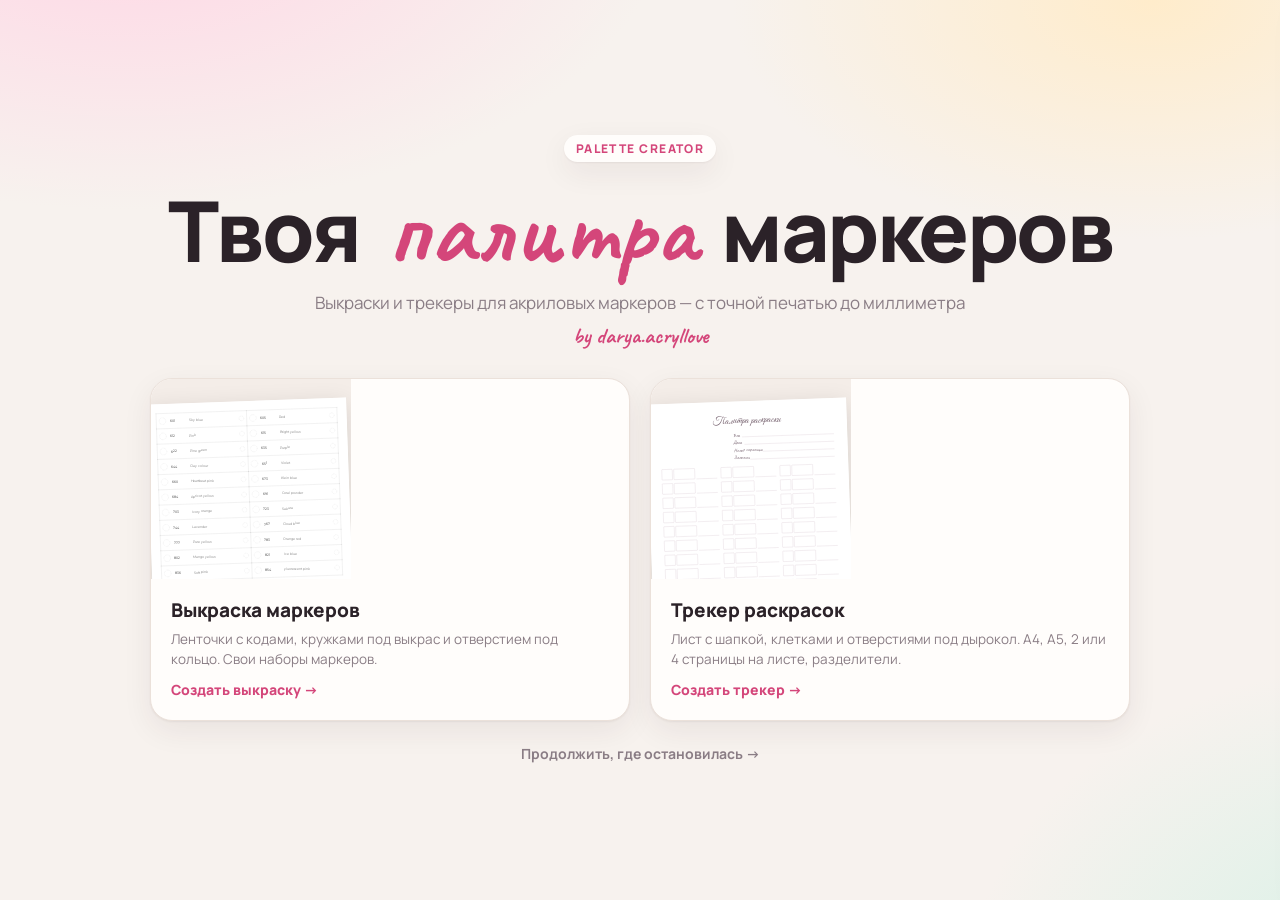
==== commit 3843daac: "Add files via upload" ====
--- a/index.html
+++ b/index.html
@@ -31,7 +31,7 @@
         <span class="wcard-img" id="wPrevStrips"></span>
         <span class="wcard-body">
           <span class="wcard-title">Выкраска маркеров</span>
-          <span class="wcard-desc">Ленточки с кодами, кружками под выкрас и отверстием под кольцо. Готовые наборы GuangNa и свои.</span>
+          <span class="wcard-desc">Ленточки с кодами, кружками под выкрас и отверстием под кольцо. Свои наборы маркеров.</span>
           <span class="wcard-go">Создать выкраску →</span>
         </span>
       </button>
@@ -123,7 +123,6 @@
   </div>
 </div>
 
-<script src="js/presets.js"></script>
 <script src="js/engine.js"></script>
 <script src="js/app.js"></script>
 </body>
